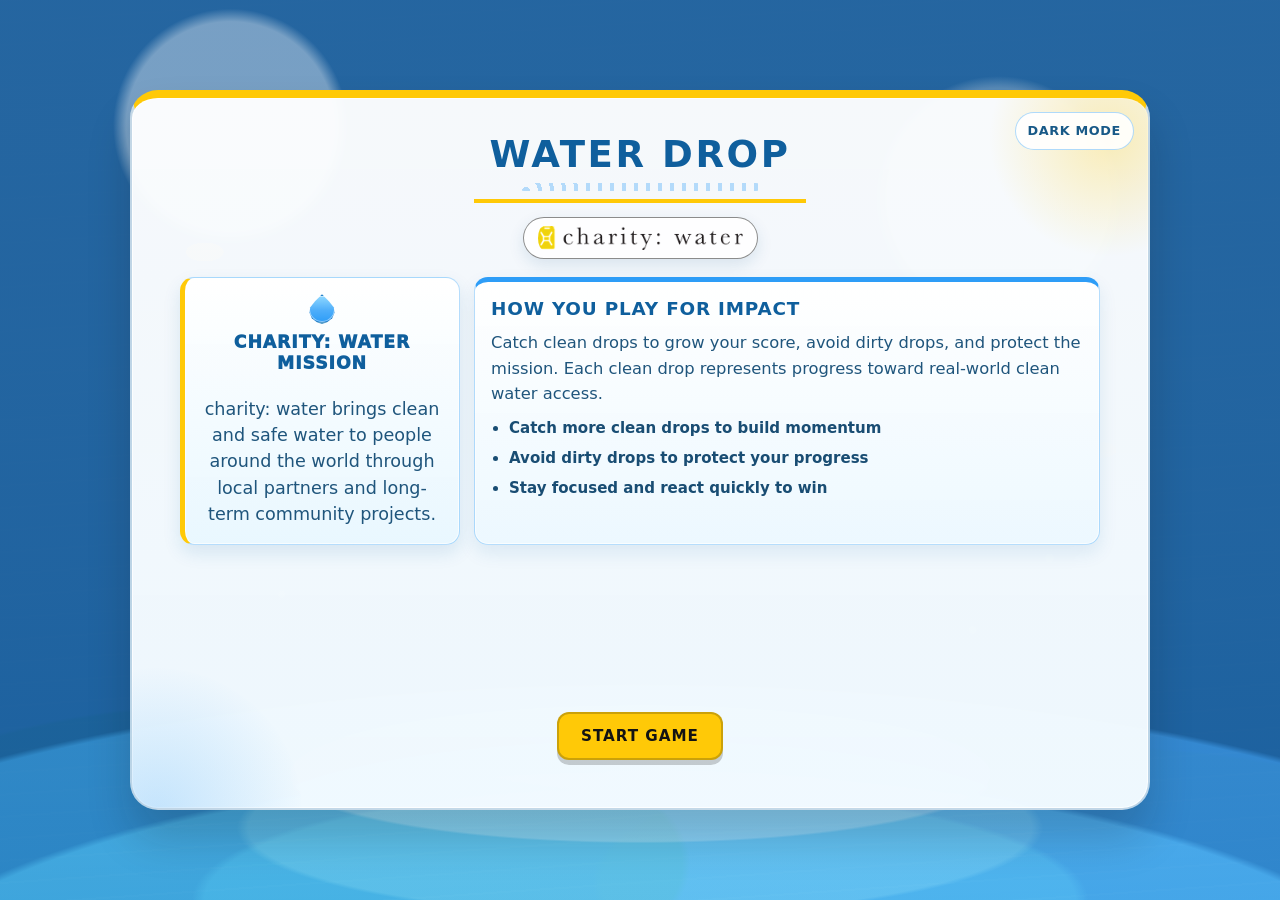
==== index.html @ 3f9afcc0 "Refactor code structure for improved readability and maintainability" ====
<!DOCTYPE html>
<html lang="en">

<head>
  <meta charset="UTF-8">
  <meta name="viewport" content="width=device-width, initial-scale=1.0">
  <title>Water Drop Game</title>
  <link rel="stylesheet" href="https://cdn.jsdelivr.net/npm/bootstrap@5.3.3/dist/css/bootstrap.min.css">
  <link rel="stylesheet" href="styles.css">
</head>

<body>
  <section id="intro-screen" class="intro-screen" aria-labelledby="intro-heading" aria-hidden="false">
    
    <div class="intro-screen__backdrop" aria-hidden="true"></div>

    <div class="intro-screen__panel">
      <button id="theme-toggle-btn" type="button" class="intro-screen__theme-toggle" aria-pressed="false">Dark Mode</button>

      <h1 id="intro-heading" class="intro-screen__title">WATER DROP</h1>
      <img src="img/cw_logo-horizontal.png" alt="charity: water logo" class="intro-screen__logo" />

      <div class="intro-screen__info-grid">
        <section class="intro-screen__mission" aria-label="charity: water mission">
          <h2 class="intro-screen__mission-title">charity: water mission</h2>
          <p class="intro-screen__mission-text">
            charity: water brings clean and safe water to people around the world through local partners and long-term community projects.
          </p>
        </section>

        <section class="intro-screen__gameplay" aria-label="game overview">
          <h2 class="intro-screen__gameplay-title">How You Play for Impact</h2>
          <p class="intro-screen__gameplay-text">
            Catch clean drops to grow your score, avoid dirty drops, and protect the mission. Each clean drop represents progress toward real-world clean water access.
          </p>
          <ul class="intro-screen__gameplay-list" aria-label="game tips">
            <li>Catch more clean drops to build momentum</li>
            <li>Avoid dirty drops to protect your progress</li>
            <li>Stay focused and react quickly to win</li>
          </ul>
        </section>
      </div>

      <div class="intro-screen__actions">
        <button id="start-game-btn" type="button" class="intro-screen__start-btn">Start Game</button>
      </div>
    </div>

  </section>

  <script>
    const introPanel = document.querySelector(".intro-screen__panel");
    const startGameButton = document.getElementById("start-game-btn");
    const themeToggleButton = document.getElementById("theme-toggle-btn");

    function applyTheme(isDarkMode) {
      if (!introPanel || !themeToggleButton) return;

      introPanel.classList.toggle("is-dark", isDarkMode);
      themeToggleButton.textContent = isDarkMode ? "Light Mode" : "Dark Mode";
      themeToggleButton.setAttribute("aria-pressed", String(isDarkMode));
      localStorage.setItem("introTheme", isDarkMode ? "dark" : "light");
    }

    const savedTheme = localStorage.getItem("introTheme");
    applyTheme(savedTheme === "dark");

    if (themeToggleButton) {
      themeToggleButton.addEventListener("click", () => {
        const isDarkMode = !introPanel?.classList.contains("is-dark");
        applyTheme(Boolean(isDarkMode));
      });
    }

    if (startGameButton) {
      startGameButton.addEventListener("click", () => {
        window.location.href = "game.html?autostart=1";
      });
    }
  </script>


</body>

</html>
---- styles.css ----
/* Charity: water Brand Colors & Fonts

Primary Colors:
- Yellow:     #FFC907
- Blue:       #2E9DF7

Secondary Colors:
- Light Blue: #8BD1CB
- Green:      #4FCB53
- Orange:     #FF902A
- Red:        #F5402C
- Dark Green: #159A48
- Pink:       #F16061

Fonts:
- Proxima Nova
- Avenir

*/

* {
    margin: 0;
    padding: 0;
    box-sizing: border-box;
    font-family: inherit;
}

html {
    font-family: "Proxima Nova", Avenir, "Avenir Next", "Segoe UI", sans-serif;
}

:root {
    --cw-yellow: #FFC907;
    --cw-blue: #2E9DF7;
    --cw-light-blue: #8BD1CB;
    --cw-green: #4FCB53;
    --cw-orange: #FF902A;
    --cw-red: #F5402C;
    --cw-ink: #131313;
    --cw-paper: #ffffff;
    --cw-mist: #f2f8fd;
    --game-max-width: 800px;
}

body {
    display: flex;
    justify-content: center;
    align-items: flex-start;
    min-height: 100vh;
    padding: 32px 16px;
    background:
        radial-gradient(circle at 10% 16%, rgba(46, 157, 247, 0.28) 0 18%, transparent 19%),
        radial-gradient(circle at 88% 14%, rgba(255, 201, 7, 0.34) 0 16%, transparent 17%),
        radial-gradient(circle at 76% 84%, rgba(79, 203, 83, 0.16) 0 20%, transparent 21%),
        radial-gradient(circle at 16% 78%, rgba(255, 144, 42, 0.16) 0 14%, transparent 15%),
        linear-gradient(160deg, #e7f5ff 0%, #f2faff 46%, #fff7d1 100%);
    color: var(--cw-ink);
}

.intro-screen {
    position: fixed;
    inset: 0;
    z-index: 40;
    display: grid;
    place-items: center;
    padding: 20px;
    transition: opacity 0.28s ease, visibility 0.28s ease;
}

.intro-screen.hidden {
    opacity: 0;
    visibility: hidden;
    pointer-events: none;
}

.intro-screen__backdrop {
    position: absolute;
    inset: 0;
    overflow: hidden;
    background:
        radial-gradient(circle at 18% 14%, rgba(255, 255, 255, 0.38) 0 8%, transparent 9%),
        radial-gradient(circle at 78% 22%, rgba(255, 255, 255, 0.24) 0 9%, transparent 10%),
        radial-gradient(120% 58% at 50% 116%, rgba(47, 153, 235, 0.7) 0 52%, rgba(31, 120, 199, 0.82) 53% 68%, rgba(17, 86, 150, 0.9) 69% 100%),
        radial-gradient(64% 34% at 20% 96%, rgba(79, 203, 83, 0.34) 0 52%, transparent 53%),
        radial-gradient(70% 30% at 82% 98%, rgba(139, 209, 203, 0.38) 0 50%, transparent 51%),
        radial-gradient(50% 22% at 52% 78%, rgba(255, 255, 255, 0.22) 0 46%, transparent 47%),
        repeating-linear-gradient(
            176deg,
            rgba(255, 255, 255, 0.22) 0 2px,
            rgba(255, 255, 255, 0.03) 2px 14px,
            rgba(255, 255, 255, 0) 14px 22px
        ),
        linear-gradient(180deg, #dcf4ff 0%, #c8ecff 38%, #afe1ff 66%, #8dcefb 86%, #6cbcf0 100%);
    background-blend-mode: screen, screen, normal, normal, normal, screen, soft-light, normal;
}

.intro-screen__backdrop::before,
.intro-screen__backdrop::after {
    content: "";
    position: absolute;
    inset: 0;
    pointer-events: none;
}

.intro-screen__backdrop::before {
    background:
        radial-gradient(24px 12px at 16% 28%, rgba(255, 144, 42, 0.34) 0 78%, transparent 79%),
        radial-gradient(22px 11px at 72% 36%, rgba(255, 144, 42, 0.3) 0 78%, transparent 79%),
        radial-gradient(20px 10px at 86% 50%, rgba(255, 144, 42, 0.26) 0 78%, transparent 79%),
        radial-gradient(28px 14px at 30% 56%, rgba(255, 201, 7, 0.24) 0 78%, transparent 79%),
        radial-gradient(circle at 14% 60%, rgba(255, 255, 255, 0.24) 0 4px, transparent 5px),
        radial-gradient(circle at 22% 66%, rgba(255, 255, 255, 0.2) 0 3px, transparent 4px),
        radial-gradient(circle at 82% 62%, rgba(255, 255, 255, 0.24) 0 4px, transparent 5px),
        radial-gradient(circle at 76% 70%, rgba(255, 255, 255, 0.2) 0 3px, transparent 4px);
    opacity: 0.9;
    animation: introBubbleFloat 14s ease-in-out infinite;
}

.intro-screen__backdrop::after {
    background:
        radial-gradient(80% 22% at 50% 86%, rgba(255, 255, 255, 0.22) 0 34%, transparent 35%),
        radial-gradient(90% 28% at 50% 92%, rgba(139, 209, 203, 0.2) 0 34%, transparent 35%),
        radial-gradient(100% 36% at 50% 100%, rgba(46, 157, 247, 0.24) 0 34%, transparent 35%);
    mix-blend-mode: screen;
    animation: introWaveDrift 12s ease-in-out infinite;
}

.intro-screen__panel {
    position: relative;
    width: min(1020px, 100%);
    min-height: clamp(590px, 80vh, 730px);
    border-radius: 28px;
    border: 2px solid rgba(26, 103, 161, 0.24);
    border-top: 8px solid var(--cw-yellow);
    background:
        linear-gradient(180deg, rgba(255, 255, 255, 0.96) 0%, rgba(242, 250, 255, 0.98) 100%);
    box-shadow:
        0 28px 44px rgba(19, 19, 19, 0.18),
        inset 0 0 0 1px rgba(255, 255, 255, 0.82);
    padding: clamp(28px, 4vw, 48px);
    display: flex;
    flex-direction: column;
    overflow: hidden;
}

.intro-screen__theme-toggle {
    position: absolute;
    top: 14px;
    right: 14px;
    z-index: 2;
    min-height: 38px;
    padding: 7px 12px;
    border-radius: 999px;
    border: 1px solid rgba(46, 157, 247, 0.38);
    background: rgba(255, 255, 255, 0.9);
    color: #185987;
    font-size: 0.8rem;
    font-weight: 800;
    letter-spacing: 0.04rem;
    text-transform: uppercase;
    cursor: pointer;
    transition: background-color 0.2s ease, border-color 0.2s ease, color 0.2s ease;
}

.intro-screen__theme-toggle:hover {
    background: rgba(46, 157, 247, 0.14);
    border-color: rgba(46, 157, 247, 0.55);
}

.intro-screen__theme-toggle:focus-visible {
    outline: 3px solid rgba(46, 157, 247, 0.4);
    outline-offset: 2px;
}

.intro-screen__panel::before,
.intro-screen__panel::after {
    content: "";
    position: absolute;
    pointer-events: none;
    border-radius: 50%;
}

.intro-screen__panel::before {
    width: 240px;
    height: 240px;
    right: -80px;
    top: -80px;
    background: radial-gradient(circle, rgba(255, 201, 7, 0.28) 0%, rgba(255, 201, 7, 0) 70%);
}

.intro-screen__panel::after {
    width: 290px;
    height: 290px;
    left: -120px;
    bottom: -150px;
    background: radial-gradient(circle, rgba(46, 157, 247, 0.22) 0%, rgba(46, 157, 247, 0) 72%);
}

.intro-screen__title {
    position: relative;
    z-index: 1;
    margin: -12px auto 0;
    padding: 2px 16px 8px;
    text-align: center;
    font-size: clamp(1.5rem, 2.9vw, 3.6rem);
    line-height: 1.05;
    font-weight: 900;
    letter-spacing: 0.16rem;
    text-transform: uppercase;
    color: #0f5f9d;
    border-bottom: 4px solid var(--cw-yellow);
    text-shadow: 0 1px 0 rgba(255, 255, 255, 0.55);
}

.intro-screen__title::after {
    content: "";
    display: block;
    width: clamp(120px, 26vw, 240px);
    height: 8px;
    margin: 8px auto 0;
    border-radius: 999px;
    background:
        repeating-radial-gradient(circle at 6px 8px, rgba(46, 157, 247, 0.55) 0 4px, rgba(46, 157, 247, 0) 4px 12px);
    opacity: 0.6;
}

.intro-screen__logo {
    position: relative;
    z-index: 1;
    display: block;
    width: clamp(165px, 22vw, 235px);
    height: auto;
    margin: 14px auto 0;
    padding: 8px 14px;
    border-radius: 999px;
    background: rgba(255, 255, 255, 0.84);
    border: 1px solid rgba(0, 0, 0, 0.45);
    box-shadow:
        inset 0 0 0 1px rgba(255, 255, 255, 0.55),
        0 6px 16px rgba(17, 84, 134, 0.12);
    transition: border-color 0.3s ease, box-shadow 0.3s ease;
}

.intro-screen__logo:hover {
    border-color: rgba(0, 0, 0, 0.8);
    box-shadow:
        inset 0 0 0 1px rgba(255, 255, 255, 0.62),
        0 8px 18px rgba(0, 0, 0, 0.2);
}

.intro-screen__info-grid {
    width: 100%;
    margin-top: 18px;
    display: grid;
    grid-template-columns: minmax(250px, 280px) minmax(0, 1fr);
    gap: 14px;
    align-items: stretch;
    position: relative;
    z-index: 1;
}

.intro-screen__mission {
    position: relative;
    width: 100%;
    min-height: 0;
    margin-top: 0;
    padding: 16px 14px;
    border-radius: 14px;
    border: 1px solid rgba(46, 157, 247, 0.35);
    border-left: 5px solid var(--cw-yellow);
    background:
        linear-gradient(180deg, rgba(255, 255, 255, 0.94) 0%, rgba(232, 247, 255, 0.95) 100%);
    box-shadow:
        inset 0 0 0 1px rgba(255, 255, 255, 0.65),
        0 8px 18px rgba(15, 95, 157, 0.12);
    display: flex;
    flex-direction: column;
    text-align: center;
}

.intro-screen__mission::before {
    content: "";
    align-self: center;
    width: 30px;
    height: 30px;
    margin-bottom: 8px;
    border-radius: 55% 55% 68% 68%;
    clip-path: polygon(50% 0%, 73% 24%, 89% 44%, 92% 61%, 84% 80%, 67% 94%, 50% 100%, 33% 94%, 16% 80%, 8% 61%, 11% 44%, 27% 24%);
    background: linear-gradient(180deg, #8fd8ff 0%, #4eaefa 55%, #2e9df7 100%);
    border: 2px solid rgba(18, 88, 140, 0.45);
    box-shadow: inset 0 0 0 1px rgba(255, 255, 255, 0.45);
}

.intro-screen__mission-title {
    margin: 0;
    text-transform: uppercase;
    letter-spacing: 0.06rem;
    font-size: clamp(0.9rem, 1.35vw, 1.1rem);
    font-weight: 920;
    padding-bottom: 15px;
    color: #0f5f9d;
}

.intro-screen__mission-text {
    margin: 7px 0 0;
    font-size: clamp(0.92rem, 1.5vw, 1.1rem);
    line-height: 1.5;
    color: #1f557c;
}

.intro-screen__gameplay {
    width: 100%;
    padding: 16px;
    border-radius: 14px;
    border: 1px solid rgba(46, 157, 247, 0.35);
    border-top: 5px solid var(--cw-blue);
    background: linear-gradient(180deg, rgba(255, 255, 255, 0.95) 0%, rgba(236, 248, 255, 0.96) 100%);
    box-shadow:
        inset 0 0 0 1px rgba(255, 255, 255, 0.65),
        0 8px 18px rgba(15, 95, 157, 0.1);
}

.intro-screen__gameplay-title {
    margin: 0;
    font-size: clamp(1rem, 1.6vw, 1.15rem);
    text-transform: uppercase;
    letter-spacing: 0.05rem;
    font-weight: 900;
    color: #0f5f9d;
}

.intro-screen__gameplay-text {
    margin: 10px 0 0;
    font-size: clamp(0.92rem, 1.35vw, 1.02rem);
    line-height: 1.55;
    color: #1f557c;
}

.intro-screen__gameplay-list {
    margin: 12px 0 0;
    padding-left: 18px;
    display: grid;
    gap: 8px;
    color: #194d73;
    font-size: 0.94rem;
    line-height: 1.45;
    font-weight: 700;
}


.intro-screen__actions {
    width: 100%;
    margin-top: auto;
    padding-top: 18px;
    display: flex;
    justify-content: center;
    position: relative;
    z-index: 1;
}

.intro-screen__start-btn {
    min-height: 48px;
    padding: 10px 22px;
    border-radius: 12px;
    border: 2px solid rgba(19, 19, 19, 0.22);
    background: var(--cw-yellow);
    color: var(--cw-ink);
    font-size: 0.95rem;
    font-weight: 900;
    letter-spacing: 0.06rem;
    text-transform: uppercase;
    cursor: pointer;
    box-shadow: 0 5px 0 rgba(19, 19, 19, 0.2);
    transition: transform 0.15s ease, box-shadow 0.15s ease, background-color 0.2s ease;
}

.intro-screen__start-btn:hover {
    background: #ffd739;
    transform: translateY(-1px);
    box-shadow: 0 7px 0 rgba(19, 19, 19, 0.22);
}

.intro-screen__start-btn:focus-visible {
    outline: 3px solid rgba(46, 157, 247, 0.4);
    outline-offset: 2px;
}

.intro-screen__panel.is-dark {
    border-color: rgba(139, 209, 203, 0.34);
    border-top-color: var(--cw-yellow);
    background: linear-gradient(180deg, rgba(20, 40, 56, 0.96) 0%, rgba(12, 28, 44, 0.97) 100%);
    box-shadow:
        0 28px 44px rgba(6, 14, 22, 0.45),
        inset 0 0 0 1px rgba(186, 225, 248, 0.12);
}

.intro-screen__panel.is-dark .intro-screen__title {
    color: #9fd7ff;
    text-shadow: none;
}

.intro-screen__panel.is-dark .intro-screen__title::after {
    background:
        repeating-radial-gradient(circle at 6px 8px, rgba(139, 209, 203, 0.55) 0 4px, rgba(139, 209, 203, 0) 4px 12px);
    opacity: 0.5;
}

.intro-screen__panel.is-dark .intro-screen__logo {
    background: rgba(255, 255, 255, 0.96);
    border-color: rgba(0, 0, 0, 0.42);
    filter: none;
    box-shadow:
        inset 0 0 0 1px rgba(255, 255, 255, 0.62),
        0 8px 18px rgba(5, 12, 20, 0.35);
}

.intro-screen__panel.is-dark .intro-screen__mission {
    border-color: rgba(139, 209, 203, 0.45);
    background: linear-gradient(180deg, rgba(14, 36, 52, 0.95) 0%, rgba(10, 28, 43, 0.96) 100%);
    box-shadow:
        inset 0 0 0 1px rgba(167, 218, 247, 0.15),
        0 8px 18px rgba(5, 12, 20, 0.38);
}

.intro-screen__panel.is-dark .intro-screen__mission::before {
    background: linear-gradient(180deg, #9fe8ff 0%, #65c1ff 55%, #4fa5ef 100%);
    border-color: rgba(167, 218, 247, 0.4);
}

.intro-screen__panel.is-dark .intro-screen__mission-title {
    color: #7ec6ff;
}

.intro-screen__panel.is-dark .intro-screen__mission-text {
    color: #d7eeff;
}

.intro-screen__panel.is-dark .intro-screen__gameplay {
    border-color: rgba(139, 209, 203, 0.45);
    background: linear-gradient(180deg, rgba(14, 36, 52, 0.95) 0%, rgba(10, 28, 43, 0.96) 100%);
    box-shadow:
        inset 0 0 0 1px rgba(167, 218, 247, 0.15),
        0 8px 18px rgba(5, 12, 20, 0.38);
}

.intro-screen__panel.is-dark .intro-screen__gameplay-title {
    color: #7ec6ff;
}

.intro-screen__panel.is-dark .intro-screen__gameplay-text,
.intro-screen__panel.is-dark .intro-screen__gameplay-list {
    color: #d7eeff;
}


.intro-screen__panel.is-dark .intro-screen__theme-toggle {
    background: rgba(8, 24, 36, 0.88);
    border-color: rgba(139, 209, 203, 0.48);
    color: #c8ebff;
}

.intro-screen__panel.is-dark .intro-screen__theme-toggle:hover {
    background: rgba(18, 41, 58, 0.94);
    border-color: rgba(139, 209, 203, 0.66);
}

@keyframes introBubbleFloat {
    0%,
    100% {
        transform: translateY(0px);
        opacity: 0.9;
    }
    50% {
        transform: translateY(-8px);
        opacity: 0.76;
    }
}

@keyframes introWaveDrift {
    0%,
    100% {
        transform: translateX(0px) scaleY(1);
    }
    50% {
        transform: translateX(10px) scaleY(1.04);
    }
}

@media (max-width: 900px) {
    .intro-screen__info-grid {
        grid-template-columns: 1fr;
    }
}

.game-wrapper {
    display: flex;
    flex-direction: column;
    align-items: center;
    gap: 12px;
    width: min(920px, 100%);
}

.title-row {
    width: min(var(--game-max-width), 100%);
    display: flex;
    align-items: center;
    justify-content: center;
    gap: 20px;
    flex-wrap: wrap;
}

.cw-brand {
    display: inline-flex;
    flex-direction: column;
    align-items: center;
    justify-content: center;
    gap: 6px;
    padding: 8px 14px 9px;
    border-top: 4px solid var(--cw-yellow);
    border-radius: 12px;
    border-left: 1px solid rgba(19, 19, 19, 0.08);
    border-right: 1px solid rgba(19, 19, 19, 0.08);
    border-bottom: 1px solid rgba(19, 19, 19, 0.08);
    background: linear-gradient(180deg, #ffffff 0%, #f6fbff 100%);
    box-shadow: 0 6px 16px rgba(19, 19, 19, 0.08);
}

.cw-logo {
    height: 28px;
    width: auto;
    object-fit: contain;
}

.cw-brand-line {
    font-size: 11px;
    font-weight: 700;
    letter-spacing: 0.5px;
    text-transform: uppercase;
    color: #356489;
}

.score-panel {
    display: flex;
    justify-content: space-between;
    align-items: center;
    width: min(var(--game-max-width), 100%);
    gap: 12px;
    padding: 12px 14px;
    background-color: var(--cw-paper);
    border: 2px solid rgba(19, 19, 19, 0.08);
    border-top: 6px solid var(--cw-yellow);
    border-radius: 14px;
    box-shadow: 0 8px 20px rgba(19, 19, 19, 0.08);
    flex-wrap: wrap;
}

.timer {
    flex: 0 1 auto;
    font-size: 22px;
    font-weight: bold;
    background-color: rgba(46, 157, 247, 0.08);
    border: 1px solid rgba(46, 157, 247, 0.3);
    border-radius: 10px;
    padding: 8px 12px;
}

#game-container {
    width: 100%;
    height: clamp(360px, 65vh, 600px);
    background:
        radial-gradient(circle at 50% -10%, rgba(255, 255, 255, 0.6) 0 24%, rgba(255, 255, 255, 0) 56%),
        radial-gradient(circle at 14% 18%, rgba(255, 201, 7, 0.12) 0 18%, rgba(255, 201, 7, 0) 52%),
        radial-gradient(circle at 86% 24%, rgba(255, 144, 42, 0.1) 0 16%, rgba(255, 144, 42, 0) 50%),
        radial-gradient(circle at 24% 84%, rgba(139, 209, 203, 0.2) 0 24%, rgba(139, 209, 203, 0) 58%),
        linear-gradient(180deg, #f3fbff 0%, #ddf2ff 36%, #c6e9ff 70%, #b4e0ff 100%);
    border: 3px solid rgba(46, 157, 247, 0.45);
    border-radius: 16px;
    position: relative;
    overflow: hidden;
    touch-action: none;
    box-shadow:
        inset 0 0 0 1px rgba(255, 255, 255, 0.9),
        0 12px 28px rgba(46, 157, 247, 0.18);
}

.start-overlay {
    position: absolute;
    inset: 0;
    z-index: 12;
    display: flex;
    align-items: center;
    justify-content: center;
    padding: clamp(14px, 2.6vw, 26px);
    background: linear-gradient(180deg, rgba(248, 253, 255, 0.88) 0%, rgba(237, 248, 255, 0.96) 100%);
    backdrop-filter: blur(1.5px);
    transition: opacity 0.2s ease, visibility 0.2s ease;
}

.start-overlay.hidden {
    opacity: 0;
    visibility: hidden;
}

.intro-card {
    width: min(620px, 100%);
    border-radius: 16px;
    border: 2px solid rgba(46, 157, 247, 0.22);
    border-top: 6px solid var(--cw-yellow);
    background: rgba(255, 255, 255, 0.9);
    box-shadow: 0 12px 26px rgba(22, 78, 126, 0.16);
}

.intro-title {
    color: #1f6ea9;
}

.intro-legend-item {
    border: 1px solid rgba(46, 157, 247, 0.22);
    background: rgba(46, 157, 247, 0.06);
}

.intro-copy {
    display: grid;
    gap: 2px;
}

.intro-copy strong {
    color: #204f73;
    font-size: 0.9rem;
}

.intro-copy span {
    color: #365f7f;
    font-size: 0.78rem;
}

.legend-drop {
    width: 28px;
    height: 28px;
    border-radius: 50% 50% 60% 60%;
    clip-path: polygon(50% 0%, 73% 24%, 89% 44%, 92% 61%, 84% 80%, 67% 94%, 50% 100%, 33% 94%, 16% 80%, 8% 61%, 11% 44%, 27% 24%);
    flex: 0 0 auto;
    border: 2px solid #1c7fce;
    background: var(--cw-blue);
}

.legend-drop-bad {
    background: var(--cw-red);
    border-color: #c63524;
}

.intro-badge-goal,
.intro-badge-controls {
    min-width: 46px;
    min-height: 30px;
    padding: 0.35rem 0.55rem;
    border: 2px solid rgba(19, 19, 19, 0.18);
    display: inline-flex;
    align-items: center;
    justify-content: center;
    font-weight: 900;
    letter-spacing: 0.4px;
    font-size: 0.78rem;
    color: #103a5a;
    background: var(--cw-yellow);
}

.intro-badge-controls {
    background: rgba(46, 157, 247, 0.18);
    border-color: rgba(46, 157, 247, 0.4);
}

.dirty-drop-notice {
    position: absolute;
    top: 14px;
    left: 50%;
    transform: translateX(-50%);
    width: min(92%, 560px);
    margin: 0;
    z-index: 14;
    border-width: 2px;
    box-shadow: 0 10px 22px rgba(143, 47, 35, 0.24);
    pointer-events: auto;
}

.game-area {
    position: relative;
    width: min(calc(var(--game-max-width) + var(--progress-width) + var(--progress-gap)), 100%);
    --progress-width: 28px;
    --progress-gap: 12px;
    --progress-offset: 18px;
    padding-left: calc(var(--progress-width) + var(--progress-gap));
    margin-left: calc(-1 * (var(--progress-width) + var(--progress-gap)) / 2 - 16px);
}

#game-container::before {
    content: "";
    position: absolute;
    inset: 0;
    pointer-events: none;
    background:
        repeating-linear-gradient(
            180deg,
            rgba(255, 255, 255, 0.22) 0 16px,
            transparent 18px 36px
        );
    opacity: 0.35;
}

.score-progress {
    position: absolute;
    left: calc(var(--progress-gap) - var(--progress-offset));
    top: 0;
    bottom: 0;
    width: var(--progress-width);
    border: 2px solid #1f6ea9;
    border-radius: 999px;
    background:
        repeating-linear-gradient(
            180deg,
            rgba(255, 255, 255, 0.22) 0 12px,
            rgba(255, 255, 255, 0.08) 12px 24px
        ),
        linear-gradient(180deg, rgba(25, 95, 151, 0.34) 0%, rgba(25, 95, 151, 0.12) 100%);
    overflow: hidden;
    z-index: 5;
    pointer-events: none;
    box-shadow:
        inset 0 0 0 1px rgba(255, 255, 255, 0.55),
        inset 0 4px 10px rgba(17, 64, 102, 0.35),
        0 8px 14px rgba(19, 19, 19, 0.14);
}

.score-progress::after {
    content: "Goal";
    position: absolute;
    top: -30px;
    left: 50%;
    transform: translateX(-50%);
    font-size: 10px;
    font-weight: 800;
    letter-spacing: 0.45px;
    text-transform: uppercase;
    color: #184c74;
    background: var(--cw-yellow);
    border: 1px solid rgba(19, 19, 19, 0.24);
    border-radius: 999px;
    padding: 2px 7px;
    box-shadow: 0 2px 6px rgba(19, 19, 19, 0.2);
}

#score-progress-fill {
    position: absolute;
    left: 0;
    bottom: 0;
    width: 100%;
    height: 0%;
    background:
        radial-gradient(circle at 50% 8%, rgba(255, 201, 7, 0.42) 0 16%, rgba(255, 201, 7, 0) 45%),
        repeating-linear-gradient(
            180deg,
            rgba(139, 209, 203, 0.36) 0 8px,
            rgba(139, 209, 203, 0.12) 8px 16px
        ),
        repeating-linear-gradient(
            135deg,
            rgba(255, 255, 255, 0.18) 0 5px,
            rgba(255, 255, 255, 0.04) 5px 10px
        ),
        linear-gradient(180deg, #9edfff 0%, var(--cw-light-blue) 30%, var(--cw-blue) 68%, #1f75b8 100%);
    transition: height 0.2s ease, filter 0.2s ease;
    filter: saturate(120%);
    border-radius: 999px;
    box-shadow: inset 0 -2px 8px rgba(255, 255, 255, 0.22);
}


#start-btn {
    padding: 10px 16px;
    min-height: 44px;
    background-color: var(--cw-yellow);
    color: var(--cw-ink);
    border: 2px solid rgba(19, 19, 19, 0.25);
    border-radius: 10px;
    cursor: pointer;
    font-size: 15px;
    font-weight: 800;
    text-transform: uppercase;
    letter-spacing: 0.5px;
    transition: transform 0.15s ease, box-shadow 0.15s ease, background-color 0.2s ease;
    box-shadow: 0 4px 0 rgba(19, 19, 19, 0.18);
}

#start-btn:hover {
    background-color: #ffd43f;
    transform: translateY(-1px);
    box-shadow: 0 6px 0 rgba(19, 19, 19, 0.18);
}

#start-btn:disabled {
    background-color: #f2cf64;
    opacity: 0.72;
    cursor: not-allowed;
    transform: none;
    box-shadow: 0 4px 0 rgba(19, 19, 19, 0.12);
}

#start-btn:focus-visible,
#reset-btn:focus-visible {
    outline: 3px solid rgba(46, 157, 247, 0.55);
    outline-offset: 2px;
}

#reset-btn {
    padding: 10px 16px;
    min-height: 44px;
    background-color: #ffffff;
    color: var(--cw-red);
    border: 2px solid rgba(245, 64, 44, 0.55);
    border-radius: 10px;
    cursor: pointer;
    font-size: 15px;
    font-weight: 800;
    text-transform: uppercase;
    letter-spacing: 0.5px;
    transition: transform 0.15s ease, box-shadow 0.15s ease, background-color 0.2s ease;
    box-shadow: 0 4px 0 rgba(245, 64, 44, 0.2);
}

#reset-btn:hover {
    background-color: rgba(245, 64, 44, 0.08);
    transform: translateY(-1px);
    box-shadow: 0 6px 0 rgba(245, 64, 44, 0.2);
}

.menu-link-btn {
    padding: 10px 16px;
    min-height: 44px;
    background-color: #ffffff;
    color: #1f6ea9;
    border: 2px solid rgba(46, 157, 247, 0.46);
    border-radius: 10px;
    font-size: 15px;
    font-weight: 800;
    text-transform: uppercase;
    letter-spacing: 0.5px;
    text-decoration: none;
    display: inline-flex;
    align-items: center;
    justify-content: center;
    transition: transform 0.15s ease, box-shadow 0.15s ease, background-color 0.2s ease;
    box-shadow: 0 4px 0 rgba(46, 157, 247, 0.18);
}

.menu-link-btn:hover {
    background-color: rgba(46, 157, 247, 0.08);
    transform: translateY(-1px);
    box-shadow: 0 6px 0 rgba(46, 157, 247, 0.18);
}

.menu-link-btn:focus-visible {
    outline: 3px solid rgba(46, 157, 247, 0.55);
    outline-offset: 2px;
}

@media (max-width: 640px) {
}

.score {
    flex: 0 1 auto;  /* Don't grow, can shrink, auto basis */
    min-height: 44px;
    display: flex;
    align-items: center;
    font-size: 22px;
    font-weight: bold;
    background-color: rgba(255, 201, 7, 0.2);
    border: 1px solid rgba(255, 201, 7, 0.7);
    border-radius: 10px;
    padding: 8px 12px;
}

#score{
  margin-left: 6px;
}

.water-drop {
    position: absolute;
    width: 52px;
    height: 52px;
    background: #2E9DF7;
    border: 3px solid #000000;
    border-radius: 50% 50% 60% 60%;
    clip-path: polygon(50% 0%, 73% 24%, 89% 44%, 92% 61%, 84% 80%, 67% 94%, 50% 100%, 33% 94%, 16% 80%, 8% 61%, 11% 44%, 27% 24%);
    animation: dropFall linear forwards;
    transform-origin: center;
    cursor: default;
    transition: transform 0.12s ease;
    box-shadow:
        inset 0 0 0 1px rgba(255, 255, 255, 0.55),
        0 0 0 3px rgba(255, 255, 255, 0.7),
        0 0 10px rgba(10, 79, 130, 0.32);
}

.water-drop:hover {
    transform: scale(1.05);
}

.dirty-drop,
.bad-drop {
    background: var(--cw-red);
    border-color: #000000;
    box-shadow:
    inset 0 0 0 1px rgba(255, 255, 255, 0.45),
    0 0 0 3px rgba(255, 255, 255, 0.75),
        0 0 0 6px rgba(245, 64, 44, 0.34),
        0 0 12px rgba(111, 20, 14, 0.32);
}

#bucket {
    position: absolute;
    left: 0;
    bottom: 12px;
    width: clamp(92px, 14vw, 126px);
    height: clamp(40px, 7vw, 54px);
    background: linear-gradient(180deg, #ffe078 0%, var(--cw-yellow) 48%, #f4b500 100%);
    border: 3px solid rgba(30, 106, 172, 0.9);
    border-top-width: 8px;
    border-radius: 8px 8px 15px 15px;
    box-shadow: 0 6px 0 rgba(30, 106, 172, 0.24), inset 0 1px 0 rgba(255, 255, 255, 0.75);
    z-index: 9;
    pointer-events: none;
}

#bucket::before {
    content: "";
    position: absolute;
    left: 10%;
    right: 10%;
    top: -16px;
    height: 12px;
    border: 3px solid rgba(30, 106, 172, 0.9);
    border-bottom: none;
    border-radius: 14px 14px 0 0;
}

.game-title {
    color: var(--cw-blue);
    font-size: clamp(32px, 5vw, 54px);
    margin-top: 0;
    margin-bottom: 20px;
    text-align: center;
    font-weight: 900;
    letter-spacing: 0.6px;
    text-transform: uppercase;
    text-shadow: 0 2px 0 rgba(255, 201, 7, 0.35);
}

.game-tagline {
    color: #355b7a;
    font-size: clamp(16px, 2vw, 24px);
    margin-bottom: 2px;
    margin-top: 9px;
    text-align: center;
    font-weight: 600;
}

.brand-note {
    color: #3f5f79;
    font-size: clamp(16px, 2vw, 18px);
    text-align: center;
    margin-bottom: 6px;
    margin-top: 8px;
    padding: 4px 10px;
    border-radius: 999px;
    border: 1px solid rgba(46, 157, 247, 0.25);
    background: rgba(255, 255, 255, 0.55);
}

.action-buttons {
    display: flex;
    align-items: center;
    justify-content: center;
    gap: 10px;
    flex-wrap: wrap;
}

.game-message {
    width: min(var(--game-max-width), 100%);
    min-height: 48px;
    display: flex;
    align-items: center;
    justify-content: center;
    text-align: center;
    padding: 10px 12px;
    border-radius: 12px;
    font-size: clamp(16px, 2.2vw, 18px);
    font-weight: 800;
    letter-spacing: 0.2px;
    color: transparent;
    background: transparent;
    border: 2px solid transparent;
    transition: background-color 0.2s ease, border-color 0.2s ease, color 0.2s ease;
}

.control-hint {
    width: min(var(--game-max-width), 100%);
    text-align: center;
    font-size: 18px;
    color: #305d80;
    padding: 8px 10px;
    border: 1px solid rgba(46, 157, 247, 0.22);
    border-radius: 10px;
    background: rgba(255, 255, 255, 0.55);
}

.game-message.win {
    color: #125f14;
    background: rgba(79, 203, 83, 0.18);
    border-color: rgba(21, 154, 72, 0.5);
}

.game-message.lose {
    color: #8f2f23;
    background: rgba(245, 64, 44, 0.12);
    border-color: rgba(245, 64, 44, 0.45);
}

@keyframes dropFall {
    from {
        transform: translateY(-20px);
    }
    to {
        transform: translateY(var(--drop-fall-distance, 620px));
    }
}

@media (min-width: 992px) and (max-width: 1366px) {
    .intro-card {
        width: min(700px, 100%);
    }

    .intro-card .card-body {
        padding: 1.35rem !important;
    }

    .intro-title {
        font-size: 2rem;
    }

    .intro-card .card-body > p {
        font-size: 1.05rem;
    }

    .intro-legend-item {
        padding: 0.75rem !important;
        gap: 0.7rem !important;
    }

    .legend-drop {
        width: 32px;
        height: 32px;
    }

    .intro-badge-goal,
    .intro-badge-controls {
        min-width: 52px;
        min-height: 34px;
        font-size: 0.86rem;
    }

    .intro-copy strong {
        font-size: 1rem;
    }

    .intro-copy span {
        font-size: 0.9rem;
    }
}

@media (max-width: 850px) {
    .game-wrapper,
    .title-row,
    .score-panel,
    .game-area,
    #game-container {
        width: 100%;
    }

    .score-panel {
        justify-content: center;
        gap: 10px;
    }

    .timer,
    .score {
        font-size: 20px;
    }

    .title-row {
        gap: 10px;
    }

    .cw-logo {
        height: 24px;
    }

    .game-tagline {
        padding: 0 10px;
    }

    #game-container {
        height: clamp(340px, 62vh, 520px);
    }

    .game-area {
        --progress-width: 20px;
        --progress-gap: 8px;
        padding-left: 0;
        margin-left: 0;
    }

    .score-progress {
        left: 0;
    }

    .control-hint {
        font-size: 13px;
    }
}

@media (max-width: 560px) {
    body {
        padding: 18px 10px 22px;
    }

    .game-wrapper {
        gap: 18px;
    }

    .score-panel {
        display: grid;
        grid-template-columns: 1fr;
        justify-items: center;
        gap: 10px;
        padding: 10px;
    }

    .score, .timer {
        width: 100%;
        text-align: center;
        font-size: 19px;
        justify-content: center;
    }

    .action-buttons {
        width: 100%;
        display: grid;
        grid-template-columns: 1fr 1fr;
    }

    .game-title {
        font-size: 38px;
    }

    .game-tagline, .brand-note{
        font-size: 18px;
    }

    .cw-brand {
        padding: 7px 10px;
        gap: 4px;
    }

    .cw-logo {
        height: 20px;
    }

    .cw-brand-line {
        font-size: 10px;
    }

    #start-btn,
    #reset-btn {
        width: 100%;
        padding: 11px 10px;
        font-size: 13px;
    }

    .game-area {
        --progress-width: 100%;
        --progress-gap: 0px;
        position: relative;
        display: flex;
        flex-direction: column;
        align-items: stretch;
        gap: 22px;
        padding-left: 0;
        margin-top: 10px;
        margin-left: 0;
    }

    .score-progress {
        position: relative;
        left: auto;
        top: auto;
        bottom: auto;
        width: 100%;
        height: 16px;
        order: 2;
        background:
            repeating-linear-gradient(
                90deg,
                rgba(255, 255, 255, 0.22) 0 12px,
                rgba(255, 255, 255, 0.08) 12px 24px
            ),
            linear-gradient(90deg, rgba(25, 95, 151, 0.34) 0%, rgba(25, 95, 151, 0.12) 100%);
    }

    .score-progress::after {
        top: -24px;
    }

    #score-progress-fill {
        top: 0;
        bottom: auto;
        left: 0;
        width: 0%;
        height: 100%;
        background:
            radial-gradient(circle at 8% 50%, rgba(255, 201, 7, 0.42) 0 16%, rgba(255, 201, 7, 0) 45%),
            repeating-linear-gradient(
                90deg,
                rgba(139, 209, 203, 0.36) 0 8px,
                rgba(139, 209, 203, 0.12) 8px 16px
            ),
            repeating-linear-gradient(
                135deg,
                rgba(255, 255, 255, 0.18) 0 5px,
                rgba(255, 255, 255, 0.04) 5px 10px
            ),
            linear-gradient(90deg, #9edfff 0%, var(--cw-light-blue) 30%, var(--cw-blue) 68%, #1f75b8 100%);
        transition: width 0.2s ease, filter 0.2s ease;
    }

    .control-hint {
        margin-top: 10px;
        font-size: 18px;
        padding: 7px 8px;
    }

    #game-container {
        height: clamp(340px, 60vh, 480px);
        border-radius: 12px;
    }

    .dirty-drop-notice {
        top: 10px;
        width: min(94%, 520px);
        font-size: 13px;
    }

    .intro-card .card-body {
        max-height: none;
        min-height: 340px;
        overflow-y: visible;
        padding: 12px !important;
    }

    .intro-card .card-body > p {
        margin-bottom: 10px !important;
        font-size: 13px;
    }

    .intro-card .row > .col-12 {
        flex: 0 0 100%;
        max-width: 100%;
    }

    .intro-legend-item {
        min-height: 68px;
        gap: 10px !important;
    }

    .legend-drop {
        width: 32px;
        height: 32px;
    }

    .intro-badge-goal,
    .intro-badge-controls {
        min-width: 52px;
        min-height: 34px;
        font-size: 0.84rem;
    }

    .intro-copy strong {
        font-size: 14px;
    }

    .intro-copy span {
        font-size: 12px;
    }
}
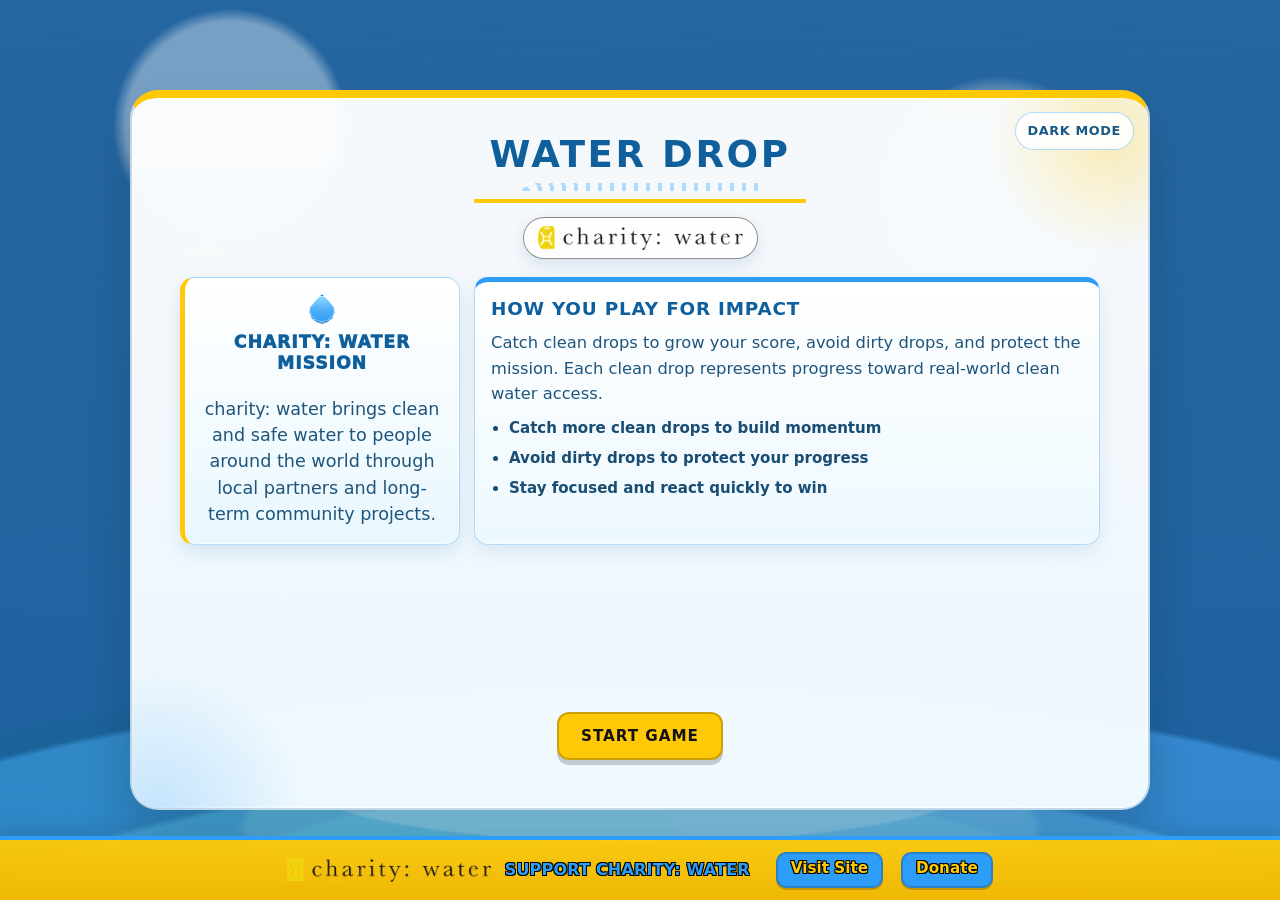
==== commit 1d6e4970: "Refactor code structure for improved readability and maintainability" ====
--- a/index.html
+++ b/index.html
@@ -39,11 +39,43 @@
             <li>Stay focused and react quickly to win</li>
           </ul>
         </section>
+
+        <section class="intro-screen__difficulty" aria-label="choose game difficulty" hidden>
+          <h2 class="intro-screen__difficulty-title">Choose Difficulty</h2>
+          <div class="intro-screen__difficulty-list" role="group" aria-label="difficulty options">
+            <button type="button" class="intro-screen__difficulty-btn" data-difficulty="easy">Easy</button>
+            <button type="button" class="intro-screen__difficulty-btn" data-difficulty="medium">Medium</button>
+            <button type="button" class="intro-screen__difficulty-btn" data-difficulty="hard">Hard</button>
+          </div>
+        </section>
+
+        <section class="intro-screen__terrain" aria-label="choose game terrain" hidden>
+          <h2 class="intro-screen__difficulty-title">Choose Terrain</h2>
+          <div class="intro-screen__terrain-list" role="group" aria-label="terrain options">
+            <button type="button" class="intro-screen__terrain-btn" data-terrain="desert">Desert</button>
+            <button type="button" class="intro-screen__terrain-btn" data-terrain="mountains">Mountains</button>
+            <button type="button" class="intro-screen__terrain-btn" data-terrain="frozen">Frozen</button>
+            <button type="button" class="intro-screen__terrain-btn" data-terrain="grasslands">Grasslands</button>
+          </div>
+        </section>
+        
       </div>
 
       <div class="intro-screen__actions">
         <button id="start-game-btn" type="button" class="intro-screen__start-btn">Start Game</button>
       </div>
+
+      <footer class="cw-link-section cw-link-section--intro" aria-label="charity: water links">
+        <div class="cw-link-brand">
+          <img class="cw-footer-icon" src="img/cw_logo-horizontal.png" alt="charity: water logo">
+          <span class="cw-link-label">Support charity: water</span>
+        </div>
+        <div class="cw-link-actions">
+          <a class="cw-link-btn" href="https://www.charitywater.org/" target="_blank" rel="noopener noreferrer">Visit Site</a>
+          <a class="cw-link-btn" href="https://www.charitywater.org/donate" target="_blank" rel="noopener noreferrer">Donate</a>
+        </div>
+      </footer>
+      
     </div>
 
   </section>
@@ -52,6 +84,14 @@
     const introPanel = document.querySelector(".intro-screen__panel");
     const startGameButton = document.getElementById("start-game-btn");
     const themeToggleButton = document.getElementById("theme-toggle-btn");
+    const infoGrid = document.querySelector(".intro-screen__info-grid");
+    const missionSection = document.querySelector(".intro-screen__mission");
+    const gameplaySection = document.querySelector(".intro-screen__gameplay");
+    const difficultySection = document.querySelector(".intro-screen__difficulty");
+    const terrainSection = document.querySelector(".intro-screen__terrain");
+    const difficultyButtons = document.querySelectorAll(".intro-screen__difficulty-btn");
+    const terrainButtons = document.querySelectorAll(".intro-screen__terrain-btn");
+    let selectedDifficulty = "medium";
 
     function applyTheme(isDarkMode) {
       if (!introPanel || !themeToggleButton) return;
@@ -74,9 +114,38 @@
 
     if (startGameButton) {
       startGameButton.addEventListener("click", () => {
-        window.location.href = "game.html?autostart=1";
+        if (!infoGrid || !missionSection || !gameplaySection || !difficultySection || !terrainSection) {
+          window.location.href = "game.html?autostart=1";
+          return;
+        }
+
+        infoGrid.classList.add("is-choosing-difficulty");
+        missionSection.hidden = true;
+        gameplaySection.hidden = true;
+        difficultySection.hidden = false;
+        terrainSection.hidden = true;
+        startGameButton.hidden = true;
       });
     }
+
+    difficultyButtons.forEach((button) => {
+      button.addEventListener("click", () => {
+        selectedDifficulty = button.dataset.difficulty || "medium";
+        if (difficultySection) {
+          difficultySection.hidden = true;
+        }
+        if (terrainSection) {
+          terrainSection.hidden = false;
+        }
+      });
+    });
+
+    terrainButtons.forEach((button) => {
+      button.addEventListener("click", () => {
+        const terrain = button.dataset.terrain || "desert";
+        window.location.href = `game.html?autostart=1&difficulty=${encodeURIComponent(selectedDifficulty)}&terrain=${encodeURIComponent(terrain)}`;
+      });
+    });
   </script>
 
 
--- a/styles.css
+++ b/styles.css
@@ -19,1285 +19,1660 @@
 */
 
 * {
-    margin: 0;
-    padding: 0;
-    box-sizing: border-box;
-    font-family: inherit;
+  margin: 0;
+  padding: 0;
+  box-sizing: border-box;
+  font-family: inherit;
 }
 
 html {
-    font-family: "Proxima Nova", Avenir, "Avenir Next", "Segoe UI", sans-serif;
+  font-family: "Proxima Nova", Avenir, "Avenir Next", "Segoe UI", sans-serif;
 }
 
 :root {
-    --cw-yellow: #FFC907;
-    --cw-blue: #2E9DF7;
-    --cw-light-blue: #8BD1CB;
-    --cw-green: #4FCB53;
-    --cw-orange: #FF902A;
-    --cw-red: #F5402C;
-    --cw-ink: #131313;
-    --cw-paper: #ffffff;
-    --cw-mist: #f2f8fd;
-    --game-max-width: 800px;
+  --cw-yellow: #FFC907;
+  --cw-blue: #2E9DF7;
+  --cw-light-blue: #8BD1CB;
+  --cw-green: #4FCB53;
+  --cw-orange: #FF902A;
+  --cw-red: #F5402C;
+  --cw-ink: #131313;
+  --cw-paper: #ffffff;
+  --cw-mist: #f2f8fd;
+  --game-max-width: 800px;
 }
 
 body {
-    display: flex;
-    justify-content: center;
-    align-items: flex-start;
-    min-height: 100vh;
-    padding: 32px 16px;
-    background:
-        radial-gradient(circle at 10% 16%, rgba(46, 157, 247, 0.28) 0 18%, transparent 19%),
-        radial-gradient(circle at 88% 14%, rgba(255, 201, 7, 0.34) 0 16%, transparent 17%),
-        radial-gradient(circle at 76% 84%, rgba(79, 203, 83, 0.16) 0 20%, transparent 21%),
-        radial-gradient(circle at 16% 78%, rgba(255, 144, 42, 0.16) 0 14%, transparent 15%),
-        linear-gradient(160deg, #e7f5ff 0%, #f2faff 46%, #fff7d1 100%);
-    color: var(--cw-ink);
+  display: flex;
+  justify-content: center;
+  align-items: flex-start;
+  min-height: 100vh;
+  padding: 32px 16px 94px;
+  background:
+    radial-gradient(circle at 10% 16%, rgba(46, 157, 247, 0.28) 0 18%, transparent 19%),
+    radial-gradient(circle at 88% 14%, rgba(255, 201, 7, 0.34) 0 16%, transparent 17%),
+    radial-gradient(circle at 76% 84%, rgba(79, 203, 83, 0.16) 0 20%, transparent 21%),
+    radial-gradient(circle at 16% 78%, rgba(255, 144, 42, 0.16) 0 14%, transparent 15%),
+    linear-gradient(160deg, #e7f5ff 0%, #f2faff 46%, #fff7d1 100%);
+  color: var(--cw-ink);
 }
 
 .intro-screen {
-    position: fixed;
-    inset: 0;
-    z-index: 40;
-    display: grid;
-    place-items: center;
-    padding: 20px;
-    transition: opacity 0.28s ease, visibility 0.28s ease;
+  position: fixed;
+  inset: 0;
+  z-index: 40;
+  display: grid;
+  place-items: center;
+  padding: 20px;
+  transition: opacity 0.28s ease, visibility 0.28s ease;
 }
 
 .intro-screen.hidden {
-    opacity: 0;
-    visibility: hidden;
-    pointer-events: none;
+  opacity: 0;
+  visibility: hidden;
+  pointer-events: none;
 }
 
 .intro-screen__backdrop {
-    position: absolute;
-    inset: 0;
-    overflow: hidden;
-    background:
-        radial-gradient(circle at 18% 14%, rgba(255, 255, 255, 0.38) 0 8%, transparent 9%),
-        radial-gradient(circle at 78% 22%, rgba(255, 255, 255, 0.24) 0 9%, transparent 10%),
-        radial-gradient(120% 58% at 50% 116%, rgba(47, 153, 235, 0.7) 0 52%, rgba(31, 120, 199, 0.82) 53% 68%, rgba(17, 86, 150, 0.9) 69% 100%),
-        radial-gradient(64% 34% at 20% 96%, rgba(79, 203, 83, 0.34) 0 52%, transparent 53%),
-        radial-gradient(70% 30% at 82% 98%, rgba(139, 209, 203, 0.38) 0 50%, transparent 51%),
-        radial-gradient(50% 22% at 52% 78%, rgba(255, 255, 255, 0.22) 0 46%, transparent 47%),
-        repeating-linear-gradient(
-            176deg,
-            rgba(255, 255, 255, 0.22) 0 2px,
-            rgba(255, 255, 255, 0.03) 2px 14px,
-            rgba(255, 255, 255, 0) 14px 22px
-        ),
-        linear-gradient(180deg, #dcf4ff 0%, #c8ecff 38%, #afe1ff 66%, #8dcefb 86%, #6cbcf0 100%);
-    background-blend-mode: screen, screen, normal, normal, normal, screen, soft-light, normal;
+  position: absolute;
+  inset: 0;
+  overflow: hidden;
+  background:
+    radial-gradient(circle at 18% 14%, rgba(255, 255, 255, 0.38) 0 8%, transparent 9%),
+    radial-gradient(circle at 78% 22%, rgba(255, 255, 255, 0.24) 0 9%, transparent 10%),
+    radial-gradient(120% 58% at 50% 116%, rgba(47, 153, 235, 0.7) 0 52%, rgba(31, 120, 199, 0.82) 53% 68%, rgba(17, 86, 150, 0.9) 69% 100%),
+    radial-gradient(64% 34% at 20% 96%, rgba(79, 203, 83, 0.34) 0 52%, transparent 53%),
+    radial-gradient(70% 30% at 82% 98%, rgba(139, 209, 203, 0.38) 0 50%, transparent 51%),
+    radial-gradient(50% 22% at 52% 78%, rgba(255, 255, 255, 0.22) 0 46%, transparent 47%),
+    repeating-linear-gradient(176deg,
+      rgba(255, 255, 255, 0.22) 0 2px,
+      rgba(255, 255, 255, 0.03) 2px 14px,
+      rgba(255, 255, 255, 0) 14px 22px),
+    linear-gradient(180deg, #dcf4ff 0%, #c8ecff 38%, #afe1ff 66%, #8dcefb 86%, #6cbcf0 100%);
+  background-blend-mode: screen, screen, normal, normal, normal, screen, soft-light, normal;
 }
 
 .intro-screen__backdrop::before,
 .intro-screen__backdrop::after {
-    content: "";
-    position: absolute;
-    inset: 0;
-    pointer-events: none;
+  content: "";
+  position: absolute;
+  inset: 0;
+  pointer-events: none;
 }
 
 .intro-screen__backdrop::before {
-    background:
-        radial-gradient(24px 12px at 16% 28%, rgba(255, 144, 42, 0.34) 0 78%, transparent 79%),
-        radial-gradient(22px 11px at 72% 36%, rgba(255, 144, 42, 0.3) 0 78%, transparent 79%),
-        radial-gradient(20px 10px at 86% 50%, rgba(255, 144, 42, 0.26) 0 78%, transparent 79%),
-        radial-gradient(28px 14px at 30% 56%, rgba(255, 201, 7, 0.24) 0 78%, transparent 79%),
-        radial-gradient(circle at 14% 60%, rgba(255, 255, 255, 0.24) 0 4px, transparent 5px),
-        radial-gradient(circle at 22% 66%, rgba(255, 255, 255, 0.2) 0 3px, transparent 4px),
-        radial-gradient(circle at 82% 62%, rgba(255, 255, 255, 0.24) 0 4px, transparent 5px),
-        radial-gradient(circle at 76% 70%, rgba(255, 255, 255, 0.2) 0 3px, transparent 4px);
+  background:
+    radial-gradient(24px 12px at 16% 28%, rgba(255, 144, 42, 0.34) 0 78%, transparent 79%),
+    radial-gradient(22px 11px at 72% 36%, rgba(255, 144, 42, 0.3) 0 78%, transparent 79%),
+    radial-gradient(20px 10px at 86% 50%, rgba(255, 144, 42, 0.26) 0 78%, transparent 79%),
+    radial-gradient(28px 14px at 30% 56%, rgba(255, 201, 7, 0.24) 0 78%, transparent 79%),
+    radial-gradient(circle at 14% 60%, rgba(255, 255, 255, 0.24) 0 4px, transparent 5px),
+    radial-gradient(circle at 22% 66%, rgba(255, 255, 255, 0.2) 0 3px, transparent 4px),
+    radial-gradient(circle at 82% 62%, rgba(255, 255, 255, 0.24) 0 4px, transparent 5px),
+    radial-gradient(circle at 76% 70%, rgba(255, 255, 255, 0.2) 0 3px, transparent 4px);
+  opacity: 0.9;
+  animation: introBubbleFloat 14s ease-in-out infinite;
+}
+
+.intro-screen__backdrop::after {
+  background:
+    radial-gradient(80% 22% at 50% 86%, rgba(255, 255, 255, 0.22) 0 34%, transparent 35%),
+    radial-gradient(90% 28% at 50% 92%, rgba(139, 209, 203, 0.2) 0 34%, transparent 35%),
+    radial-gradient(100% 36% at 50% 100%, rgba(46, 157, 247, 0.24) 0 34%, transparent 35%);
+  mix-blend-mode: screen;
+  animation: introWaveDrift 12s ease-in-out infinite;
+}
+
+.intro-screen__panel {
+  position: relative;
+  width: min(1020px, 100%);
+  min-height: clamp(590px, 80vh, 730px);
+  border-radius: 28px;
+  border: 2px solid rgba(26, 103, 161, 0.24);
+  border-top: 8px solid var(--cw-yellow);
+  background:
+    linear-gradient(180deg, rgba(255, 255, 255, 0.96) 0%, rgba(242, 250, 255, 0.98) 100%);
+  box-shadow:
+    0 28px 44px rgba(19, 19, 19, 0.18),
+    inset 0 0 0 1px rgba(255, 255, 255, 0.82);
+  padding: clamp(28px, 4vw, 48px);
+  display: flex;
+  flex-direction: column;
+  overflow: hidden;
+}
+
+.intro-screen__theme-toggle {
+  position: absolute;
+  top: 14px;
+  right: 14px;
+  z-index: 2;
+  min-height: 38px;
+  padding: 7px 12px;
+  border-radius: 999px;
+  border: 1px solid rgba(46, 157, 247, 0.38);
+  background: rgba(255, 255, 255, 0.9);
+  color: #185987;
+  font-size: 0.8rem;
+  font-weight: 800;
+  letter-spacing: 0.04rem;
+  text-transform: uppercase;
+  cursor: pointer;
+  transition: background-color 0.2s ease, border-color 0.2s ease, color 0.2s ease;
+}
+
+.intro-screen__theme-toggle:hover {
+  background: rgba(46, 157, 247, 0.14);
+  border-color: rgba(46, 157, 247, 0.55);
+}
+
+.intro-screen__theme-toggle:focus-visible {
+  outline: 3px solid rgba(46, 157, 247, 0.4);
+  outline-offset: 2px;
+}
+
+.intro-screen__panel::before,
+.intro-screen__panel::after {
+  content: "";
+  position: absolute;
+  pointer-events: none;
+  border-radius: 50%;
+}
+
+.intro-screen__panel::before {
+  width: 240px;
+  height: 240px;
+  right: -80px;
+  top: -80px;
+  background: radial-gradient(circle, rgba(255, 201, 7, 0.28) 0%, rgba(255, 201, 7, 0) 70%);
+}
+
+.intro-screen__panel::after {
+  width: 290px;
+  height: 290px;
+  left: -120px;
+  bottom: -150px;
+  background: radial-gradient(circle, rgba(46, 157, 247, 0.22) 0%, rgba(46, 157, 247, 0) 72%);
+}
+
+.intro-screen__title {
+  position: relative;
+  z-index: 1;
+  margin: -12px auto 0;
+  padding: 2px 16px 8px;
+  text-align: center;
+  font-size: clamp(1.5rem, 2.9vw, 3.6rem);
+  line-height: 1.05;
+  font-weight: 900;
+  letter-spacing: 0.16rem;
+  text-transform: uppercase;
+  color: #0f5f9d;
+  border-bottom: 4px solid var(--cw-yellow);
+  text-shadow: 0 1px 0 rgba(255, 255, 255, 0.55);
+}
+
+.intro-screen__title::after {
+  content: "";
+  display: block;
+  width: clamp(120px, 26vw, 240px);
+  height: 8px;
+  margin: 8px auto 0;
+  border-radius: 999px;
+  background:
+    repeating-radial-gradient(circle at 6px 8px, rgba(46, 157, 247, 0.55) 0 4px, rgba(46, 157, 247, 0) 4px 12px);
+  opacity: 0.6;
+}
+
+.intro-screen__logo {
+  position: relative;
+  z-index: 1;
+  display: block;
+  width: clamp(165px, 22vw, 235px);
+  height: auto;
+  margin: 14px auto 0;
+  padding: 8px 14px;
+  border-radius: 999px;
+  background: rgba(255, 255, 255, 0.84);
+  border: 1px solid rgba(0, 0, 0, 0.45);
+  box-shadow:
+    inset 0 0 0 1px rgba(255, 255, 255, 0.55),
+    0 6px 16px rgba(17, 84, 134, 0.12);
+  transition: border-color 0.3s ease, box-shadow 0.3s ease;
+}
+
+.intro-screen__logo:hover {
+  border-color: rgba(0, 0, 0, 0.8);
+  box-shadow:
+    inset 0 0 0 1px rgba(255, 255, 255, 0.62),
+    0 8px 18px rgba(0, 0, 0, 0.2);
+}
+
+.intro-screen__info-grid {
+  width: 100%;
+  margin-top: 18px;
+  display: grid;
+  grid-template-columns: minmax(250px, 280px) minmax(0, 1fr);
+  gap: 14px;
+  align-items: stretch;
+  position: relative;
+  z-index: 1;
+}
+
+.intro-screen__mission {
+  position: relative;
+  width: 100%;
+  min-height: 0;
+  margin-top: 0;
+  padding: 16px 14px;
+  border-radius: 14px;
+  border: 1px solid rgba(46, 157, 247, 0.35);
+  border-left: 5px solid var(--cw-yellow);
+  background:
+    linear-gradient(180deg, rgba(255, 255, 255, 0.94) 0%, rgba(232, 247, 255, 0.95) 100%);
+  box-shadow:
+    inset 0 0 0 1px rgba(255, 255, 255, 0.65),
+    0 8px 18px rgba(15, 95, 157, 0.12);
+  display: flex;
+  flex-direction: column;
+  text-align: center;
+}
+
+.intro-screen__mission::before {
+  content: "";
+  align-self: center;
+  width: 30px;
+  height: 30px;
+  margin-bottom: 8px;
+  border-radius: 55% 55% 68% 68%;
+  clip-path: polygon(50% 0%, 73% 24%, 89% 44%, 92% 61%, 84% 80%, 67% 94%, 50% 100%, 33% 94%, 16% 80%, 8% 61%, 11% 44%, 27% 24%);
+  background: linear-gradient(180deg, #8fd8ff 0%, #4eaefa 55%, #2e9df7 100%);
+  border: 2px solid rgba(18, 88, 140, 0.45);
+  box-shadow: inset 0 0 0 1px rgba(255, 255, 255, 0.45);
+}
+
+.intro-screen__mission-title {
+  margin: 0;
+  text-transform: uppercase;
+  letter-spacing: 0.06rem;
+  font-size: clamp(0.9rem, 1.35vw, 1.1rem);
+  font-weight: 920;
+  padding-bottom: 15px;
+  color: #0f5f9d;
+}
+
+.intro-screen__mission-text {
+  margin: 7px 0 0;
+  font-size: clamp(0.92rem, 1.5vw, 1.1rem);
+  line-height: 1.5;
+  color: #1f557c;
+}
+
+.intro-screen__gameplay {
+  width: 100%;
+  padding: 16px;
+  border-radius: 14px;
+  border: 1px solid rgba(46, 157, 247, 0.35);
+  border-top: 5px solid var(--cw-blue);
+  background: linear-gradient(180deg, rgba(255, 255, 255, 0.95) 0%, rgba(236, 248, 255, 0.96) 100%);
+  box-shadow:
+    inset 0 0 0 1px rgba(255, 255, 255, 0.65),
+    0 8px 18px rgba(15, 95, 157, 0.1);
+}
+
+.intro-screen__gameplay-title {
+  margin: 0;
+  font-size: clamp(1rem, 1.6vw, 1.15rem);
+  text-transform: uppercase;
+  letter-spacing: 0.05rem;
+  font-weight: 900;
+  color: #0f5f9d;
+}
+
+.intro-screen__gameplay-text {
+  margin: 10px 0 0;
+  font-size: clamp(0.92rem, 1.35vw, 1.02rem);
+  line-height: 1.55;
+  color: #1f557c;
+}
+
+.intro-screen__gameplay-list {
+  margin: 12px 0 0;
+  padding-left: 18px;
+  display: grid;
+  gap: 8px;
+  color: #194d73;
+  font-size: 0.94rem;
+  line-height: 1.45;
+  font-weight: 700;
+}
+
+.intro-screen__difficulty {
+  width: 100%;
+  grid-column: 1 / -1;
+  padding: 16px;
+  border-radius: 14px;
+  border: 1px solid rgba(46, 157, 247, 0.35);
+  border-top: 5px solid var(--cw-blue);
+  background: linear-gradient(180deg, rgba(255, 255, 255, 0.95) 0%, rgba(236, 248, 255, 0.96) 100%);
+  box-shadow:
+    inset 0 0 0 1px rgba(255, 255, 255, 0.65),
+    0 8px 18px rgba(15, 95, 157, 0.1);
+}
+
+.intro-screen__terrain {
+  width: 100%;
+  grid-column: 1 / -1;
+  padding: 16px;
+  border-radius: 14px;
+  border: 1px solid rgba(46, 157, 247, 0.35);
+  border-top: 5px solid var(--cw-blue);
+  background: linear-gradient(180deg, rgba(255, 255, 255, 0.95) 0%, rgba(236, 248, 255, 0.96) 100%);
+  box-shadow:
+    inset 0 0 0 1px rgba(255, 255, 255, 0.65),
+    0 8px 18px rgba(15, 95, 157, 0.1);
+}
+
+.intro-screen__difficulty-title {
+  margin: 0;
+  font-size: clamp(1rem, 1.7vw, 1.2rem);
+  text-transform: uppercase;
+  letter-spacing: 0.05rem;
+  font-weight: 900;
+  color: #0f5f9d;
+  text-align: center;
+}
+
+.intro-screen__difficulty-list {
+  margin-top: 14px;
+  display: grid;
+  grid-template-columns: repeat(3, minmax(0, 1fr));
+  gap: 12px;
+  width: 100%;
+}
+
+.intro-screen__terrain-list {
+  margin-top: 14px;
+  display: grid;
+  grid-template-columns: repeat(2, minmax(0, 1fr));
+  gap: 12px;
+  width: 100%;
+}
+
+.intro-screen__difficulty-btn {
+  min-height: clamp(76px, 11.5vh, 96px);
+  width: 100%;
+  border-radius: 12px;
+  border: 2px solid rgba(19, 19, 19, 0.28);
+  background:
+    linear-gradient(180deg, rgba(8, 38, 58, 0.44) 0%, rgba(8, 38, 58, 0.44) 100%),
+    url("img/img-1.jpg") center/cover no-repeat;
+  color: var(--cw-paper);
+  text-transform: uppercase;
+  font-size: clamp(1rem, 2vw, 1.3rem);
+  font-weight: 900;
+  letter-spacing: 0.08rem;
+  cursor: pointer;
+  box-shadow: 0 6px 0 rgba(19, 19, 19, 0.24);
+  transition: transform 0.15s ease, box-shadow 0.15s ease, border-color 0.2s ease;
+}
+
+.intro-screen__terrain-btn {
+  min-height: clamp(74px, 11vh, 92px);
+  width: 100%;
+  border-radius: 12px;
+  border: 2px solid rgba(19, 19, 19, 0.28);
+  color: var(--cw-paper);
+  text-transform: uppercase;
+  font-size: clamp(0.95rem, 1.8vw, 1.2rem);
+  font-weight: 900;
+  letter-spacing: 0.08rem;
+  cursor: pointer;
+  box-shadow: 0 6px 0 rgba(19, 19, 19, 0.24);
+  transition: transform 0.15s ease, box-shadow 0.15s ease, border-color 0.2s ease;
+}
+
+.intro-screen__terrain-btn:hover {
+  transform: translateY(-1px);
+  box-shadow: 0 8px 0 rgba(19, 19, 19, 0.26);
+  border-color: rgba(255, 255, 255, 0.78);
+}
+
+.intro-screen__terrain-btn:focus-visible {
+  outline: 3px solid rgba(46, 157, 247, 0.44);
+  outline-offset: 2px;
+}
+
+.intro-screen__terrain-btn[data-terrain="desert"] {
+  background:
+    linear-gradient(180deg, rgba(115, 79, 15, 0.4) 0%, rgba(115, 79, 15, 0.4) 100%),
+    linear-gradient(160deg, #d8ac5f 0%, #c98a3b 48%, #b36f28 100%);
+}
+
+.intro-screen__terrain-btn[data-terrain="mountains"] {
+  background:
+    linear-gradient(180deg, rgba(22, 34, 48, 0.46) 0%, rgba(22, 34, 48, 0.46) 100%),
+    linear-gradient(160deg, #8d98a6 0%, #5d6875 52%, #3e4751 100%);
+}
+
+.intro-screen__terrain-btn[data-terrain="frozen"] {
+  background:
+    linear-gradient(180deg, rgba(38, 95, 130, 0.38) 0%, rgba(38, 95, 130, 0.38) 100%),
+    linear-gradient(160deg, #d8f0ff 0%, #93cbf1 46%, #60a8de 100%);
+}
+
+.intro-screen__terrain-btn[data-terrain="grasslands"] {
+  background:
+    linear-gradient(180deg, rgba(22, 78, 43, 0.35) 0%, rgba(22, 78, 43, 0.35) 100%),
+    linear-gradient(160deg, #9fda7d 0%, #5aa14a 50%, #3f7d36 100%);
+}
+
+.intro-screen__difficulty-btn:hover {
+  transform: translateY(-1px);
+  box-shadow: 0 8px 0 rgba(19, 19, 19, 0.26);
+  border-color: rgba(255, 255, 255, 0.78);
+}
+
+.intro-screen__difficulty-btn:focus-visible {
+  outline: 3px solid rgba(46, 157, 247, 0.44);
+  outline-offset: 2px;
+}
+
+.intro-screen__difficulty-btn[data-difficulty="easy"] {
+  border-left: 6px solid var(--cw-green);
+}
+
+.intro-screen__difficulty-btn[data-difficulty="medium"] {
+  border-left: 6px solid var(--cw-yellow);
+}
+
+.intro-screen__difficulty-btn[data-difficulty="hard"] {
+  border-left: 6px solid var(--cw-red);
+}
+
+.intro-screen__info-grid.is-choosing-difficulty {
+  grid-template-columns: minmax(0, 1fr);
+}
+
+.intro-screen__actions {
+  width: 100%;
+  margin-top: auto;
+  padding-top: 18px;
+  display: flex;
+  justify-content: center;
+  position: relative;
+  z-index: 1;
+}
+
+.cw-link-section {
+  position: fixed;
+  left: 0;
+  right: 0;
+  bottom: 0;
+  z-index: 72;
+  width: 100%;
+  margin: 0;
+  padding: 12px 16px;
+  border-top: 4px solid var(--cw-blue);
+  border-left: 0;
+  border-right: 0;
+  border-bottom: 0;
+  border-radius: 0;
+  background:
+    linear-gradient(180deg, rgba(255, 201, 7, 0.96) 0%, rgba(242, 184, 0, 0.98) 100%);
+  display: flex;
+  align-items: center;
+  justify-content: center;
+  column-gap: 26px;
+  row-gap: 8px;
+  flex-wrap: wrap;
+  box-shadow: 0 -6px 16px rgba(19, 19, 19, 0.1);
+  transition: background 0.3s ease, border-top-color 0.3s ease, box-shadow 0.3s ease;
+}
+
+.cw-link-section--intro {
+  z-index: 76;
+}
+
+.cw-link-label {
+  font-weight: 800;
+  color: var(--cw-blue);
+  letter-spacing: 0.2px;
+  text-transform: uppercase;
+  font-size: 1rem;
+  line-height: 1;
+  white-space: nowrap;
+  text-shadow:
+    -1px -1px 0 #000,
+    1px -1px 0 #000,
+    -1px 1px 0 #000,
+    1px 1px 0 #000;
+  transition: color 0.25s ease, text-shadow 0.25s ease;
+}
+
+.cw-link-brand {
+  display: inline-flex;
+  align-items: center;
+  gap: 14px;
+}
+
+.cw-footer-icon {
+  height: 24px;
+  width: auto;
+  object-fit: contain;
+  display: block;
+}
+
+.cw-link-actions {
+  display: flex;
+  align-items: center;
+  column-gap: 18px;
+  row-gap: 8px;
+  flex-wrap: wrap;
+}
+
+.cw-link-btn {
+  min-height: 36px;
+  padding: 7px 13px;
+  border-radius: 10px;
+  border: 2px solid rgba(19, 19, 19, 0.2);
+  background: var(--cw-blue);
+  color: var(--cw-yellow);
+  text-decoration: none;
+  font-weight: 800;
+  font-size: 0.95rem;
+  line-height: 1;
+  text-shadow:
+    -1px -1px 0 #000,
+    1px -1px 0 #000,
+    -1px 1px 0 #000,
+    1px 1px 0 #000;
+  box-shadow: 0 2px 0 rgba(0, 0, 0, 0.2);
+  transition:
+    background-color 0.25s ease,
+    border-color 0.25s ease,
+    color 0.25s ease,
+    text-shadow 0.25s ease,
+    box-shadow 0.25s ease,
+    transform 0.25s ease;
+}
+
+.cw-link-btn:hover {
+  background: #2387d5;
+  border-color: rgba(46, 157, 247, 0.62);
+  color: #ffe786;
+  transform: translateY(-1px);
+  box-shadow: 0 4px 0 rgba(0, 0, 0, 0.24);
+}
+
+.cw-link-btn:active {
+  transform: translateY(0);
+  box-shadow: 0 2px 0 rgba(0, 0, 0, 0.2);
+}
+
+.cw-link-btn:focus-visible {
+  outline: 3px solid rgba(46, 157, 247, 0.4);
+  outline-offset: 2px;
+}
+
+.intro-screen__start-btn {
+  min-height: 48px;
+  padding: 10px 22px;
+  border-radius: 12px;
+  border: 2px solid rgba(19, 19, 19, 0.22);
+  background: var(--cw-yellow);
+  color: var(--cw-ink);
+  font-size: 0.95rem;
+  font-weight: 900;
+  letter-spacing: 0.06rem;
+  text-transform: uppercase;
+  cursor: pointer;
+  box-shadow: 0 5px 0 rgba(19, 19, 19, 0.2);
+  transition: transform 0.15s ease, box-shadow 0.15s ease, background-color 0.2s ease;
+}
+
+.intro-screen__start-btn:hover {
+  background: #ffd739;
+  transform: translateY(-1px);
+  box-shadow: 0 7px 0 rgba(19, 19, 19, 0.22);
+}
+
+.intro-screen__start-btn:focus-visible {
+  outline: 3px solid rgba(46, 157, 247, 0.4);
+  outline-offset: 2px;
+}
+
+.intro-screen__panel.is-dark {
+  border-color: rgba(139, 209, 203, 0.34);
+  border-top-color: var(--cw-yellow);
+  background: linear-gradient(180deg, rgba(20, 40, 56, 0.96) 0%, rgba(12, 28, 44, 0.97) 100%);
+  box-shadow:
+    0 28px 44px rgba(6, 14, 22, 0.45),
+    inset 0 0 0 1px rgba(186, 225, 248, 0.12);
+}
+
+.intro-screen__panel.is-dark .intro-screen__title {
+  color: #9fd7ff;
+  text-shadow: none;
+}
+
+.intro-screen__panel.is-dark .intro-screen__title::after {
+  background:
+    repeating-radial-gradient(circle at 6px 8px, rgba(139, 209, 203, 0.55) 0 4px, rgba(139, 209, 203, 0) 4px 12px);
+  opacity: 0.5;
+}
+
+.intro-screen__panel.is-dark .intro-screen__logo {
+  background: rgba(255, 255, 255, 0.96);
+  border-color: rgba(0, 0, 0, 0.42);
+  filter: none;
+  box-shadow:
+    inset 0 0 0 1px rgba(255, 255, 255, 0.62),
+    0 8px 18px rgba(5, 12, 20, 0.35);
+}
+
+.intro-screen__panel.is-dark .intro-screen__mission {
+  border-color: rgba(139, 209, 203, 0.45);
+  background: linear-gradient(180deg, rgba(14, 36, 52, 0.95) 0%, rgba(10, 28, 43, 0.96) 100%);
+  box-shadow:
+    inset 0 0 0 1px rgba(167, 218, 247, 0.15),
+    0 8px 18px rgba(5, 12, 20, 0.38);
+}
+
+.intro-screen__panel.is-dark .intro-screen__mission::before {
+  background: linear-gradient(180deg, #9fe8ff 0%, #65c1ff 55%, #4fa5ef 100%);
+  border-color: rgba(167, 218, 247, 0.4);
+}
+
+.intro-screen__panel.is-dark .intro-screen__mission-title {
+  color: #7ec6ff;
+}
+
+.intro-screen__panel.is-dark .intro-screen__mission-text {
+  color: #d7eeff;
+}
+
+.intro-screen__panel.is-dark .intro-screen__gameplay {
+  border-color: rgba(139, 209, 203, 0.45);
+  background: linear-gradient(180deg, rgba(14, 36, 52, 0.95) 0%, rgba(10, 28, 43, 0.96) 100%);
+  box-shadow:
+    inset 0 0 0 1px rgba(167, 218, 247, 0.15),
+    0 8px 18px rgba(5, 12, 20, 0.38);
+}
+
+.intro-screen__panel.is-dark .intro-screen__gameplay-title {
+  color: #7ec6ff;
+}
+
+.intro-screen__panel.is-dark .intro-screen__gameplay-text,
+.intro-screen__panel.is-dark .intro-screen__gameplay-list {
+  color: #d7eeff;
+}
+
+.intro-screen__panel.is-dark .intro-screen__difficulty {
+  border-color: rgba(139, 209, 203, 0.45);
+  background: linear-gradient(180deg, rgba(14, 36, 52, 0.95) 0%, rgba(10, 28, 43, 0.96) 100%);
+  box-shadow:
+    inset 0 0 0 1px rgba(167, 218, 247, 0.15),
+    0 8px 18px rgba(5, 12, 20, 0.38);
+}
+
+.intro-screen__panel.is-dark .intro-screen__terrain {
+  border-color: rgba(139, 209, 203, 0.45);
+  background: linear-gradient(180deg, rgba(14, 36, 52, 0.95) 0%, rgba(10, 28, 43, 0.96) 100%);
+  box-shadow:
+    inset 0 0 0 1px rgba(167, 218, 247, 0.15),
+    0 8px 18px rgba(5, 12, 20, 0.38);
+}
+
+.intro-screen__panel.is-dark .intro-screen__difficulty-title {
+  color: #7ec6ff;
+}
+
+.intro-screen__panel.is-dark .intro-screen__difficulty-btn {
+  border-color: rgba(167, 218, 247, 0.4);
+}
+
+.intro-screen__panel.is-dark .intro-screen__terrain-btn {
+  border-color: rgba(167, 218, 247, 0.4);
+}
+
+.intro-screen__panel.is-dark .intro-screen__theme-toggle {
+  background: rgba(8, 24, 36, 0.88);
+  border-color: rgba(139, 209, 203, 0.48);
+  color: #c8ebff;
+}
+
+.intro-screen__panel.is-dark .intro-screen__theme-toggle:hover {
+  background: rgba(18, 41, 58, 0.94);
+  border-color: rgba(139, 209, 203, 0.66);
+}
+
+.intro-screen__panel.is-dark .cw-link-section {
+  border-top-color: rgba(139, 209, 203, 0.5);
+  background: linear-gradient(180deg, rgba(9, 24, 36, 0.94) 0%, rgba(13, 30, 44, 0.95) 100%);
+}
+
+.intro-screen__panel.is-dark .cw-link-label {
+  color: #b9e5ff;
+}
+
+.intro-screen__panel.is-dark .cw-footer-icon {
+  height: 28px;
+  background: rgba(255, 255, 255, 0.96);
+  border-radius: 999px;
+  padding: 3px 8px;
+  border: 1px solid rgba(0, 0, 0, 0.38);
+  box-shadow: 0 2px 6px rgba(0, 0, 0, 0.32);
+  filter: saturate(1.06) contrast(1.04);
+}
+
+.intro-screen__panel.is-dark .cw-link-btn {
+  background: rgba(255, 255, 255, 0.1);
+  border-color: rgba(139, 209, 203, 0.4);
+  color: #c6ebff;
+}
+
+.intro-screen__panel.is-dark .cw-link-btn:hover {
+  background: rgba(139, 209, 203, 0.2);
+  border-color: rgba(139, 209, 203, 0.65);
+}
+
+@keyframes introBubbleFloat {
+
+  0%,
+  100% {
+    transform: translateY(0px);
     opacity: 0.9;
-    animation: introBubbleFloat 14s ease-in-out infinite;
-}
-
-.intro-screen__backdrop::after {
-    background:
-        radial-gradient(80% 22% at 50% 86%, rgba(255, 255, 255, 0.22) 0 34%, transparent 35%),
-        radial-gradient(90% 28% at 50% 92%, rgba(139, 209, 203, 0.2) 0 34%, transparent 35%),
-        radial-gradient(100% 36% at 50% 100%, rgba(46, 157, 247, 0.24) 0 34%, transparent 35%);
-    mix-blend-mode: screen;
-    animation: introWaveDrift 12s ease-in-out infinite;
-}
-
-.intro-screen__panel {
+  }
+
+  50% {
+    transform: translateY(-8px);
+    opacity: 0.76;
+  }
+}
+
+@keyframes introWaveDrift {
+
+  0%,
+  100% {
+    transform: translateX(0px) scaleY(1);
+  }
+
+  50% {
+    transform: translateX(10px) scaleY(1.04);
+  }
+}
+
+@media (max-width: 900px) {
+  .intro-screen__info-grid {
+    grid-template-columns: 1fr;
+  }
+}
+
+@media (max-width: 700px) {
+  .intro-screen__difficulty-list {
+    grid-template-columns: 1fr;
+  }
+
+  .intro-screen__terrain-list {
+    grid-template-columns: 1fr;
+  }
+}
+
+.game-wrapper {
+  display: flex;
+  flex-direction: column;
+  align-items: center;
+  gap: 12px;
+  width: min(920px, 100%);
+}
+
+.title-row {
+  width: min(var(--game-max-width), 100%);
+  display: flex;
+  align-items: center;
+  justify-content: center;
+  gap: 20px;
+  flex-wrap: wrap;
+}
+
+.cw-brand {
+  display: inline-flex;
+  flex-direction: column;
+  align-items: center;
+  justify-content: center;
+  gap: 6px;
+  padding: 8px 14px 9px;
+  border-top: 4px solid var(--cw-yellow);
+  border-radius: 12px;
+  border-left: 1px solid rgba(19, 19, 19, 0.08);
+  border-right: 1px solid rgba(19, 19, 19, 0.08);
+  border-bottom: 1px solid rgba(19, 19, 19, 0.08);
+  background: linear-gradient(180deg, #ffffff 0%, #f6fbff 100%);
+  box-shadow: 0 6px 16px rgba(19, 19, 19, 0.08);
+}
+
+.cw-logo {
+  height: 28px;
+  width: auto;
+  object-fit: contain;
+}
+
+.cw-brand-line {
+  font-size: 11px;
+  font-weight: 700;
+  letter-spacing: 0.5px;
+  text-transform: uppercase;
+  color: #356489;
+}
+
+.score-panel {
+  display: flex;
+  justify-content: space-between;
+  align-items: center;
+  width: min(var(--game-max-width), 100%);
+  gap: 12px;
+  padding: 12px 14px;
+  background-color: var(--cw-paper);
+  border: 2px solid rgba(19, 19, 19, 0.08);
+  border-top: 6px solid var(--cw-yellow);
+  border-radius: 14px;
+  box-shadow: 0 8px 20px rgba(19, 19, 19, 0.08);
+  flex-wrap: wrap;
+}
+
+.timer {
+  flex: 0 1 auto;
+  font-size: 22px;
+  font-weight: bold;
+  background-color: rgba(46, 157, 247, 0.08);
+  border: 1px solid rgba(46, 157, 247, 0.3);
+  border-radius: 10px;
+  padding: 8px 12px;
+}
+
+.difficulty-indicator {
+  flex: 0 1 auto;
+  font-size: 17px;
+  font-weight: 800;
+  background-color: rgba(255, 201, 7, 0.16);
+  border: 1px solid rgba(19, 19, 19, 0.2);
+  border-radius: 10px;
+  padding: 9px 12px;
+  color: #184c74;
+}
+
+#difficulty-label {
+  text-transform: uppercase;
+  letter-spacing: 0.4px;
+}
+
+#game-container {
+  width: 100%;
+  height: clamp(360px, 65vh, 600px);
+  background:
+    radial-gradient(circle at 50% -10%, rgba(255, 255, 255, 0.6) 0 24%, rgba(255, 255, 255, 0) 56%),
+    radial-gradient(circle at 14% 18%, rgba(255, 201, 7, 0.12) 0 18%, rgba(255, 201, 7, 0) 52%),
+    radial-gradient(circle at 86% 24%, rgba(255, 144, 42, 0.1) 0 16%, rgba(255, 144, 42, 0) 50%),
+    radial-gradient(circle at 24% 84%, rgba(139, 209, 203, 0.2) 0 24%, rgba(139, 209, 203, 0) 58%),
+    linear-gradient(180deg, #f3fbff 0%, #ddf2ff 36%, #c6e9ff 70%, #b4e0ff 100%);
+  border: 3px solid rgba(46, 157, 247, 0.45);
+  border-radius: 16px;
+  position: relative;
+  overflow: hidden;
+  touch-action: none;
+  box-shadow:
+    inset 0 0 0 1px rgba(255, 255, 255, 0.9),
+    0 12px 28px rgba(46, 157, 247, 0.18);
+}
+
+.start-overlay {
+  position: absolute;
+  inset: 0;
+  z-index: 12;
+  display: flex;
+  align-items: center;
+  justify-content: center;
+  padding: clamp(14px, 2.6vw, 26px);
+  background: linear-gradient(180deg, rgba(248, 253, 255, 0.88) 0%, rgba(237, 248, 255, 0.96) 100%);
+  backdrop-filter: blur(1.5px);
+  transition: opacity 0.2s ease, visibility 0.2s ease;
+}
+
+.start-overlay.hidden {
+  opacity: 0;
+  visibility: hidden;
+}
+
+.intro-card {
+  width: min(620px, 100%);
+  border-radius: 16px;
+  border: 2px solid rgba(46, 157, 247, 0.22);
+  border-top: 6px solid var(--cw-yellow);
+  background: rgba(255, 255, 255, 0.9);
+  box-shadow: 0 12px 26px rgba(22, 78, 126, 0.16);
+}
+
+.intro-title {
+  color: #1f6ea9;
+}
+
+.intro-legend-item {
+  border: 1px solid rgba(46, 157, 247, 0.22);
+  background: rgba(46, 157, 247, 0.06);
+}
+
+.intro-copy {
+  display: grid;
+  gap: 2px;
+}
+
+.intro-copy strong {
+  color: #204f73;
+  font-size: 0.9rem;
+}
+
+.intro-copy span {
+  color: #365f7f;
+  font-size: 0.78rem;
+}
+
+.legend-drop {
+  width: 28px;
+  height: 28px;
+  border-radius: 50% 50% 60% 60%;
+  clip-path: polygon(50% 0%, 73% 24%, 89% 44%, 92% 61%, 84% 80%, 67% 94%, 50% 100%, 33% 94%, 16% 80%, 8% 61%, 11% 44%, 27% 24%);
+  flex: 0 0 auto;
+  border: 2px solid #1c7fce;
+  background: var(--cw-blue);
+}
+
+.legend-drop-bad {
+  background: var(--cw-red);
+  border-color: #c63524;
+}
+
+.legend-can {
+  width: 28px;
+  height: 28px;
+  flex: 0 0 auto;
+  background: url("img/water-can-transparent.png") center/contain no-repeat;
+}
+
+.intro-badge-goal,
+.intro-badge-controls {
+  min-width: 46px;
+  min-height: 30px;
+  padding: 0.35rem 0.55rem;
+  border: 2px solid rgba(19, 19, 19, 0.18);
+  display: inline-flex;
+  align-items: center;
+  justify-content: center;
+  font-weight: 900;
+  letter-spacing: 0.4px;
+  font-size: 0.78rem;
+  color: #103a5a;
+  background: var(--cw-yellow);
+}
+
+.intro-badge-controls {
+  background: rgba(46, 157, 247, 0.18);
+  border-color: rgba(46, 157, 247, 0.4);
+}
+
+.dirty-drop-notice {
+  position: absolute;
+  top: 14px;
+  left: 50%;
+  transform: translateX(-50%);
+  width: min(92%, 560px);
+  margin: 0;
+  z-index: 14;
+  border-width: 2px;
+  box-shadow: 0 10px 22px rgba(143, 47, 35, 0.24);
+  pointer-events: auto;
+}
+
+.game-area {
+  position: relative;
+  width: min(calc(var(--game-max-width) + var(--progress-width) + var(--progress-gap)), 100%);
+  --progress-width: 28px;
+  --progress-gap: 12px;
+  --progress-offset: 18px;
+  padding-left: calc(var(--progress-width) + var(--progress-gap));
+  margin-left: calc(-1 * (var(--progress-width) + var(--progress-gap)) / 2 - 16px);
+}
+
+#game-container::before {
+  content: "";
+  position: absolute;
+  inset: 0;
+  pointer-events: none;
+  background:
+    repeating-linear-gradient(180deg,
+      rgba(255, 255, 255, 0.22) 0 16px,
+      transparent 18px 36px);
+  opacity: 0.35;
+}
+
+.score-progress {
+  position: absolute;
+  left: calc(var(--progress-gap) - var(--progress-offset));
+  top: 0;
+  bottom: 0;
+  width: var(--progress-width);
+  border: 2px solid #1f6ea9;
+  border-radius: 999px;
+  background:
+    repeating-linear-gradient(180deg,
+      rgba(255, 255, 255, 0.22) 0 12px,
+      rgba(255, 255, 255, 0.08) 12px 24px),
+    linear-gradient(180deg, rgba(25, 95, 151, 0.34) 0%, rgba(25, 95, 151, 0.12) 100%);
+  overflow: hidden;
+  z-index: 5;
+  pointer-events: none;
+  box-shadow:
+    inset 0 0 0 1px rgba(255, 255, 255, 0.55),
+    inset 0 4px 10px rgba(17, 64, 102, 0.35),
+    0 8px 14px rgba(19, 19, 19, 0.14);
+}
+
+.score-progress::after {
+  content: "Goal";
+  position: absolute;
+  top: -30px;
+  left: 50%;
+  transform: translateX(-50%);
+  font-size: 10px;
+  font-weight: 800;
+  letter-spacing: 0.45px;
+  text-transform: uppercase;
+  color: #184c74;
+  background: var(--cw-yellow);
+  border: 1px solid rgba(19, 19, 19, 0.24);
+  border-radius: 999px;
+  padding: 2px 7px;
+  box-shadow: 0 2px 6px rgba(19, 19, 19, 0.2);
+}
+
+#score-progress-fill {
+  position: absolute;
+  left: 0;
+  bottom: 0;
+  width: 100%;
+  height: 0%;
+  background:
+    radial-gradient(circle at 50% 8%, rgba(255, 201, 7, 0.42) 0 16%, rgba(255, 201, 7, 0) 45%),
+    repeating-linear-gradient(180deg,
+      rgba(139, 209, 203, 0.36) 0 8px,
+      rgba(139, 209, 203, 0.12) 8px 16px),
+    repeating-linear-gradient(135deg,
+      rgba(255, 255, 255, 0.18) 0 5px,
+      rgba(255, 255, 255, 0.04) 5px 10px),
+    linear-gradient(180deg, #9edfff 0%, var(--cw-light-blue) 30%, var(--cw-blue) 68%, #1f75b8 100%);
+  transition: height 0.2s ease, filter 0.2s ease;
+  filter: saturate(120%);
+  border-radius: 999px;
+  box-shadow: inset 0 -2px 8px rgba(255, 255, 255, 0.22);
+}
+
+
+#start-btn {
+  padding: 10px 16px;
+  min-height: 44px;
+  background-color: var(--cw-yellow);
+  color: var(--cw-ink);
+  border: 2px solid rgba(19, 19, 19, 0.25);
+  border-radius: 10px;
+  cursor: pointer;
+  font-size: 15px;
+  font-weight: 800;
+  text-transform: uppercase;
+  letter-spacing: 0.5px;
+  transition: transform 0.15s ease, box-shadow 0.15s ease, background-color 0.2s ease;
+  box-shadow: 0 4px 0 rgba(19, 19, 19, 0.18);
+}
+
+#start-btn:hover {
+  background-color: #ffd43f;
+  transform: translateY(-1px);
+  box-shadow: 0 6px 0 rgba(19, 19, 19, 0.18);
+}
+
+#start-btn:disabled {
+  background-color: #f2cf64;
+  opacity: 0.72;
+  cursor: not-allowed;
+  transform: none;
+  box-shadow: 0 4px 0 rgba(19, 19, 19, 0.12);
+}
+
+#start-btn:focus-visible,
+#reset-btn:focus-visible {
+  outline: 3px solid rgba(46, 157, 247, 0.55);
+  outline-offset: 2px;
+}
+
+#reset-btn {
+  padding: 10px 16px;
+  min-height: 44px;
+  background-color: #ffffff;
+  color: var(--cw-red);
+  border: 2px solid rgba(245, 64, 44, 0.55);
+  border-radius: 10px;
+  cursor: pointer;
+  font-size: 15px;
+  font-weight: 800;
+  text-transform: uppercase;
+  letter-spacing: 0.5px;
+  transition: transform 0.15s ease, box-shadow 0.15s ease, background-color 0.2s ease;
+  box-shadow: 0 4px 0 rgba(245, 64, 44, 0.2);
+}
+
+#reset-btn:hover {
+  background-color: rgba(245, 64, 44, 0.08);
+  transform: translateY(-1px);
+  box-shadow: 0 6px 0 rgba(245, 64, 44, 0.2);
+}
+
+.menu-link-btn {
+  padding: 10px 16px;
+  min-height: 44px;
+  background-color: #ffffff;
+  color: #1f6ea9;
+  border: 2px solid rgba(46, 157, 247, 0.46);
+  border-radius: 10px;
+  font-size: 15px;
+  font-weight: 800;
+  text-transform: uppercase;
+  letter-spacing: 0.5px;
+  text-decoration: none;
+  display: inline-flex;
+  align-items: center;
+  justify-content: center;
+  transition: transform 0.15s ease, box-shadow 0.15s ease, background-color 0.2s ease;
+  box-shadow: 0 4px 0 rgba(46, 157, 247, 0.18);
+}
+
+.menu-link-btn:hover {
+  background-color: rgba(46, 157, 247, 0.08);
+  transform: translateY(-1px);
+  box-shadow: 0 6px 0 rgba(46, 157, 247, 0.18);
+}
+
+.menu-link-btn:focus-visible {
+  outline: 3px solid rgba(46, 157, 247, 0.55);
+  outline-offset: 2px;
+}
+
+@media (max-width: 640px) {}
+
+.score {
+  flex: 0 1 auto;
+  /* Don't grow, can shrink, auto basis */
+  min-height: 44px;
+  display: flex;
+  align-items: center;
+  font-size: 22px;
+  font-weight: bold;
+  background-color: rgba(255, 201, 7, 0.2);
+  border: 1px solid rgba(255, 201, 7, 0.7);
+  border-radius: 10px;
+  padding: 8px 12px;
+}
+
+#score {
+  margin-left: 6px;
+}
+
+.water-drop {
+  position: absolute;
+  width: 48px;
+  height: 48px;
+  background: #2E9DF7;
+  border: 3px solid #000000;
+  border-radius: 50% 50% 60% 60%;
+  clip-path: polygon(50% 0%, 73% 24%, 89% 44%, 92% 61%, 84% 80%, 67% 94%, 50% 100%, 33% 94%, 16% 80%, 8% 61%, 11% 44%, 27% 24%);
+  animation: dropFall linear forwards;
+  transform-origin: center;
+  cursor: default;
+  transition: transform 0.12s ease;
+  box-shadow:
+    inset 0 0 0 1px rgba(255, 255, 255, 0.55),
+    0 0 0 3px rgba(255, 255, 255, 0.7),
+    0 0 10px rgba(10, 79, 130, 0.32);
+}
+
+.water-drop:hover {
+  transform: scale(1.05);
+}
+
+.dirty-drop,
+.bad-drop {
+  background: var(--cw-red);
+  border-color: #000000;
+  box-shadow:
+    inset 0 0 0 1px rgba(255, 255, 255, 0.45),
+    0 0 0 3px rgba(255, 255, 255, 0.75),
+    0 0 0 6px rgba(245, 64, 44, 0.34),
+    0 0 12px rgba(111, 20, 14, 0.32);
+}
+
+.bonus-can-drop {
+  width: 52px;
+  height: 52px;
+  clip-path: none;
+  border-radius: 10px;
+  border: 2px solid rgba(19, 19, 19, 0.75);
+  background:
+    url("img/water-can-transparent.png") center/contain no-repeat,
+    linear-gradient(180deg, #ffe58d 0%, #ffcf2f 55%, #f2b701 100%);
+  box-shadow:
+    inset 0 0 0 1px rgba(255, 255, 255, 0.5),
+    0 0 0 3px rgba(255, 255, 255, 0.78),
+    0 0 0 7px rgba(255, 201, 7, 0.35),
+    0 0 14px rgba(132, 94, 4, 0.35);
+}
+
+#bucket {
+  position: absolute;
+  left: 0;
+  bottom: 12px;
+  width: clamp(92px, 14vw, 126px);
+  height: clamp(40px, 7vw, 54px);
+  background: linear-gradient(180deg, #ffe078 0%, var(--cw-yellow) 48%, #f4b500 100%);
+  border: 3px solid rgba(30, 106, 172, 0.9);
+  border-top-width: 8px;
+  border-radius: 8px 8px 15px 15px;
+  box-shadow: 0 6px 0 rgba(30, 106, 172, 0.24), inset 0 1px 0 rgba(255, 255, 255, 0.75);
+  z-index: 9;
+  pointer-events: none;
+}
+
+#bucket::before {
+  content: "";
+  position: absolute;
+  left: 10%;
+  right: 10%;
+  top: -16px;
+  height: 12px;
+  border: 3px solid rgba(30, 106, 172, 0.9);
+  border-bottom: none;
+  border-radius: 14px 14px 0 0;
+}
+
+.game-title {
+  color: var(--cw-blue);
+  font-size: clamp(32px, 5vw, 54px);
+  margin-top: 0;
+  margin-bottom: 20px;
+  text-align: center;
+  font-weight: 900;
+  letter-spacing: 0.6px;
+  text-transform: uppercase;
+  text-shadow: 0 2px 0 rgba(255, 201, 7, 0.35);
+}
+
+.game-tagline {
+  color: #355b7a;
+  font-size: clamp(16px, 2vw, 24px);
+  margin-bottom: 2px;
+  margin-top: 9px;
+  text-align: center;
+  font-weight: 600;
+}
+
+.brand-note {
+  color: #3f5f79;
+  font-size: clamp(16px, 2vw, 18px);
+  text-align: center;
+  margin-bottom: 6px;
+  margin-top: 8px;
+  padding: 4px 10px;
+  border-radius: 999px;
+  border: 1px solid rgba(46, 157, 247, 0.25);
+  background: rgba(255, 255, 255, 0.55);
+}
+
+.action-buttons {
+  display: flex;
+  align-items: center;
+  justify-content: center;
+  gap: 10px;
+  flex-wrap: wrap;
+}
+
+.game-message {
+  width: min(var(--game-max-width), 100%);
+  min-height: 48px;
+  display: flex;
+  align-items: center;
+  justify-content: center;
+  text-align: center;
+  padding: 10px 12px;
+  border-radius: 12px;
+  font-size: clamp(16px, 2.2vw, 18px);
+  font-weight: 800;
+  letter-spacing: 0.2px;
+  color: transparent;
+  background: transparent;
+  border: 2px solid transparent;
+  transition: background-color 0.2s ease, border-color 0.2s ease, color 0.2s ease;
+}
+
+.control-hint {
+  width: min(var(--game-max-width), 100%);
+  text-align: center;
+  font-size: 18px;
+  color: #305d80;
+  padding: 8px 10px;
+  border: 1px solid rgba(46, 157, 247, 0.22);
+  border-radius: 10px;
+  background: rgba(255, 255, 255, 0.55);
+}
+
+.game-message.win {
+  color: #125f14;
+  background: rgba(79, 203, 83, 0.18);
+  border-color: rgba(21, 154, 72, 0.5);
+}
+
+.game-message.lose {
+  color: #8f2f23;
+  background: rgba(245, 64, 44, 0.12);
+  border-color: rgba(245, 64, 44, 0.45);
+}
+
+@keyframes dropFall {
+  from {
+    transform: translateY(-20px);
+  }
+
+  to {
+    transform: translateY(var(--drop-fall-distance, 620px));
+  }
+}
+
+@media (min-width: 992px) and (max-width: 1366px) {
+  .intro-card {
+    width: min(700px, 100%);
+  }
+
+  .intro-card .card-body {
+    padding: 1.35rem !important;
+  }
+
+  .intro-title {
+    font-size: 2rem;
+  }
+
+  .intro-card .card-body>p {
+    font-size: 1.05rem;
+  }
+
+  .intro-legend-item {
+    padding: 0.75rem !important;
+    gap: 0.7rem !important;
+  }
+
+  .legend-drop {
+    width: 32px;
+    height: 32px;
+  }
+
+  .intro-badge-goal,
+  .intro-badge-controls {
+    min-width: 52px;
+    min-height: 34px;
+    font-size: 0.86rem;
+  }
+
+  .intro-copy strong {
+    font-size: 1rem;
+  }
+
+  .intro-copy span {
+    font-size: 0.9rem;
+  }
+}
+
+@media (max-width: 850px) {
+
+  .game-wrapper,
+  .title-row,
+  .score-panel,
+  .game-area,
+  #game-container {
+    width: 100%;
+  }
+
+  .score-panel {
+    justify-content: center;
+    gap: 10px;
+  }
+
+  .timer,
+  .score {
+    font-size: 20px;
+  }
+
+  .title-row {
+    gap: 10px;
+  }
+
+  .cw-logo {
+    height: 24px;
+  }
+
+  .game-tagline {
+    padding: 0 10px;
+  }
+
+  #game-container {
+    height: clamp(340px, 62vh, 520px);
+  }
+
+  .game-area {
+    --progress-width: 20px;
+    --progress-gap: 8px;
+    padding-left: 0;
+    margin-left: 0;
+  }
+
+  .score-progress {
+    left: 0;
+  }
+
+  .control-hint {
+    font-size: 13px;
+  }
+}
+
+@media (max-width: 560px) {
+  body {
+    padding: 18px 10px 88px;
+  }
+
+  .game-wrapper {
+    gap: 18px;
+  }
+
+  .score-panel {
+    display: grid;
+    grid-template-columns: 1fr;
+    justify-items: center;
+    gap: 10px;
+    padding: 10px;
+  }
+
+  .score,
+  .timer {
+    width: 100%;
+    text-align: center;
+    font-size: 19px;
+    justify-content: center;
+  }
+
+  .action-buttons {
+    width: 100%;
+    display: grid;
+    grid-template-columns: 1fr 1fr;
+  }
+
+  .game-title {
+    font-size: 38px;
+  }
+
+  .game-tagline,
+  .brand-note {
+    font-size: 18px;
+  }
+
+  .cw-brand {
+    padding: 7px 10px;
+    gap: 4px;
+  }
+
+  .cw-logo {
+    height: 20px;
+  }
+
+  .cw-brand-line {
+    font-size: 10px;
+  }
+
+  #start-btn,
+  #reset-btn {
+    width: 100%;
+    padding: 11px 10px;
+    font-size: 13px;
+  }
+
+  .game-area {
+    --progress-width: 100%;
+    --progress-gap: 0px;
     position: relative;
-    width: min(1020px, 100%);
-    min-height: clamp(590px, 80vh, 730px);
-    border-radius: 28px;
-    border: 2px solid rgba(26, 103, 161, 0.24);
-    border-top: 8px solid var(--cw-yellow);
-    background:
-        linear-gradient(180deg, rgba(255, 255, 255, 0.96) 0%, rgba(242, 250, 255, 0.98) 100%);
-    box-shadow:
-        0 28px 44px rgba(19, 19, 19, 0.18),
-        inset 0 0 0 1px rgba(255, 255, 255, 0.82);
-    padding: clamp(28px, 4vw, 48px);
     display: flex;
     flex-direction: column;
-    overflow: hidden;
-}
-
-.intro-screen__theme-toggle {
-    position: absolute;
-    top: 14px;
-    right: 14px;
-    z-index: 2;
-    min-height: 38px;
-    padding: 7px 12px;
-    border-radius: 999px;
-    border: 1px solid rgba(46, 157, 247, 0.38);
-    background: rgba(255, 255, 255, 0.9);
-    color: #185987;
-    font-size: 0.8rem;
-    font-weight: 800;
-    letter-spacing: 0.04rem;
-    text-transform: uppercase;
-    cursor: pointer;
-    transition: background-color 0.2s ease, border-color 0.2s ease, color 0.2s ease;
-}
-
-.intro-screen__theme-toggle:hover {
-    background: rgba(46, 157, 247, 0.14);
-    border-color: rgba(46, 157, 247, 0.55);
-}
-
-.intro-screen__theme-toggle:focus-visible {
-    outline: 3px solid rgba(46, 157, 247, 0.4);
-    outline-offset: 2px;
-}
-
-.intro-screen__panel::before,
-.intro-screen__panel::after {
-    content: "";
-    position: absolute;
-    pointer-events: none;
-    border-radius: 50%;
-}
-
-.intro-screen__panel::before {
-    width: 240px;
-    height: 240px;
-    right: -80px;
-    top: -80px;
-    background: radial-gradient(circle, rgba(255, 201, 7, 0.28) 0%, rgba(255, 201, 7, 0) 70%);
-}
-
-.intro-screen__panel::after {
-    width: 290px;
-    height: 290px;
-    left: -120px;
-    bottom: -150px;
-    background: radial-gradient(circle, rgba(46, 157, 247, 0.22) 0%, rgba(46, 157, 247, 0) 72%);
-}
-
-.intro-screen__title {
+    align-items: stretch;
+    gap: 22px;
+    padding-left: 0;
+    margin-top: 10px;
+    margin-left: 0;
+  }
+
+  .score-progress {
     position: relative;
-    z-index: 1;
-    margin: -12px auto 0;
-    padding: 2px 16px 8px;
-    text-align: center;
-    font-size: clamp(1.5rem, 2.9vw, 3.6rem);
-    line-height: 1.05;
-    font-weight: 900;
-    letter-spacing: 0.16rem;
-    text-transform: uppercase;
-    color: #0f5f9d;
-    border-bottom: 4px solid var(--cw-yellow);
-    text-shadow: 0 1px 0 rgba(255, 255, 255, 0.55);
-}
-
-.intro-screen__title::after {
-    content: "";
-    display: block;
-    width: clamp(120px, 26vw, 240px);
-    height: 8px;
-    margin: 8px auto 0;
-    border-radius: 999px;
+    left: auto;
+    top: auto;
+    bottom: auto;
+    width: 100%;
+    height: 16px;
+    order: 2;
     background:
-        repeating-radial-gradient(circle at 6px 8px, rgba(46, 157, 247, 0.55) 0 4px, rgba(46, 157, 247, 0) 4px 12px);
-    opacity: 0.6;
-}
-
-.intro-screen__logo {
-    position: relative;
-    z-index: 1;
-    display: block;
-    width: clamp(165px, 22vw, 235px);
-    height: auto;
-    margin: 14px auto 0;
-    padding: 8px 14px;
-    border-radius: 999px;
-    background: rgba(255, 255, 255, 0.84);
-    border: 1px solid rgba(0, 0, 0, 0.45);
-    box-shadow:
-        inset 0 0 0 1px rgba(255, 255, 255, 0.55),
-        0 6px 16px rgba(17, 84, 134, 0.12);
-    transition: border-color 0.3s ease, box-shadow 0.3s ease;
-}
-
-.intro-screen__logo:hover {
-    border-color: rgba(0, 0, 0, 0.8);
-    box-shadow:
-        inset 0 0 0 1px rgba(255, 255, 255, 0.62),
-        0 8px 18px rgba(0, 0, 0, 0.2);
-}
-
-.intro-screen__info-grid {
-    width: 100%;
-    margin-top: 18px;
-    display: grid;
-    grid-template-columns: minmax(250px, 280px) minmax(0, 1fr);
-    gap: 14px;
-    align-items: stretch;
-    position: relative;
-    z-index: 1;
-}
-
-.intro-screen__mission {
-    position: relative;
-    width: 100%;
-    min-height: 0;
-    margin-top: 0;
-    padding: 16px 14px;
-    border-radius: 14px;
-    border: 1px solid rgba(46, 157, 247, 0.35);
-    border-left: 5px solid var(--cw-yellow);
+      repeating-linear-gradient(90deg,
+        rgba(255, 255, 255, 0.22) 0 12px,
+        rgba(255, 255, 255, 0.08) 12px 24px),
+      linear-gradient(90deg, rgba(25, 95, 151, 0.34) 0%, rgba(25, 95, 151, 0.12) 100%);
+  }
+
+  .score-progress::after {
+    top: -24px;
+  }
+
+  #score-progress-fill {
+    top: 0;
+    bottom: auto;
+    left: 0;
+    width: 0%;
+    height: 100%;
     background:
-        linear-gradient(180deg, rgba(255, 255, 255, 0.94) 0%, rgba(232, 247, 255, 0.95) 100%);
-    box-shadow:
-        inset 0 0 0 1px rgba(255, 255, 255, 0.65),
-        0 8px 18px rgba(15, 95, 157, 0.12);
-    display: flex;
-    flex-direction: column;
-    text-align: center;
-}
-
-.intro-screen__mission::before {
-    content: "";
-    align-self: center;
-    width: 30px;
-    height: 30px;
-    margin-bottom: 8px;
-    border-radius: 55% 55% 68% 68%;
-    clip-path: polygon(50% 0%, 73% 24%, 89% 44%, 92% 61%, 84% 80%, 67% 94%, 50% 100%, 33% 94%, 16% 80%, 8% 61%, 11% 44%, 27% 24%);
-    background: linear-gradient(180deg, #8fd8ff 0%, #4eaefa 55%, #2e9df7 100%);
-    border: 2px solid rgba(18, 88, 140, 0.45);
-    box-shadow: inset 0 0 0 1px rgba(255, 255, 255, 0.45);
-}
-
-.intro-screen__mission-title {
-    margin: 0;
-    text-transform: uppercase;
-    letter-spacing: 0.06rem;
-    font-size: clamp(0.9rem, 1.35vw, 1.1rem);
-    font-weight: 920;
-    padding-bottom: 15px;
-    color: #0f5f9d;
-}
-
-.intro-screen__mission-text {
-    margin: 7px 0 0;
-    font-size: clamp(0.92rem, 1.5vw, 1.1rem);
-    line-height: 1.5;
-    color: #1f557c;
-}
-
-.intro-screen__gameplay {
-    width: 100%;
-    padding: 16px;
-    border-radius: 14px;
-    border: 1px solid rgba(46, 157, 247, 0.35);
-    border-top: 5px solid var(--cw-blue);
-    background: linear-gradient(180deg, rgba(255, 255, 255, 0.95) 0%, rgba(236, 248, 255, 0.96) 100%);
-    box-shadow:
-        inset 0 0 0 1px rgba(255, 255, 255, 0.65),
-        0 8px 18px rgba(15, 95, 157, 0.1);
-}
-
-.intro-screen__gameplay-title {
-    margin: 0;
-    font-size: clamp(1rem, 1.6vw, 1.15rem);
-    text-transform: uppercase;
-    letter-spacing: 0.05rem;
-    font-weight: 900;
-    color: #0f5f9d;
-}
-
-.intro-screen__gameplay-text {
-    margin: 10px 0 0;
-    font-size: clamp(0.92rem, 1.35vw, 1.02rem);
-    line-height: 1.55;
-    color: #1f557c;
-}
-
-.intro-screen__gameplay-list {
-    margin: 12px 0 0;
-    padding-left: 18px;
-    display: grid;
-    gap: 8px;
-    color: #194d73;
-    font-size: 0.94rem;
-    line-height: 1.45;
-    font-weight: 700;
-}
-
-
-.intro-screen__actions {
-    width: 100%;
-    margin-top: auto;
-    padding-top: 18px;
-    display: flex;
-    justify-content: center;
-    position: relative;
-    z-index: 1;
-}
-
-.intro-screen__start-btn {
-    min-height: 48px;
-    padding: 10px 22px;
+      radial-gradient(circle at 8% 50%, rgba(255, 201, 7, 0.42) 0 16%, rgba(255, 201, 7, 0) 45%),
+      repeating-linear-gradient(90deg,
+        rgba(139, 209, 203, 0.36) 0 8px,
+        rgba(139, 209, 203, 0.12) 8px 16px),
+      repeating-linear-gradient(135deg,
+        rgba(255, 255, 255, 0.18) 0 5px,
+        rgba(255, 255, 255, 0.04) 5px 10px),
+      linear-gradient(90deg, #9edfff 0%, var(--cw-light-blue) 30%, var(--cw-blue) 68%, #1f75b8 100%);
+    transition: width 0.2s ease, filter 0.2s ease;
+  }
+
+  .control-hint {
+    margin-top: 10px;
+    font-size: 18px;
+    padding: 7px 8px;
+  }
+
+  #game-container {
+    height: clamp(340px, 60vh, 480px);
     border-radius: 12px;
-    border: 2px solid rgba(19, 19, 19, 0.22);
-    background: var(--cw-yellow);
-    color: var(--cw-ink);
-    font-size: 0.95rem;
-    font-weight: 900;
-    letter-spacing: 0.06rem;
-    text-transform: uppercase;
-    cursor: pointer;
-    box-shadow: 0 5px 0 rgba(19, 19, 19, 0.2);
-    transition: transform 0.15s ease, box-shadow 0.15s ease, background-color 0.2s ease;
-}
-
-.intro-screen__start-btn:hover {
-    background: #ffd739;
-    transform: translateY(-1px);
-    box-shadow: 0 7px 0 rgba(19, 19, 19, 0.22);
-}
-
-.intro-screen__start-btn:focus-visible {
-    outline: 3px solid rgba(46, 157, 247, 0.4);
-    outline-offset: 2px;
-}
-
-.intro-screen__panel.is-dark {
-    border-color: rgba(139, 209, 203, 0.34);
-    border-top-color: var(--cw-yellow);
-    background: linear-gradient(180deg, rgba(20, 40, 56, 0.96) 0%, rgba(12, 28, 44, 0.97) 100%);
-    box-shadow:
-        0 28px 44px rgba(6, 14, 22, 0.45),
-        inset 0 0 0 1px rgba(186, 225, 248, 0.12);
-}
-
-.intro-screen__panel.is-dark .intro-screen__title {
-    color: #9fd7ff;
-    text-shadow: none;
-}
-
-.intro-screen__panel.is-dark .intro-screen__title::after {
-    background:
-        repeating-radial-gradient(circle at 6px 8px, rgba(139, 209, 203, 0.55) 0 4px, rgba(139, 209, 203, 0) 4px 12px);
-    opacity: 0.5;
-}
-
-.intro-screen__panel.is-dark .intro-screen__logo {
-    background: rgba(255, 255, 255, 0.96);
-    border-color: rgba(0, 0, 0, 0.42);
-    filter: none;
-    box-shadow:
-        inset 0 0 0 1px rgba(255, 255, 255, 0.62),
-        0 8px 18px rgba(5, 12, 20, 0.35);
-}
-
-.intro-screen__panel.is-dark .intro-screen__mission {
-    border-color: rgba(139, 209, 203, 0.45);
-    background: linear-gradient(180deg, rgba(14, 36, 52, 0.95) 0%, rgba(10, 28, 43, 0.96) 100%);
-    box-shadow:
-        inset 0 0 0 1px rgba(167, 218, 247, 0.15),
-        0 8px 18px rgba(5, 12, 20, 0.38);
-}
-
-.intro-screen__panel.is-dark .intro-screen__mission::before {
-    background: linear-gradient(180deg, #9fe8ff 0%, #65c1ff 55%, #4fa5ef 100%);
-    border-color: rgba(167, 218, 247, 0.4);
-}
-
-.intro-screen__panel.is-dark .intro-screen__mission-title {
-    color: #7ec6ff;
-}
-
-.intro-screen__panel.is-dark .intro-screen__mission-text {
-    color: #d7eeff;
-}
-
-.intro-screen__panel.is-dark .intro-screen__gameplay {
-    border-color: rgba(139, 209, 203, 0.45);
-    background: linear-gradient(180deg, rgba(14, 36, 52, 0.95) 0%, rgba(10, 28, 43, 0.96) 100%);
-    box-shadow:
-        inset 0 0 0 1px rgba(167, 218, 247, 0.15),
-        0 8px 18px rgba(5, 12, 20, 0.38);
-}
-
-.intro-screen__panel.is-dark .intro-screen__gameplay-title {
-    color: #7ec6ff;
-}
-
-.intro-screen__panel.is-dark .intro-screen__gameplay-text,
-.intro-screen__panel.is-dark .intro-screen__gameplay-list {
-    color: #d7eeff;
-}
-
-
-.intro-screen__panel.is-dark .intro-screen__theme-toggle {
-    background: rgba(8, 24, 36, 0.88);
-    border-color: rgba(139, 209, 203, 0.48);
-    color: #c8ebff;
-}
-
-.intro-screen__panel.is-dark .intro-screen__theme-toggle:hover {
-    background: rgba(18, 41, 58, 0.94);
-    border-color: rgba(139, 209, 203, 0.66);
-}
-
-@keyframes introBubbleFloat {
-    0%,
-    100% {
-        transform: translateY(0px);
-        opacity: 0.9;
-    }
-    50% {
-        transform: translateY(-8px);
-        opacity: 0.76;
-    }
-}
-
-@keyframes introWaveDrift {
-    0%,
-    100% {
-        transform: translateX(0px) scaleY(1);
-    }
-    50% {
-        transform: translateX(10px) scaleY(1.04);
-    }
-}
-
-@media (max-width: 900px) {
-    .intro-screen__info-grid {
-        grid-template-columns: 1fr;
-    }
-}
-
-.game-wrapper {
-    display: flex;
-    flex-direction: column;
-    align-items: center;
-    gap: 12px;
-    width: min(920px, 100%);
-}
-
-.title-row {
-    width: min(var(--game-max-width), 100%);
-    display: flex;
-    align-items: center;
-    justify-content: center;
-    gap: 20px;
-    flex-wrap: wrap;
-}
-
-.cw-brand {
-    display: inline-flex;
-    flex-direction: column;
-    align-items: center;
-    justify-content: center;
-    gap: 6px;
-    padding: 8px 14px 9px;
-    border-top: 4px solid var(--cw-yellow);
-    border-radius: 12px;
-    border-left: 1px solid rgba(19, 19, 19, 0.08);
-    border-right: 1px solid rgba(19, 19, 19, 0.08);
-    border-bottom: 1px solid rgba(19, 19, 19, 0.08);
-    background: linear-gradient(180deg, #ffffff 0%, #f6fbff 100%);
-    box-shadow: 0 6px 16px rgba(19, 19, 19, 0.08);
-}
-
-.cw-logo {
-    height: 28px;
-    width: auto;
-    object-fit: contain;
-}
-
-.cw-brand-line {
-    font-size: 11px;
-    font-weight: 700;
-    letter-spacing: 0.5px;
-    text-transform: uppercase;
-    color: #356489;
-}
-
-.score-panel {
-    display: flex;
-    justify-content: space-between;
-    align-items: center;
-    width: min(var(--game-max-width), 100%);
-    gap: 12px;
-    padding: 12px 14px;
-    background-color: var(--cw-paper);
-    border: 2px solid rgba(19, 19, 19, 0.08);
-    border-top: 6px solid var(--cw-yellow);
-    border-radius: 14px;
-    box-shadow: 0 8px 20px rgba(19, 19, 19, 0.08);
-    flex-wrap: wrap;
-}
-
-.timer {
-    flex: 0 1 auto;
-    font-size: 22px;
-    font-weight: bold;
-    background-color: rgba(46, 157, 247, 0.08);
-    border: 1px solid rgba(46, 157, 247, 0.3);
-    border-radius: 10px;
+  }
+
+  .dirty-drop-notice {
+    top: 10px;
+    width: min(94%, 520px);
+    font-size: 13px;
+  }
+
+  .intro-card .card-body {
+    max-height: none;
+    min-height: 340px;
+    overflow-y: visible;
+    padding: 12px !important;
+  }
+
+  .intro-card .card-body>p {
+    margin-bottom: 10px !important;
+    font-size: 13px;
+  }
+
+  .intro-card .row>.col-12 {
+    flex: 0 0 100%;
+    max-width: 100%;
+  }
+
+  .intro-legend-item {
+    min-height: 68px;
+    gap: 10px !important;
+  }
+
+  .legend-drop {
+    width: 32px;
+    height: 32px;
+  }
+
+  .intro-badge-goal,
+  .intro-badge-controls {
+    min-width: 52px;
+    min-height: 34px;
+    font-size: 0.84rem;
+  }
+
+  .intro-copy strong {
+    font-size: 14px;
+  }
+
+  .intro-copy span {
+    font-size: 12px;
+  }
+
+  .cw-link-section {
+    padding: 9px 10px;
+    column-gap: 14px;
+    row-gap: 8px;
+  }
+
+  .cw-link-label {
+    font-size: 0.78rem;
+  }
+
+  .cw-link-btn {
+    min-height: 34px;
+    font-size: 0.84rem;
     padding: 8px 12px;
-}
-
-#game-container {
-    width: 100%;
-    height: clamp(360px, 65vh, 600px);
-    background:
-        radial-gradient(circle at 50% -10%, rgba(255, 255, 255, 0.6) 0 24%, rgba(255, 255, 255, 0) 56%),
-        radial-gradient(circle at 14% 18%, rgba(255, 201, 7, 0.12) 0 18%, rgba(255, 201, 7, 0) 52%),
-        radial-gradient(circle at 86% 24%, rgba(255, 144, 42, 0.1) 0 16%, rgba(255, 144, 42, 0) 50%),
-        radial-gradient(circle at 24% 84%, rgba(139, 209, 203, 0.2) 0 24%, rgba(139, 209, 203, 0) 58%),
-        linear-gradient(180deg, #f3fbff 0%, #ddf2ff 36%, #c6e9ff 70%, #b4e0ff 100%);
-    border: 3px solid rgba(46, 157, 247, 0.45);
-    border-radius: 16px;
-    position: relative;
-    overflow: hidden;
-    touch-action: none;
-    box-shadow:
-        inset 0 0 0 1px rgba(255, 255, 255, 0.9),
-        0 12px 28px rgba(46, 157, 247, 0.18);
-}
-
-.start-overlay {
-    position: absolute;
-    inset: 0;
-    z-index: 12;
-    display: flex;
-    align-items: center;
-    justify-content: center;
-    padding: clamp(14px, 2.6vw, 26px);
-    background: linear-gradient(180deg, rgba(248, 253, 255, 0.88) 0%, rgba(237, 248, 255, 0.96) 100%);
-    backdrop-filter: blur(1.5px);
-    transition: opacity 0.2s ease, visibility 0.2s ease;
-}
-
-.start-overlay.hidden {
-    opacity: 0;
-    visibility: hidden;
-}
-
-.intro-card {
-    width: min(620px, 100%);
-    border-radius: 16px;
-    border: 2px solid rgba(46, 157, 247, 0.22);
-    border-top: 6px solid var(--cw-yellow);
-    background: rgba(255, 255, 255, 0.9);
-    box-shadow: 0 12px 26px rgba(22, 78, 126, 0.16);
-}
-
-.intro-title {
-    color: #1f6ea9;
-}
-
-.intro-legend-item {
-    border: 1px solid rgba(46, 157, 247, 0.22);
-    background: rgba(46, 157, 247, 0.06);
-}
-
-.intro-copy {
-    display: grid;
-    gap: 2px;
-}
-
-.intro-copy strong {
-    color: #204f73;
-    font-size: 0.9rem;
-}
-
-.intro-copy span {
-    color: #365f7f;
-    font-size: 0.78rem;
-}
-
-.legend-drop {
-    width: 28px;
-    height: 28px;
-    border-radius: 50% 50% 60% 60%;
-    clip-path: polygon(50% 0%, 73% 24%, 89% 44%, 92% 61%, 84% 80%, 67% 94%, 50% 100%, 33% 94%, 16% 80%, 8% 61%, 11% 44%, 27% 24%);
-    flex: 0 0 auto;
-    border: 2px solid #1c7fce;
-    background: var(--cw-blue);
-}
-
-.legend-drop-bad {
-    background: var(--cw-red);
-    border-color: #c63524;
-}
-
-.intro-badge-goal,
-.intro-badge-controls {
-    min-width: 46px;
-    min-height: 30px;
-    padding: 0.35rem 0.55rem;
-    border: 2px solid rgba(19, 19, 19, 0.18);
-    display: inline-flex;
-    align-items: center;
-    justify-content: center;
-    font-weight: 900;
-    letter-spacing: 0.4px;
-    font-size: 0.78rem;
-    color: #103a5a;
-    background: var(--cw-yellow);
-}
-
-.intro-badge-controls {
-    background: rgba(46, 157, 247, 0.18);
-    border-color: rgba(46, 157, 247, 0.4);
-}
-
-.dirty-drop-notice {
-    position: absolute;
-    top: 14px;
-    left: 50%;
-    transform: translateX(-50%);
-    width: min(92%, 560px);
-    margin: 0;
-    z-index: 14;
-    border-width: 2px;
-    box-shadow: 0 10px 22px rgba(143, 47, 35, 0.24);
-    pointer-events: auto;
-}
-
-.game-area {
-    position: relative;
-    width: min(calc(var(--game-max-width) + var(--progress-width) + var(--progress-gap)), 100%);
-    --progress-width: 28px;
-    --progress-gap: 12px;
-    --progress-offset: 18px;
-    padding-left: calc(var(--progress-width) + var(--progress-gap));
-    margin-left: calc(-1 * (var(--progress-width) + var(--progress-gap)) / 2 - 16px);
-}
-
-#game-container::before {
-    content: "";
-    position: absolute;
-    inset: 0;
-    pointer-events: none;
-    background:
-        repeating-linear-gradient(
-            180deg,
-            rgba(255, 255, 255, 0.22) 0 16px,
-            transparent 18px 36px
-        );
-    opacity: 0.35;
-}
-
-.score-progress {
-    position: absolute;
-    left: calc(var(--progress-gap) - var(--progress-offset));
-    top: 0;
-    bottom: 0;
-    width: var(--progress-width);
-    border: 2px solid #1f6ea9;
-    border-radius: 999px;
-    background:
-        repeating-linear-gradient(
-            180deg,
-            rgba(255, 255, 255, 0.22) 0 12px,
-            rgba(255, 255, 255, 0.08) 12px 24px
-        ),
-        linear-gradient(180deg, rgba(25, 95, 151, 0.34) 0%, rgba(25, 95, 151, 0.12) 100%);
-    overflow: hidden;
-    z-index: 5;
-    pointer-events: none;
-    box-shadow:
-        inset 0 0 0 1px rgba(255, 255, 255, 0.55),
-        inset 0 4px 10px rgba(17, 64, 102, 0.35),
-        0 8px 14px rgba(19, 19, 19, 0.14);
-}
-
-.score-progress::after {
-    content: "Goal";
-    position: absolute;
-    top: -30px;
-    left: 50%;
-    transform: translateX(-50%);
-    font-size: 10px;
-    font-weight: 800;
-    letter-spacing: 0.45px;
-    text-transform: uppercase;
-    color: #184c74;
-    background: var(--cw-yellow);
-    border: 1px solid rgba(19, 19, 19, 0.24);
-    border-radius: 999px;
-    padding: 2px 7px;
-    box-shadow: 0 2px 6px rgba(19, 19, 19, 0.2);
-}
-
-#score-progress-fill {
-    position: absolute;
-    left: 0;
-    bottom: 0;
-    width: 100%;
-    height: 0%;
-    background:
-        radial-gradient(circle at 50% 8%, rgba(255, 201, 7, 0.42) 0 16%, rgba(255, 201, 7, 0) 45%),
-        repeating-linear-gradient(
-            180deg,
-            rgba(139, 209, 203, 0.36) 0 8px,
-            rgba(139, 209, 203, 0.12) 8px 16px
-        ),
-        repeating-linear-gradient(
-            135deg,
-            rgba(255, 255, 255, 0.18) 0 5px,
-            rgba(255, 255, 255, 0.04) 5px 10px
-        ),
-        linear-gradient(180deg, #9edfff 0%, var(--cw-light-blue) 30%, var(--cw-blue) 68%, #1f75b8 100%);
-    transition: height 0.2s ease, filter 0.2s ease;
-    filter: saturate(120%);
-    border-radius: 999px;
-    box-shadow: inset 0 -2px 8px rgba(255, 255, 255, 0.22);
-}
-
-
-#start-btn {
-    padding: 10px 16px;
-    min-height: 44px;
-    background-color: var(--cw-yellow);
-    color: var(--cw-ink);
-    border: 2px solid rgba(19, 19, 19, 0.25);
-    border-radius: 10px;
-    cursor: pointer;
-    font-size: 15px;
-    font-weight: 800;
-    text-transform: uppercase;
-    letter-spacing: 0.5px;
-    transition: transform 0.15s ease, box-shadow 0.15s ease, background-color 0.2s ease;
-    box-shadow: 0 4px 0 rgba(19, 19, 19, 0.18);
-}
-
-#start-btn:hover {
-    background-color: #ffd43f;
-    transform: translateY(-1px);
-    box-shadow: 0 6px 0 rgba(19, 19, 19, 0.18);
-}
-
-#start-btn:disabled {
-    background-color: #f2cf64;
-    opacity: 0.72;
-    cursor: not-allowed;
-    transform: none;
-    box-shadow: 0 4px 0 rgba(19, 19, 19, 0.12);
-}
-
-#start-btn:focus-visible,
-#reset-btn:focus-visible {
-    outline: 3px solid rgba(46, 157, 247, 0.55);
-    outline-offset: 2px;
-}
-
-#reset-btn {
-    padding: 10px 16px;
-    min-height: 44px;
-    background-color: #ffffff;
-    color: var(--cw-red);
-    border: 2px solid rgba(245, 64, 44, 0.55);
-    border-radius: 10px;
-    cursor: pointer;
-    font-size: 15px;
-    font-weight: 800;
-    text-transform: uppercase;
-    letter-spacing: 0.5px;
-    transition: transform 0.15s ease, box-shadow 0.15s ease, background-color 0.2s ease;
-    box-shadow: 0 4px 0 rgba(245, 64, 44, 0.2);
-}
-
-#reset-btn:hover {
-    background-color: rgba(245, 64, 44, 0.08);
-    transform: translateY(-1px);
-    box-shadow: 0 6px 0 rgba(245, 64, 44, 0.2);
-}
-
-.menu-link-btn {
-    padding: 10px 16px;
-    min-height: 44px;
-    background-color: #ffffff;
-    color: #1f6ea9;
-    border: 2px solid rgba(46, 157, 247, 0.46);
-    border-radius: 10px;
-    font-size: 15px;
-    font-weight: 800;
-    text-transform: uppercase;
-    letter-spacing: 0.5px;
-    text-decoration: none;
-    display: inline-flex;
-    align-items: center;
-    justify-content: center;
-    transition: transform 0.15s ease, box-shadow 0.15s ease, background-color 0.2s ease;
-    box-shadow: 0 4px 0 rgba(46, 157, 247, 0.18);
-}
-
-.menu-link-btn:hover {
-    background-color: rgba(46, 157, 247, 0.08);
-    transform: translateY(-1px);
-    box-shadow: 0 6px 0 rgba(46, 157, 247, 0.18);
-}
-
-.menu-link-btn:focus-visible {
-    outline: 3px solid rgba(46, 157, 247, 0.55);
-    outline-offset: 2px;
-}
-
-@media (max-width: 640px) {
-}
-
-.score {
-    flex: 0 1 auto;  /* Don't grow, can shrink, auto basis */
-    min-height: 44px;
-    display: flex;
-    align-items: center;
-    font-size: 22px;
-    font-weight: bold;
-    background-color: rgba(255, 201, 7, 0.2);
-    border: 1px solid rgba(255, 201, 7, 0.7);
-    border-radius: 10px;
-    padding: 8px 12px;
-}
-
-#score{
-  margin-left: 6px;
-}
-
-.water-drop {
-    position: absolute;
-    width: 52px;
-    height: 52px;
-    background: #2E9DF7;
-    border: 3px solid #000000;
-    border-radius: 50% 50% 60% 60%;
-    clip-path: polygon(50% 0%, 73% 24%, 89% 44%, 92% 61%, 84% 80%, 67% 94%, 50% 100%, 33% 94%, 16% 80%, 8% 61%, 11% 44%, 27% 24%);
-    animation: dropFall linear forwards;
-    transform-origin: center;
-    cursor: default;
-    transition: transform 0.12s ease;
-    box-shadow:
-        inset 0 0 0 1px rgba(255, 255, 255, 0.55),
-        0 0 0 3px rgba(255, 255, 255, 0.7),
-        0 0 10px rgba(10, 79, 130, 0.32);
-}
-
-.water-drop:hover {
-    transform: scale(1.05);
-}
-
-.dirty-drop,
-.bad-drop {
-    background: var(--cw-red);
-    border-color: #000000;
-    box-shadow:
-    inset 0 0 0 1px rgba(255, 255, 255, 0.45),
-    0 0 0 3px rgba(255, 255, 255, 0.75),
-        0 0 0 6px rgba(245, 64, 44, 0.34),
-        0 0 12px rgba(111, 20, 14, 0.32);
-}
-
-#bucket {
-    position: absolute;
-    left: 0;
-    bottom: 12px;
-    width: clamp(92px, 14vw, 126px);
-    height: clamp(40px, 7vw, 54px);
-    background: linear-gradient(180deg, #ffe078 0%, var(--cw-yellow) 48%, #f4b500 100%);
-    border: 3px solid rgba(30, 106, 172, 0.9);
-    border-top-width: 8px;
-    border-radius: 8px 8px 15px 15px;
-    box-shadow: 0 6px 0 rgba(30, 106, 172, 0.24), inset 0 1px 0 rgba(255, 255, 255, 0.75);
-    z-index: 9;
-    pointer-events: none;
-}
-
-#bucket::before {
-    content: "";
-    position: absolute;
-    left: 10%;
-    right: 10%;
-    top: -16px;
-    height: 12px;
-    border: 3px solid rgba(30, 106, 172, 0.9);
-    border-bottom: none;
-    border-radius: 14px 14px 0 0;
-}
-
-.game-title {
-    color: var(--cw-blue);
-    font-size: clamp(32px, 5vw, 54px);
-    margin-top: 0;
-    margin-bottom: 20px;
-    text-align: center;
-    font-weight: 900;
-    letter-spacing: 0.6px;
-    text-transform: uppercase;
-    text-shadow: 0 2px 0 rgba(255, 201, 7, 0.35);
-}
-
-.game-tagline {
-    color: #355b7a;
-    font-size: clamp(16px, 2vw, 24px);
-    margin-bottom: 2px;
-    margin-top: 9px;
-    text-align: center;
-    font-weight: 600;
-}
-
-.brand-note {
-    color: #3f5f79;
-    font-size: clamp(16px, 2vw, 18px);
-    text-align: center;
-    margin-bottom: 6px;
-    margin-top: 8px;
-    padding: 4px 10px;
-    border-radius: 999px;
-    border: 1px solid rgba(46, 157, 247, 0.25);
-    background: rgba(255, 255, 255, 0.55);
-}
-
-.action-buttons {
-    display: flex;
-    align-items: center;
-    justify-content: center;
-    gap: 10px;
-    flex-wrap: wrap;
-}
-
-.game-message {
-    width: min(var(--game-max-width), 100%);
-    min-height: 48px;
-    display: flex;
-    align-items: center;
-    justify-content: center;
-    text-align: center;
-    padding: 10px 12px;
-    border-radius: 12px;
-    font-size: clamp(16px, 2.2vw, 18px);
-    font-weight: 800;
-    letter-spacing: 0.2px;
-    color: transparent;
-    background: transparent;
-    border: 2px solid transparent;
-    transition: background-color 0.2s ease, border-color 0.2s ease, color 0.2s ease;
-}
-
-.control-hint {
-    width: min(var(--game-max-width), 100%);
-    text-align: center;
-    font-size: 18px;
-    color: #305d80;
-    padding: 8px 10px;
-    border: 1px solid rgba(46, 157, 247, 0.22);
-    border-radius: 10px;
-    background: rgba(255, 255, 255, 0.55);
-}
-
-.game-message.win {
-    color: #125f14;
-    background: rgba(79, 203, 83, 0.18);
-    border-color: rgba(21, 154, 72, 0.5);
-}
-
-.game-message.lose {
-    color: #8f2f23;
-    background: rgba(245, 64, 44, 0.12);
-    border-color: rgba(245, 64, 44, 0.45);
-}
-
-@keyframes dropFall {
-    from {
-        transform: translateY(-20px);
-    }
-    to {
-        transform: translateY(var(--drop-fall-distance, 620px));
-    }
-}
-
-@media (min-width: 992px) and (max-width: 1366px) {
-    .intro-card {
-        width: min(700px, 100%);
-    }
-
-    .intro-card .card-body {
-        padding: 1.35rem !important;
-    }
-
-    .intro-title {
-        font-size: 2rem;
-    }
-
-    .intro-card .card-body > p {
-        font-size: 1.05rem;
-    }
-
-    .intro-legend-item {
-        padding: 0.75rem !important;
-        gap: 0.7rem !important;
-    }
-
-    .legend-drop {
-        width: 32px;
-        height: 32px;
-    }
-
-    .intro-badge-goal,
-    .intro-badge-controls {
-        min-width: 52px;
-        min-height: 34px;
-        font-size: 0.86rem;
-    }
-
-    .intro-copy strong {
-        font-size: 1rem;
-    }
-
-    .intro-copy span {
-        font-size: 0.9rem;
-    }
-}
-
-@media (max-width: 850px) {
-    .game-wrapper,
-    .title-row,
-    .score-panel,
-    .game-area,
-    #game-container {
-        width: 100%;
-    }
-
-    .score-panel {
-        justify-content: center;
-        gap: 10px;
-    }
-
-    .timer,
-    .score {
-        font-size: 20px;
-    }
-
-    .title-row {
-        gap: 10px;
-    }
-
-    .cw-logo {
-        height: 24px;
-    }
-
-    .game-tagline {
-        padding: 0 10px;
-    }
-
-    #game-container {
-        height: clamp(340px, 62vh, 520px);
-    }
-
-    .game-area {
-        --progress-width: 20px;
-        --progress-gap: 8px;
-        padding-left: 0;
-        margin-left: 0;
-    }
-
-    .score-progress {
-        left: 0;
-    }
-
-    .control-hint {
-        font-size: 13px;
-    }
-}
-
-@media (max-width: 560px) {
-    body {
-        padding: 18px 10px 22px;
-    }
-
-    .game-wrapper {
-        gap: 18px;
-    }
-
-    .score-panel {
-        display: grid;
-        grid-template-columns: 1fr;
-        justify-items: center;
-        gap: 10px;
-        padding: 10px;
-    }
-
-    .score, .timer {
-        width: 100%;
-        text-align: center;
-        font-size: 19px;
-        justify-content: center;
-    }
-
-    .action-buttons {
-        width: 100%;
-        display: grid;
-        grid-template-columns: 1fr 1fr;
-    }
-
-    .game-title {
-        font-size: 38px;
-    }
-
-    .game-tagline, .brand-note{
-        font-size: 18px;
-    }
-
-    .cw-brand {
-        padding: 7px 10px;
-        gap: 4px;
-    }
-
-    .cw-logo {
-        height: 20px;
-    }
-
-    .cw-brand-line {
-        font-size: 10px;
-    }
-
-    #start-btn,
-    #reset-btn {
-        width: 100%;
-        padding: 11px 10px;
-        font-size: 13px;
-    }
-
-    .game-area {
-        --progress-width: 100%;
-        --progress-gap: 0px;
-        position: relative;
-        display: flex;
-        flex-direction: column;
-        align-items: stretch;
-        gap: 22px;
-        padding-left: 0;
-        margin-top: 10px;
-        margin-left: 0;
-    }
-
-    .score-progress {
-        position: relative;
-        left: auto;
-        top: auto;
-        bottom: auto;
-        width: 100%;
-        height: 16px;
-        order: 2;
-        background:
-            repeating-linear-gradient(
-                90deg,
-                rgba(255, 255, 255, 0.22) 0 12px,
-                rgba(255, 255, 255, 0.08) 12px 24px
-            ),
-            linear-gradient(90deg, rgba(25, 95, 151, 0.34) 0%, rgba(25, 95, 151, 0.12) 100%);
-    }
-
-    .score-progress::after {
-        top: -24px;
-    }
-
-    #score-progress-fill {
-        top: 0;
-        bottom: auto;
-        left: 0;
-        width: 0%;
-        height: 100%;
-        background:
-            radial-gradient(circle at 8% 50%, rgba(255, 201, 7, 0.42) 0 16%, rgba(255, 201, 7, 0) 45%),
-            repeating-linear-gradient(
-                90deg,
-                rgba(139, 209, 203, 0.36) 0 8px,
-                rgba(139, 209, 203, 0.12) 8px 16px
-            ),
-            repeating-linear-gradient(
-                135deg,
-                rgba(255, 255, 255, 0.18) 0 5px,
-                rgba(255, 255, 255, 0.04) 5px 10px
-            ),
-            linear-gradient(90deg, #9edfff 0%, var(--cw-light-blue) 30%, var(--cw-blue) 68%, #1f75b8 100%);
-        transition: width 0.2s ease, filter 0.2s ease;
-    }
-
-    .control-hint {
-        margin-top: 10px;
-        font-size: 18px;
-        padding: 7px 8px;
-    }
-
-    #game-container {
-        height: clamp(340px, 60vh, 480px);
-        border-radius: 12px;
-    }
-
-    .dirty-drop-notice {
-        top: 10px;
-        width: min(94%, 520px);
-        font-size: 13px;
-    }
-
-    .intro-card .card-body {
-        max-height: none;
-        min-height: 340px;
-        overflow-y: visible;
-        padding: 12px !important;
-    }
-
-    .intro-card .card-body > p {
-        margin-bottom: 10px !important;
-        font-size: 13px;
-    }
-
-    .intro-card .row > .col-12 {
-        flex: 0 0 100%;
-        max-width: 100%;
-    }
-
-    .intro-legend-item {
-        min-height: 68px;
-        gap: 10px !important;
-    }
-
-    .legend-drop {
-        width: 32px;
-        height: 32px;
-    }
-
-    .intro-badge-goal,
-    .intro-badge-controls {
-        min-width: 52px;
-        min-height: 34px;
-        font-size: 0.84rem;
-    }
-
-    .intro-copy strong {
-        font-size: 14px;
-    }
-
-    .intro-copy span {
-        font-size: 12px;
-    }
-}
+  }
+
+  .cw-footer-icon {
+    height: 21px;
+  }
+}
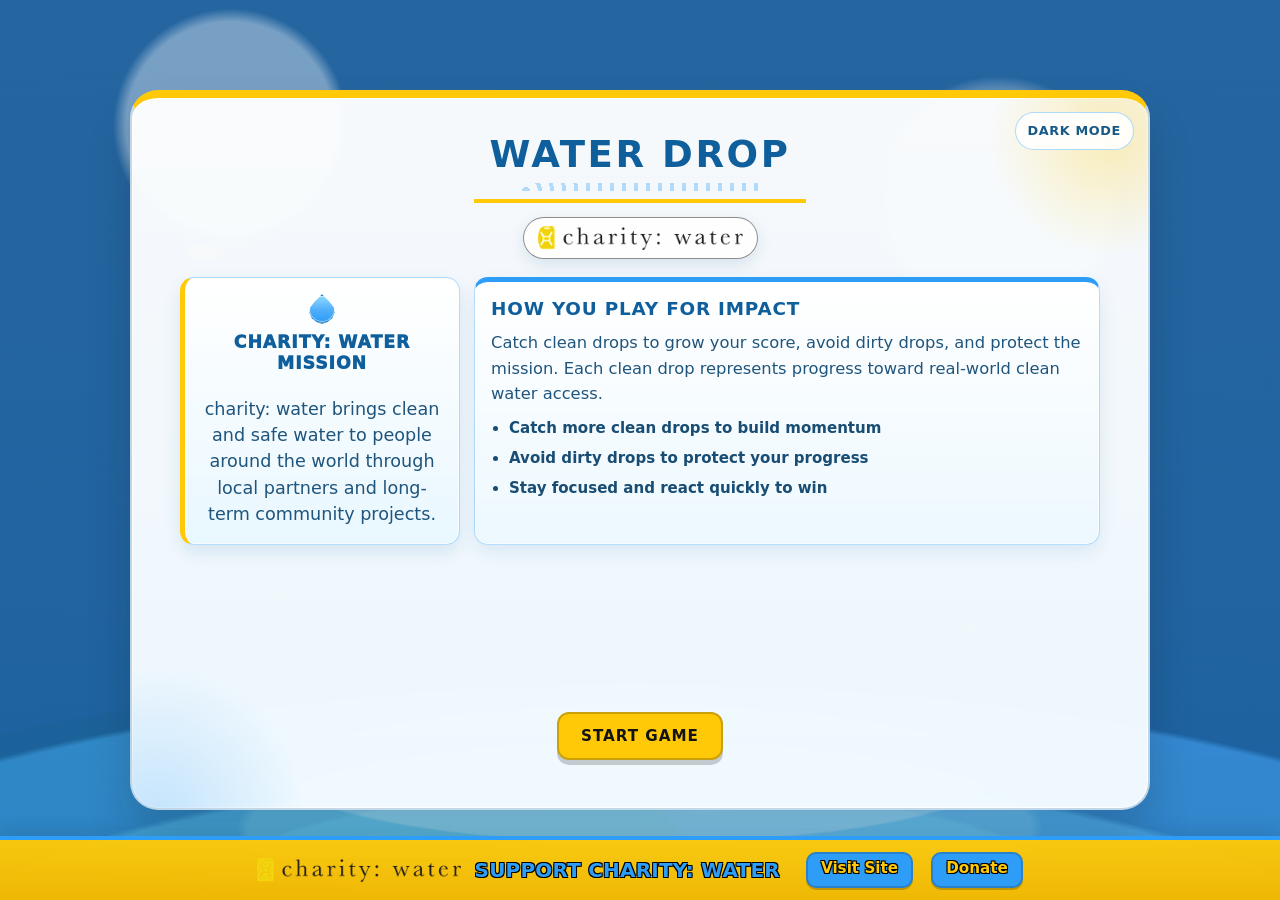
==== commit a3906b86: "Enhance image preloading for faster loading times and adjust CSS for improved layout responsiveness" ====
--- a/index.html
+++ b/index.html
@@ -7,6 +7,10 @@
   <title>Water Drop Game</title>
   <link rel="stylesheet" href="https://cdn.jsdelivr.net/npm/bootstrap@5.3.3/dist/css/bootstrap.min.css">
   <link rel="stylesheet" href="styles.css">
+  <!-- Preload images for faster loading -->
+  <link rel="preload" as="image" href="img/img-1.jpg">
+  <link rel="preload" as="image" href="img/cw_logo-horizontal.png">
+  <link rel="preload" as="image" href="img/water-can-transparent.png">
 </head>
 
 <body>
@@ -93,6 +97,29 @@
     const terrainButtons = document.querySelectorAll(".intro-screen__terrain-btn");
     let selectedDifficulty = "medium";
 
+    // Audio helper function for click sounds on intro page
+    function playClickSound() {
+      try {
+        const audioContext = new (window.AudioContext || window.webkitAudioContext)();
+        const now = audioContext.currentTime;
+        const osc = audioContext.createOscillator();
+        const gain = audioContext.createGain();
+        
+        osc.type = 'sine';
+        osc.frequency.setValueAtTime(600, now);
+        gain.gain.setValueAtTime(0.15, now);
+        gain.gain.exponentialRampToValueAtTime(0.01, now + 0.08);
+        
+        osc.connect(gain);
+        gain.connect(audioContext.destination);
+        
+        osc.start(now);
+        osc.stop(now + 0.08);
+      } catch (e) {
+        console.log('Audio playback error:', e);
+      }
+    }
+
     function applyTheme(isDarkMode) {
       if (!introPanel || !themeToggleButton) return;
 
@@ -107,6 +134,7 @@
 
     if (themeToggleButton) {
       themeToggleButton.addEventListener("click", () => {
+        playClickSound();
         const isDarkMode = !introPanel?.classList.contains("is-dark");
         applyTheme(Boolean(isDarkMode));
       });
@@ -114,6 +142,7 @@
 
     if (startGameButton) {
       startGameButton.addEventListener("click", () => {
+        playClickSound();
         if (!infoGrid || !missionSection || !gameplaySection || !difficultySection || !terrainSection) {
           window.location.href = "game.html?autostart=1";
           return;
@@ -130,6 +159,7 @@
 
     difficultyButtons.forEach((button) => {
       button.addEventListener("click", () => {
+        playClickSound();
         selectedDifficulty = button.dataset.difficulty || "medium";
         if (difficultySection) {
           difficultySection.hidden = true;
@@ -142,6 +172,7 @@
 
     terrainButtons.forEach((button) => {
       button.addEventListener("click", () => {
+        playClickSound();
         const terrain = button.dataset.terrain || "desert";
         window.location.href = `game.html?autostart=1&difficulty=${encodeURIComponent(selectedDifficulty)}&terrain=${encodeURIComponent(terrain)}`;
       });
--- a/styles.css
+++ b/styles.css
@@ -39,7 +39,7 @@
   --cw-ink: #131313;
   --cw-paper: #ffffff;
   --cw-mist: #f2f8fd;
-  --game-max-width: 800px;
+  --game-max-width: 100%;
 }
 
 body {
@@ -47,7 +47,7 @@
   justify-content: center;
   align-items: flex-start;
   min-height: 100vh;
-  padding: 32px 16px 94px;
+  padding: 10px;
   background:
     radial-gradient(circle at 10% 16%, rgba(46, 157, 247, 0.28) 0 18%, transparent 19%),
     radial-gradient(circle at 88% 14%, rgba(255, 201, 7, 0.34) 0 16%, transparent 17%),
@@ -157,12 +157,19 @@
   letter-spacing: 0.04rem;
   text-transform: uppercase;
   cursor: pointer;
-  transition: background-color 0.2s ease, border-color 0.2s ease, color 0.2s ease;
+  transition:
+    transform 0.22s cubic-bezier(0.22, 1, 0.36, 1),
+    background-color 0.2s ease,
+    border-color 0.2s ease,
+    color 0.2s ease,
+    box-shadow 0.22s cubic-bezier(0.22, 1, 0.36, 1);
 }
 
 .intro-screen__theme-toggle:hover {
+  transform: translateY(-2px);
   background: rgba(46, 157, 247, 0.14);
   border-color: rgba(46, 157, 247, 0.55);
+  box-shadow: 0 4px 10px rgba(19, 19, 19, 0.12);
 }
 
 .intro-screen__theme-toggle:focus-visible {
@@ -361,7 +368,7 @@
 .intro-screen__terrain {
   width: 100%;
   grid-column: 1 / -1;
-  padding: 16px;
+  padding: 28px 16px;
   border-radius: 14px;
   border: 1px solid rgba(46, 157, 247, 0.35);
   border-top: 5px solid var(--cw-blue);
@@ -431,7 +438,7 @@
 }
 
 .intro-screen__terrain-btn:hover {
-  transform: translateY(-1px);
+  transform: translateY(-2px);
   box-shadow: 0 8px 0 rgba(19, 19, 19, 0.26);
   border-color: rgba(255, 255, 255, 0.78);
 }
@@ -466,7 +473,7 @@
 }
 
 .intro-screen__difficulty-btn:hover {
-  transform: translateY(-1px);
+  transform: translateY(-2px);
   box-shadow: 0 8px 0 rgba(19, 19, 19, 0.26);
   border-color: rgba(255, 255, 255, 0.78);
 }
@@ -537,7 +544,7 @@
   color: var(--cw-blue);
   letter-spacing: 0.2px;
   text-transform: uppercase;
-  font-size: 1rem;
+  font-size: 1.25rem;
   line-height: 1;
   white-space: nowrap;
   text-shadow:
@@ -599,7 +606,7 @@
   background: #2387d5;
   border-color: rgba(46, 157, 247, 0.62);
   color: #ffe786;
-  transform: translateY(-1px);
+  transform: translateY(-2px);
   box-shadow: 0 4px 0 rgba(0, 0, 0, 0.24);
 }
 
@@ -631,7 +638,7 @@
 
 .intro-screen__start-btn:hover {
   background: #ffd739;
-  transform: translateY(-1px);
+  transform: translateY(-2px);
   box-shadow: 0 7px 0 rgba(19, 19, 19, 0.22);
 }
 
@@ -742,8 +749,10 @@
 }
 
 .intro-screen__panel.is-dark .intro-screen__theme-toggle:hover {
+  transform: translateY(-2px);
   background: rgba(18, 41, 58, 0.94);
   border-color: rgba(139, 209, 203, 0.66);
+  box-shadow: 0 4px 10px rgba(0, 0, 0, 0.3);
 }
 
 .intro-screen__panel.is-dark .cw-link-section {
@@ -809,21 +818,139 @@
 }
 
 @media (max-width: 700px) {
+  .intro-screen {
+    padding: 10px 10px 88px;
+  }
+
+  .intro-screen__panel {
+    width: 100%;
+    min-height: auto;
+    max-height: calc(100vh - 20px);
+    border-radius: 18px;
+    padding: 18px 14px 106px;
+    overflow-y: auto;
+  }
+
+  .intro-screen__theme-toggle {
+    top: 10px;
+    right: 10px;
+    min-height: 34px;
+    padding: 6px 10px;
+    font-size: 0.72rem;
+    letter-spacing: 0.02rem;
+  }
+
+  .intro-screen__title {
+    margin-top: 2px;
+    padding: 0 10px 8px;
+    font-size: clamp(1.3rem, 7.2vw, 2.1rem);
+    letter-spacing: 0.08rem;
+  }
+
+  .intro-screen__logo {
+    width: clamp(138px, 46vw, 184px);
+    margin-top: 10px;
+    padding: 7px 12px;
+  }
+
+  .intro-screen__info-grid {
+    margin-top: 12px;
+    gap: 10px;
+  }
+
+  .intro-screen__mission,
+  .intro-screen__gameplay,
+  .intro-screen__difficulty,
+  .intro-screen__terrain {
+    padding: 12px;
+    border-radius: 12px;
+  }
+
+  .intro-screen__mission-title,
+  .intro-screen__gameplay-title,
+  .intro-screen__difficulty-title {
+    font-size: 0.95rem;
+  }
+
+  .intro-screen__mission-text,
+  .intro-screen__gameplay-text,
+  .intro-screen__gameplay-list {
+    font-size: 0.86rem;
+    line-height: 1.4;
+  }
+
+  .intro-screen__difficulty-btn,
+  .intro-screen__terrain-btn {
+    min-height: 64px;
+    font-size: 0.9rem;
+    letter-spacing: 0.05rem;
+  }
+
   .intro-screen__difficulty-list {
     grid-template-columns: 1fr;
   }
 
   .intro-screen__terrain-list {
     grid-template-columns: 1fr;
+  }
+
+  .intro-screen__actions {
+    padding-top: 14px;
+  }
+
+  .intro-screen__start-btn {
+    width: 100%;
+    min-height: 42px;
+    font-size: 0.86rem;
+    padding: 9px 14px;
+  }
+
+  .cw-link-section,
+  .cw-link-section--intro {
+    padding: 8px 10px;
+    column-gap: 10px;
+    row-gap: 6px;
+  }
+
+  .cw-link-brand {
+    gap: 8px;
+  }
+
+  .cw-link-label {
+    font-size: 0.82rem;
+    white-space: normal;
+    text-align: center;
+  }
+
+  .cw-link-actions {
+    column-gap: 8px;
+    justify-content: center;
+  }
+
+  .cw-link-btn {
+    min-height: 32px;
+    padding: 6px 10px;
+    font-size: 0.8rem;
+  }
+
+  .intro-screen__panel.is-dark .cw-link-label {
+    color: #caedff;
+  }
+
+  .intro-screen__panel.is-dark .cw-link-btn {
+    border-color: rgba(139, 209, 203, 0.55);
   }
 }
 
 .game-wrapper {
   display: flex;
   flex-direction: column;
-  align-items: center;
-  gap: 12px;
-  width: min(920px, 100%);
+  align-items: stretch;
+  gap: 14px;
+  width: 100%;
+  max-width: 1200px;
+  min-height: calc(100vh - 20px);
+  padding: clamp(10px, 1.4vw, 18px);
 }
 
 .title-row {
@@ -869,12 +996,13 @@
   display: flex;
   justify-content: space-between;
   align-items: center;
-  width: min(var(--game-max-width), 100%);
-  gap: 12px;
-  padding: 12px 14px;
+  width: min(1050px, 100%);
+  gap: 10px;
+  padding: 10px 12px;
+  align-self: center;
   background-color: var(--cw-paper);
   border: 2px solid rgba(19, 19, 19, 0.08);
-  border-top: 6px solid var(--cw-yellow);
+  border-top: 4px solid var(--cw-yellow);
   border-radius: 14px;
   box-shadow: 0 8px 20px rgba(19, 19, 19, 0.08);
   flex-wrap: wrap;
@@ -882,22 +1010,22 @@
 
 .timer {
   flex: 0 1 auto;
-  font-size: 22px;
+  font-size: clamp(16px, 1.2vw, 20px);
   font-weight: bold;
   background-color: rgba(46, 157, 247, 0.08);
   border: 1px solid rgba(46, 157, 247, 0.3);
   border-radius: 10px;
-  padding: 8px 12px;
+  padding: 6px 10px;
 }
 
 .difficulty-indicator {
   flex: 0 1 auto;
-  font-size: 17px;
+  font-size: clamp(13px, 1vw, 16px);
   font-weight: 800;
   background-color: rgba(255, 201, 7, 0.16);
   border: 1px solid rgba(19, 19, 19, 0.2);
   border-radius: 10px;
-  padding: 9px 12px;
+  padding: 7px 10px;
   color: #184c74;
 }
 
@@ -908,7 +1036,7 @@
 
 #game-container {
   width: 100%;
-  height: clamp(360px, 65vh, 600px);
+  height: clamp(380px, 60vh, 550px);
   background:
     radial-gradient(circle at 50% -10%, rgba(255, 255, 255, 0.6) 0 24%, rgba(255, 255, 255, 0) 56%),
     radial-gradient(circle at 14% 18%, rgba(255, 201, 7, 0.12) 0 18%, rgba(255, 201, 7, 0) 52%),
@@ -959,6 +1087,13 @@
 .intro-legend-item {
   border: 1px solid rgba(46, 157, 247, 0.22);
   background: rgba(46, 157, 247, 0.06);
+  min-height: 100%;
+}
+
+/* Extend last card to full width on medium screens and up */
+.card-body .row .col-md-6:last-child {
+  flex: 0 0 100%;
+  max-width: 100%;
 }
 
 .intro-copy {
@@ -1035,11 +1170,10 @@
 .game-area {
   position: relative;
   width: min(calc(var(--game-max-width) + var(--progress-width) + var(--progress-gap)), 100%);
-  --progress-width: 28px;
-  --progress-gap: 12px;
-  --progress-offset: 18px;
+  --progress-width: 40px;
+  --progress-gap: 14px;
   padding-left: calc(var(--progress-width) + var(--progress-gap));
-  margin-left: calc(-1 * (var(--progress-width) + var(--progress-gap)) / 2 - 16px);
+  margin-left: 0;
 }
 
 #game-container::before {
@@ -1047,16 +1181,12 @@
   position: absolute;
   inset: 0;
   pointer-events: none;
-  background:
-    repeating-linear-gradient(180deg,
-      rgba(255, 255, 255, 0.22) 0 16px,
-      transparent 18px 36px);
-  opacity: 0.35;
+  display: none;
 }
 
 .score-progress {
   position: absolute;
-  left: calc(var(--progress-gap) - var(--progress-offset));
+  left: 0;
   top: 0;
   bottom: 0;
   width: var(--progress-width);
@@ -1134,7 +1264,7 @@
 
 #start-btn:hover {
   background-color: #ffd43f;
-  transform: translateY(-1px);
+  transform: translateY(-2px);
   box-shadow: 0 6px 0 rgba(19, 19, 19, 0.18);
 }
 
@@ -1170,7 +1300,7 @@
 
 #reset-btn:hover {
   background-color: rgba(245, 64, 44, 0.08);
-  transform: translateY(-1px);
+  transform: translateY(-2px);
   box-shadow: 0 6px 0 rgba(245, 64, 44, 0.2);
 }
 
@@ -1195,7 +1325,7 @@
 
 .menu-link-btn:hover {
   background-color: rgba(46, 157, 247, 0.08);
-  transform: translateY(-1px);
+  transform: translateY(-2px);
   box-shadow: 0 6px 0 rgba(46, 157, 247, 0.18);
 }
 
@@ -1209,15 +1339,15 @@
 .score {
   flex: 0 1 auto;
   /* Don't grow, can shrink, auto basis */
-  min-height: 44px;
+  min-height: 38px;
   display: flex;
   align-items: center;
-  font-size: 22px;
+  font-size: clamp(16px, 1.2vw, 20px);
   font-weight: bold;
   background-color: rgba(255, 201, 7, 0.2);
   border: 1px solid rgba(255, 201, 7, 0.7);
   border-radius: 10px;
-  padding: 8px 12px;
+  padding: 6px 10px;
 }
 
 #score {
@@ -1314,20 +1444,21 @@
 
 .game-tagline {
   color: #355b7a;
-  font-size: clamp(16px, 2vw, 24px);
+  font-size: clamp(17px, 1.75vw, 24px);
   margin-bottom: 2px;
-  margin-top: 9px;
+  margin-top: 4px;
   text-align: center;
-  font-weight: 600;
+  font-weight: 700;
+  padding: 0 10px;
 }
 
 .brand-note {
   color: #3f5f79;
-  font-size: clamp(16px, 2vw, 18px);
+  font-size: clamp(15px, 1.25vw, 18px);
   text-align: center;
   margin-bottom: 6px;
-  margin-top: 8px;
-  padding: 4px 10px;
+  margin-top: 4px;
+  padding: 8px 12px;
   border-radius: 999px;
   border: 1px solid rgba(46, 157, 247, 0.25);
   background: rgba(255, 255, 255, 0.55);
@@ -1359,12 +1490,35 @@
   transition: background-color 0.2s ease, border-color 0.2s ease, color 0.2s ease;
 }
 
+.game-message.milestone-message {
+  position: fixed;
+  top: 50%;
+  left: 50%;
+  transform: translate(-50%, -50%) scale(0.9);
+  z-index: 99;
+  opacity: 0;
+  pointer-events: none;
+  transition: all 0.4s cubic-bezier(0.22, 1, 0.36, 1);
+  width: 90%;
+  max-width: 500px;
+  background: linear-gradient(135deg, var(--cw-yellow) 0%, #ffc40e 100%);
+  color: #0f5f9d;
+  border-color: rgba(19, 19, 19, 0.2);
+  box-shadow: 0 12px 32px rgba(19, 19, 19, 0.25);
+  padding: 16px 20px;
+}
+
+.game-message.milestone-message.show {
+  opacity: 1;
+  transform: translate(-50%, -50%) scale(1);
+}
+
 .control-hint {
   width: min(var(--game-max-width), 100%);
   text-align: center;
-  font-size: 18px;
+  font-size: clamp(15px, 1.2vw, 18px);
   color: #305d80;
-  padding: 8px 10px;
+  padding: 10px 12px;
   border: 1px solid rgba(46, 157, 247, 0.22);
   border-radius: 10px;
   background: rgba(255, 255, 255, 0.55);
@@ -1380,6 +1534,157 @@
   color: #8f2f23;
   background: rgba(245, 64, 44, 0.12);
   border-color: rgba(245, 64, 44, 0.45);
+}
+
+/* End Game Modal Styles */
+.end-game-modal {
+  position: fixed;
+  inset: 0;
+  z-index: 50;
+  display: flex;
+  align-items: center;
+  justify-content: center;
+  padding: 20px;
+  transition: opacity 0.3s ease, visibility 0.3s ease;
+}
+
+.end-game-modal.hidden {
+  opacity: 0;
+  visibility: hidden;
+  pointer-events: none;
+}
+
+.end-game-modal-overlay {
+  position: absolute;
+  inset: 0;
+  background: rgba(19, 19, 19, 0.6);
+  backdrop-filter: blur(2px);
+}
+
+.end-game-modal-content {
+  position: relative;
+  z-index: 51;
+  width: min(500px, 90vw);
+  background: white;
+  border-radius: 20px;
+  border: 3px solid var(--cw-yellow);
+  box-shadow:
+    0 20px 60px rgba(19, 19, 19, 0.3),
+    inset 0 0 0 1px rgba(255, 255, 255, 0.8);
+  overflow: hidden;
+  animation: modalSlideIn 0.4s cubic-bezier(0.34, 1.56, 0.64, 1);
+}
+
+@keyframes modalSlideIn {
+  from {
+    opacity: 0;
+    transform: scale(0.9) translateY(-30px);
+  }
+  to {
+    opacity: 1;
+    transform: scale(1) translateY(0);
+  }
+}
+
+.end-game-modal-header {
+  background: linear-gradient(135deg, var(--cw-yellow) 0%, #ffc40e 100%);
+  padding: 24px;
+  text-align: center;
+  border-bottom: 2px solid rgba(19, 19, 19, 0.1);
+}
+
+.end-game-modal-title {
+  margin: 0;
+  font-size: 2rem;
+  font-weight: 900;
+  color: #0f5f9d;
+  text-transform: uppercase;
+  letter-spacing: 0.1rem;
+  text-shadow: 0 2px 0 rgba(255, 255, 255, 0.5);
+}
+
+.end-game-modal-body {
+  padding: 32px 24px;
+  text-align: center;
+}
+
+.end-game-message {
+  margin: 0 0 16px;
+  font-size: 1.1rem;
+  line-height: 1.6;
+  color: #1f557c;
+  font-weight: 600;
+}
+
+.final-score-display {
+  margin: 0;
+  font-size: 2.2rem;
+  font-weight: 900;
+  color: var(--cw-blue);
+  text-shadow: 0 2px 4px rgba(46, 157, 247, 0.2);
+}
+
+.end-game-modal-footer {
+  display: flex;
+  gap: 12px;
+  padding: 20px 24px;
+  background: rgba(242, 250, 255, 0.5);
+  border-top: 2px solid rgba(46, 157, 247, 0.2);
+  flex-wrap: wrap;
+  justify-content: center;
+}
+
+.end-game-btn {
+  padding: 12px 28px;
+  min-height: 44px;
+  border-radius: 10px;
+  font-size: 15px;
+  font-weight: 800;
+  text-transform: uppercase;
+  letter-spacing: 0.5px;
+  border: 2px solid transparent;
+  cursor: pointer;
+  transition: transform 0.15s ease, box-shadow 0.15s ease, background-color 0.2s ease;
+  text-decoration: none;
+  display: inline-flex;
+  align-items: center;
+  justify-content: center;
+}
+
+.end-game-btn.btn-primary {
+  background-color: var(--cw-yellow);
+  color: #0f5f9d;
+  border-color: rgba(19, 19, 19, 0.25);
+  box-shadow: 0 4px 0 rgba(19, 19, 19, 0.18);
+}
+
+.end-game-btn.btn-primary:hover {
+  background-color: #ffd43f;
+  transform: translateY(-2px);
+  box-shadow: 0 6px 0 rgba(19, 19, 19, 0.18);
+}
+
+.end-game-btn.btn-primary:active {
+  transform: translateY(2px);
+  box-shadow: 0 2px 0 rgba(19, 19, 19, 0.18);
+}
+
+.end-game-btn.btn-secondary {
+  background-color: var(--cw-blue);
+  color: white;
+  border-color: rgba(19, 19, 19, 0.2);
+  box-shadow: 0 4px 0 rgba(19, 19, 19, 0.18);
+}
+
+.end-game-btn.btn-secondary:hover {
+  background-color: #1f7fd8;
+  transform: translateY(-2px);
+  box-shadow: 0 6px 0 rgba(19, 19, 19, 0.18);
+}
+
+.end-game-btn.btn-secondary:active {
+  transform: translateY(2px);
+  box-shadow: 0 2px 0 rgba(19, 19, 19, 0.18);
 }
 
 @keyframes dropFall {
@@ -1439,7 +1744,6 @@
 
   .game-wrapper,
   .title-row,
-  .score-panel,
   .game-area,
   #game-container {
     width: 100%;
@@ -1448,6 +1752,8 @@
   .score-panel {
     justify-content: center;
     gap: 10px;
+    padding: 12px;
+    width: min(980px, 100%);
   }
 
   .timer,
@@ -1468,14 +1774,25 @@
   }
 
   #game-container {
-    height: clamp(340px, 62vh, 520px);
+    height: clamp(360px, 58vh, 480px);
+  }
+
+  .water-drop {
+    width: 42px;
+    height: 42px;
+    border-width: 2.5px;
+  }
+
+  .bonus-can-drop {
+    width: 46px;
+    height: 46px;
+    border-width: 2px;
+    border-radius: 9px;
   }
 
   .game-area {
-    --progress-width: 20px;
-    --progress-gap: 8px;
-    padding-left: 0;
-    margin-left: 0;
+    --progress-width: 32px;
+    --progress-gap: 10px;
   }
 
   .score-progress {
@@ -1487,9 +1804,78 @@
   }
 }
 
-@media (max-width: 560px) {
+@media (max-width: 400px) {
   body {
-    padding: 18px 10px 88px;
+    padding: 8px;
+  }
+
+  .intro-screen {
+    padding: 6px 6px 84px;
+  }
+
+  .intro-screen__panel {
+    border-radius: 14px;
+    border-top-width: 6px;
+    padding: 12px 10px 98px;
+    max-height: calc(100vh - 12px);
+  }
+
+  .intro-screen__theme-toggle {
+    top: 8px;
+    right: 8px;
+    min-height: 30px;
+    padding: 4px 8px;
+    font-size: 0.66rem;
+  }
+
+  .intro-screen__title {
+    font-size: clamp(1.15rem, 7vw, 1.65rem);
+    letter-spacing: 0.05rem;
+  }
+
+  .intro-screen__logo {
+    width: clamp(124px, 48vw, 156px);
+  }
+
+  .intro-screen__mission,
+  .intro-screen__gameplay,
+  .intro-screen__difficulty,
+  .intro-screen__terrain {
+    padding: 10px;
+  }
+
+  .intro-screen__mission-title,
+  .intro-screen__gameplay-title,
+  .intro-screen__difficulty-title {
+    font-size: 0.9rem;
+  }
+
+  .intro-screen__mission-text,
+  .intro-screen__gameplay-text,
+  .intro-screen__gameplay-list {
+    font-size: 0.8rem;
+  }
+
+  .intro-screen__difficulty-btn,
+  .intro-screen__terrain-btn {
+    min-height: 58px;
+    font-size: 0.82rem;
+  }
+
+  .cw-link-section,
+  .cw-link-section--intro {
+    padding: 7px 8px;
+    border-top-width: 3px;
+  }
+
+  .cw-link-label {
+    font-size: 0.74rem;
+  }
+
+  .cw-link-btn {
+    min-height: 30px;
+    font-size: 0.76rem;
+    padding: 6px 9px;
   }
 
   .game-wrapper {
@@ -1501,7 +1887,7 @@
     grid-template-columns: 1fr;
     justify-items: center;
     gap: 10px;
-    padding: 10px;
+    padding: 10px 10px 12px;
   }
 
   .score,
@@ -1547,65 +1933,73 @@
     font-size: 13px;
   }
 
+  .water-drop {
+    width: 36px;
+    height: 36px;
+    border-width: 2px;
+  }
+
+  .bonus-can-drop {
+    width: 40px;
+    height: 40px;
+    border-width: 1.5px;
+    border-radius: 8px;
+  }
+
   .game-area {
-    --progress-width: 100%;
-    --progress-gap: 0px;
-    position: relative;
-    display: flex;
-    flex-direction: column;
-    align-items: stretch;
-    gap: 22px;
-    padding-left: 0;
-    margin-top: 10px;
-    margin-left: 0;
+    --progress-width: 28px;
+    --progress-gap: 8px;
+    padding-left: calc(var(--progress-width) + var(--progress-gap));
+    margin-top: 6px;
+  }
+
+  #game-container {
+    height: clamp(320px, 55vh, 420px);
+    border-radius: 12px;
   }
 
   .score-progress {
-    position: relative;
-    left: auto;
-    top: auto;
-    bottom: auto;
-    width: 100%;
-    height: 16px;
-    order: 2;
+    position: absolute;
+    left: 0;
+    top: 0;
+    bottom: 0;
+    width: var(--progress-width);
+    height: auto;
     background:
-      repeating-linear-gradient(90deg,
+      repeating-linear-gradient(180deg,
         rgba(255, 255, 255, 0.22) 0 12px,
         rgba(255, 255, 255, 0.08) 12px 24px),
-      linear-gradient(90deg, rgba(25, 95, 151, 0.34) 0%, rgba(25, 95, 151, 0.12) 100%);
+      linear-gradient(180deg, rgba(25, 95, 151, 0.34) 0%, rgba(25, 95, 151, 0.12) 100%);
   }
 
   .score-progress::after {
-    top: -24px;
+    top: -28px;
+    font-size: 9px;
+    padding: 2px 6px;
   }
 
   #score-progress-fill {
-    top: 0;
-    bottom: auto;
+    top: auto;
+    bottom: 0;
     left: 0;
-    width: 0%;
-    height: 100%;
+    width: 100%;
+    height: 0%;
     background:
-      radial-gradient(circle at 8% 50%, rgba(255, 201, 7, 0.42) 0 16%, rgba(255, 201, 7, 0) 45%),
-      repeating-linear-gradient(90deg,
+      radial-gradient(circle at 50% 8%, rgba(255, 201, 7, 0.42) 0 16%, rgba(255, 201, 7, 0) 45%),
+      repeating-linear-gradient(180deg,
         rgba(139, 209, 203, 0.36) 0 8px,
         rgba(139, 209, 203, 0.12) 8px 16px),
       repeating-linear-gradient(135deg,
         rgba(255, 255, 255, 0.18) 0 5px,
         rgba(255, 255, 255, 0.04) 5px 10px),
-      linear-gradient(90deg, #9edfff 0%, var(--cw-light-blue) 30%, var(--cw-blue) 68%, #1f75b8 100%);
-    transition: width 0.2s ease, filter 0.2s ease;
+      linear-gradient(180deg, #9edfff 0%, var(--cw-light-blue) 30%, var(--cw-blue) 68%, #1f75b8 100%);
+    transition: height 0.2s ease, filter 0.2s ease;
   }
 
   .control-hint {
     margin-top: 10px;
     font-size: 18px;
     padding: 7px 8px;
-  }
-
-  #game-container {
-    height: clamp(340px, 60vh, 480px);
-    border-radius: 12px;
   }
 
   .dirty-drop-notice {
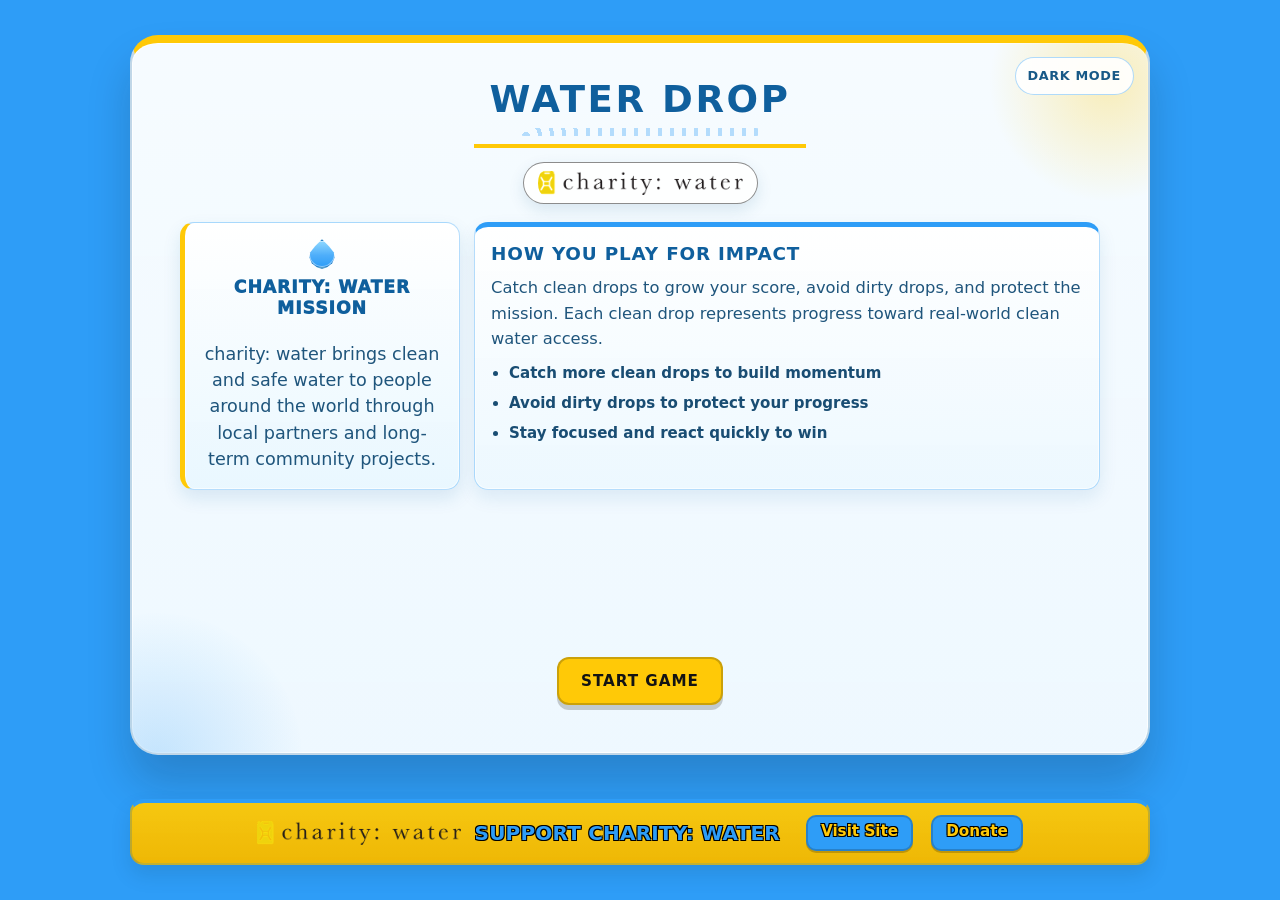
==== commit 6ba3e4fa: "Refactor gameplay and intro sections for improved layout and button styles" ====
--- a/index.html
+++ b/index.html
@@ -47,19 +47,19 @@
         <section class="intro-screen__difficulty" aria-label="choose game difficulty" hidden>
           <h2 class="intro-screen__difficulty-title">Choose Difficulty</h2>
           <div class="intro-screen__difficulty-list" role="group" aria-label="difficulty options">
-            <button type="button" class="intro-screen__difficulty-btn" data-difficulty="easy">Easy</button>
-            <button type="button" class="intro-screen__difficulty-btn" data-difficulty="medium">Medium</button>
-            <button type="button" class="intro-screen__difficulty-btn" data-difficulty="hard">Hard</button>
+            <button type="button" class="intro-screen__difficulty-btn btn btn-success" data-difficulty="easy">Easy</button>
+            <button type="button" class="intro-screen__difficulty-btn btn btn-warning" data-difficulty="medium">Medium</button>
+            <button type="button" class="intro-screen__difficulty-btn btn btn-danger" data-difficulty="hard">Hard</button>
           </div>
         </section>
 
         <section class="intro-screen__terrain" aria-label="choose game terrain" hidden>
           <h2 class="intro-screen__difficulty-title">Choose Terrain</h2>
           <div class="intro-screen__terrain-list" role="group" aria-label="terrain options">
-            <button type="button" class="intro-screen__terrain-btn" data-terrain="desert">Desert</button>
-            <button type="button" class="intro-screen__terrain-btn" data-terrain="mountains">Mountains</button>
-            <button type="button" class="intro-screen__terrain-btn" data-terrain="frozen">Frozen</button>
-            <button type="button" class="intro-screen__terrain-btn" data-terrain="grasslands">Grasslands</button>
+            <button type="button" class="intro-screen__terrain-btn btn btn-warning" data-terrain="desert">Desert</button>
+            <button type="button" class="intro-screen__terrain-btn btn btn-secondary" data-terrain="mountains">Mountains</button>
+            <button type="button" class="intro-screen__terrain-btn btn btn-info" data-terrain="frozen">Frozen</button>
+            <button type="button" class="intro-screen__terrain-btn btn btn-success" data-terrain="grasslands">Grasslands</button>
           </div>
         </section>
         
@@ -69,18 +69,18 @@
         <button id="start-game-btn" type="button" class="intro-screen__start-btn">Start Game</button>
       </div>
 
-      <footer class="cw-link-section cw-link-section--intro" aria-label="charity: water links">
-        <div class="cw-link-brand">
-          <img class="cw-footer-icon" src="img/cw_logo-horizontal.png" alt="charity: water logo">
-          <span class="cw-link-label">Support charity: water</span>
-        </div>
-        <div class="cw-link-actions">
-          <a class="cw-link-btn" href="https://www.charitywater.org/" target="_blank" rel="noopener noreferrer">Visit Site</a>
-          <a class="cw-link-btn" href="https://www.charitywater.org/donate" target="_blank" rel="noopener noreferrer">Donate</a>
-        </div>
-      </footer>
-      
     </div>
+
+    <section class="cw-link-section cw-link-section--intro" aria-label="charity: water links">
+      <div class="cw-link-brand">
+        <img class="cw-footer-icon" src="img/cw_logo-horizontal.png" alt="charity: water logo">
+        <span class="cw-link-label">Support charity: water</span>
+      </div>
+      <div class="cw-link-actions">
+        <a class="cw-link-btn" href="https://www.charitywater.org/" target="_blank" rel="noopener noreferrer">Visit Site</a>
+        <a class="cw-link-btn" href="https://www.charitywater.org/donate" target="_blank" rel="noopener noreferrer">Donate</a>
+      </div>
+    </section>
 
   </section>
 
--- a/styles.css
+++ b/styles.css
@@ -77,50 +77,20 @@
   position: absolute;
   inset: 0;
   overflow: hidden;
-  background:
-    radial-gradient(circle at 18% 14%, rgba(255, 255, 255, 0.38) 0 8%, transparent 9%),
-    radial-gradient(circle at 78% 22%, rgba(255, 255, 255, 0.24) 0 9%, transparent 10%),
-    radial-gradient(120% 58% at 50% 116%, rgba(47, 153, 235, 0.7) 0 52%, rgba(31, 120, 199, 0.82) 53% 68%, rgba(17, 86, 150, 0.9) 69% 100%),
-    radial-gradient(64% 34% at 20% 96%, rgba(79, 203, 83, 0.34) 0 52%, transparent 53%),
-    radial-gradient(70% 30% at 82% 98%, rgba(139, 209, 203, 0.38) 0 50%, transparent 51%),
-    radial-gradient(50% 22% at 52% 78%, rgba(255, 255, 255, 0.22) 0 46%, transparent 47%),
-    repeating-linear-gradient(176deg,
-      rgba(255, 255, 255, 0.22) 0 2px,
-      rgba(255, 255, 255, 0.03) 2px 14px,
-      rgba(255, 255, 255, 0) 14px 22px),
-    linear-gradient(180deg, #dcf4ff 0%, #c8ecff 38%, #afe1ff 66%, #8dcefb 86%, #6cbcf0 100%);
-  background-blend-mode: screen, screen, normal, normal, normal, screen, soft-light, normal;
+  background: #2e9df7;
 }
 
 .intro-screen__backdrop::before,
 .intro-screen__backdrop::after {
-  content: "";
-  position: absolute;
-  inset: 0;
-  pointer-events: none;
+  content: none;
 }
 
 .intro-screen__backdrop::before {
-  background:
-    radial-gradient(24px 12px at 16% 28%, rgba(255, 144, 42, 0.34) 0 78%, transparent 79%),
-    radial-gradient(22px 11px at 72% 36%, rgba(255, 144, 42, 0.3) 0 78%, transparent 79%),
-    radial-gradient(20px 10px at 86% 50%, rgba(255, 144, 42, 0.26) 0 78%, transparent 79%),
-    radial-gradient(28px 14px at 30% 56%, rgba(255, 201, 7, 0.24) 0 78%, transparent 79%),
-    radial-gradient(circle at 14% 60%, rgba(255, 255, 255, 0.24) 0 4px, transparent 5px),
-    radial-gradient(circle at 22% 66%, rgba(255, 255, 255, 0.2) 0 3px, transparent 4px),
-    radial-gradient(circle at 82% 62%, rgba(255, 255, 255, 0.24) 0 4px, transparent 5px),
-    radial-gradient(circle at 76% 70%, rgba(255, 255, 255, 0.2) 0 3px, transparent 4px);
-  opacity: 0.9;
-  animation: introBubbleFloat 14s ease-in-out infinite;
+  content: none;
 }
 
 .intro-screen__backdrop::after {
-  background:
-    radial-gradient(80% 22% at 50% 86%, rgba(255, 255, 255, 0.22) 0 34%, transparent 35%),
-    radial-gradient(90% 28% at 50% 92%, rgba(139, 209, 203, 0.2) 0 34%, transparent 35%),
-    radial-gradient(100% 36% at 50% 100%, rgba(46, 157, 247, 0.24) 0 34%, transparent 35%);
-  mix-blend-mode: screen;
-  animation: introWaveDrift 12s ease-in-out infinite;
+  content: none;
 }
 
 .intro-screen__panel {
@@ -356,6 +326,7 @@
   width: 100%;
   grid-column: 1 / -1;
   padding: 16px;
+  min-height: 300px;
   border-radius: 14px;
   border: 1px solid rgba(46, 157, 247, 0.35);
   border-top: 5px solid var(--cw-blue);
@@ -382,6 +353,7 @@
   margin: 0;
   font-size: clamp(1rem, 1.7vw, 1.2rem);
   text-transform: uppercase;
+  margin-bottom: 25px;
   letter-spacing: 0.05rem;
   font-weight: 900;
   color: #0f5f9d;
@@ -405,42 +377,62 @@
 }
 
 .intro-screen__difficulty-btn {
-  min-height: clamp(76px, 11.5vh, 96px);
+  min-height: clamp(210px, 12vh, 230px);
   width: 100%;
   border-radius: 12px;
-  border: 2px solid rgba(19, 19, 19, 0.28);
-  background:
-    linear-gradient(180deg, rgba(8, 38, 58, 0.44) 0%, rgba(8, 38, 58, 0.44) 100%),
-    url("img/img-1.jpg") center/cover no-repeat;
+  border: 1px solid rgba(19, 19, 19, 0.22);
   color: var(--cw-paper);
   text-transform: uppercase;
-  font-size: clamp(1rem, 2vw, 1.3rem);
+  font-size: clamp(0.95rem, 1.7vw, 1.12rem);
   font-weight: 900;
   letter-spacing: 0.08rem;
+  text-shadow: 0 1px 2px rgba(0, 0, 0, 0.45);
   cursor: pointer;
-  box-shadow: 0 6px 0 rgba(19, 19, 19, 0.24);
-  transition: transform 0.15s ease, box-shadow 0.15s ease, border-color 0.2s ease;
+  will-change: transform;
+  box-shadow: 0 8px 16px rgba(19, 19, 19, 0.2);
+  transition: transform 0.22s ease, box-shadow 0.22s ease, filter 0.22s ease, border-color 0.2s ease;
 }
 
 .intro-screen__terrain-btn {
-  min-height: clamp(74px, 11vh, 92px);
+  min-height: clamp(94px, 12vh, 118px);
   width: 100%;
   border-radius: 12px;
-  border: 2px solid rgba(19, 19, 19, 0.28);
+  border: 1px solid rgba(19, 19, 19, 0.22);
   color: var(--cw-paper);
   text-transform: uppercase;
-  font-size: clamp(0.95rem, 1.8vw, 1.2rem);
+  font-size: clamp(0.92rem, 1.6vw, 1.1rem);
   font-weight: 900;
   letter-spacing: 0.08rem;
+  text-shadow: 0 1px 2px rgba(0, 0, 0, 0.45);
   cursor: pointer;
-  box-shadow: 0 6px 0 rgba(19, 19, 19, 0.24);
-  transition: transform 0.15s ease, box-shadow 0.15s ease, border-color 0.2s ease;
+  overflow: hidden;
+  will-change: transform;
+  box-shadow: 0 8px 16px rgba(19, 19, 19, 0.2);
+  transition: transform 0.22s ease, box-shadow 0.22s ease, filter 0.22s ease, border-color 0.2s ease;
+}
+
+.intro-screen__difficulty-btn.btn:hover,
+.intro-screen__terrain-btn.btn:hover {
+  transform: translateY(-6px) !important;
+  color: #000000 !important;
+  text-shadow: none;
+}
+
+.intro-screen__difficulty-btn.btn:active,
+.intro-screen__terrain-btn.btn:active {
+  transform: translateY(-2px) !important;
 }
 
 .intro-screen__terrain-btn:hover {
+  transform: translateY(-6px);
+  box-shadow: 0 14px 24px rgba(19, 19, 19, 0.25);
+  filter: saturate(1.08);
+  border-color: rgba(255, 255, 255, 0.78);
+}
+
+.intro-screen__terrain-btn:active {
   transform: translateY(-2px);
-  box-shadow: 0 8px 0 rgba(19, 19, 19, 0.26);
-  border-color: rgba(255, 255, 255, 0.78);
+  box-shadow: 0 8px 14px rgba(19, 19, 19, 0.2);
 }
 
 .intro-screen__terrain-btn:focus-visible {
@@ -450,32 +442,46 @@
 
 .intro-screen__terrain-btn[data-terrain="desert"] {
   background:
-    linear-gradient(180deg, rgba(115, 79, 15, 0.4) 0%, rgba(115, 79, 15, 0.4) 100%),
-    linear-gradient(160deg, #d8ac5f 0%, #c98a3b 48%, #b36f28 100%);
+    linear-gradient(180deg, rgba(76, 45, 8, 0.42) 0%, rgba(76, 45, 8, 0.42) 100%),
+    linear-gradient(135deg, #be8440 0%, #9f6026 54%, #7a4218 100%);
+  --bs-btn-color: #ffffff;
+  --bs-btn-border-color: rgba(101, 58, 16, 0.55);
 }
 
 .intro-screen__terrain-btn[data-terrain="mountains"] {
   background:
-    linear-gradient(180deg, rgba(22, 34, 48, 0.46) 0%, rgba(22, 34, 48, 0.46) 100%),
-    linear-gradient(160deg, #8d98a6 0%, #5d6875 52%, #3e4751 100%);
+    linear-gradient(180deg, rgba(8, 14, 22, 0.42) 0%, rgba(8, 14, 22, 0.42) 100%),
+    linear-gradient(135deg, #788797 0%, #4d5c6d 54%, #2d3948 100%);
+  --bs-btn-color: #ffffff;
+  --bs-btn-border-color: rgba(31, 42, 54, 0.58);
 }
 
 .intro-screen__terrain-btn[data-terrain="frozen"] {
   background:
-    linear-gradient(180deg, rgba(38, 95, 130, 0.38) 0%, rgba(38, 95, 130, 0.38) 100%),
-    linear-gradient(160deg, #d8f0ff 0%, #93cbf1 46%, #60a8de 100%);
+    linear-gradient(180deg, rgba(9, 57, 82, 0.4) 0%, rgba(9, 57, 82, 0.4) 100%),
+    linear-gradient(135deg, #78b2cf 0%, #4d8eb3 52%, #2b6588 100%);
+  --bs-btn-color: #ffffff;
+  --bs-btn-border-color: rgba(27, 93, 133, 0.5);
 }
 
 .intro-screen__terrain-btn[data-terrain="grasslands"] {
   background:
-    linear-gradient(180deg, rgba(22, 78, 43, 0.35) 0%, rgba(22, 78, 43, 0.35) 100%),
-    linear-gradient(160deg, #9fda7d 0%, #5aa14a 50%, #3f7d36 100%);
+    linear-gradient(180deg, rgba(15, 59, 24, 0.38) 0%, rgba(15, 59, 24, 0.38) 100%),
+    linear-gradient(135deg, #6cab4f 0%, #4c8f3b 52%, #2f6729 100%);
+  --bs-btn-color: #ffffff;
+  --bs-btn-border-color: rgba(23, 78, 31, 0.56);
 }
 
 .intro-screen__difficulty-btn:hover {
+  transform: translateY(-6px);
+  box-shadow: 0 14px 24px rgba(19, 19, 19, 0.25);
+  filter: saturate(1.08);
+  border-color: rgba(255, 255, 255, 0.78);
+}
+
+.intro-screen__difficulty-btn:active {
   transform: translateY(-2px);
-  box-shadow: 0 8px 0 rgba(19, 19, 19, 0.26);
-  border-color: rgba(255, 255, 255, 0.78);
+  box-shadow: 0 8px 14px rgba(19, 19, 19, 0.2);
 }
 
 .intro-screen__difficulty-btn:focus-visible {
@@ -484,15 +490,22 @@
 }
 
 .intro-screen__difficulty-btn[data-difficulty="easy"] {
-  border-left: 6px solid var(--cw-green);
+  background: linear-gradient(135deg, #5ba24f 0%, #3f873b 52%, #275e2c 100%);
+  --bs-btn-color: #ffffff;
+  --bs-btn-border-color: rgba(23, 82, 32, 0.58);
 }
 
 .intro-screen__difficulty-btn[data-difficulty="medium"] {
-  border-left: 6px solid var(--cw-yellow);
+  background: linear-gradient(135deg, #c08a1f 0%, #9a6b16 52%, #704a0f 100%);
+  --bs-btn-color: #ffffff;
+  --bs-btn-border-color: rgba(98, 66, 12, 0.58);
+  text-shadow: 0 1px 2px rgba(0, 0, 0, 0.45);
 }
 
 .intro-screen__difficulty-btn[data-difficulty="hard"] {
-  border-left: 6px solid var(--cw-red);
+  background: linear-gradient(135deg, #c65046 0%, #9f3830 52%, #732520 100%);
+  --bs-btn-color: #ffffff;
+  --bs-btn-border-color: rgba(103, 29, 22, 0.6);
 }
 
 .intro-screen__info-grid.is-choosing-difficulty {
@@ -536,7 +549,32 @@
 }
 
 .cw-link-section--intro {
-  z-index: 76;
+  position: relative;
+  left: auto;
+  right: auto;
+  bottom: auto;
+  z-index: 41;
+  width: min(1020px, 100%);
+  margin-top: 14px;
+  border: 2px solid rgba(26, 103, 161, 0.24);
+  border-top: 4px solid var(--cw-blue);
+  border-radius: 14px;
+  box-shadow: 0 10px 20px rgba(12, 54, 86, 0.14);
+}
+
+.cw-link-section--gameplay {
+  position: relative;
+  left: auto;
+  right: auto;
+  bottom: auto;
+  align-self: center;
+  z-index: 2;
+  width: min(var(--game-max-width), 100%);
+  margin-top: 12px;
+  border: 2px solid rgba(26, 103, 161, 0.24);
+  border-top: 4px solid var(--cw-blue);
+  border-radius: 14px;
+  box-shadow: 0 10px 20px rgba(12, 54, 86, 0.14);
 }
 
 .cw-link-label {
@@ -755,16 +793,20 @@
   box-shadow: 0 4px 10px rgba(0, 0, 0, 0.3);
 }
 
-.intro-screen__panel.is-dark .cw-link-section {
+.intro-screen__panel.is-dark+.cw-link-section--intro,
+.intro-screen__panel.is-dark~.cw-link-section--intro {
   border-top-color: rgba(139, 209, 203, 0.5);
+  border-color: rgba(139, 209, 203, 0.42);
   background: linear-gradient(180deg, rgba(9, 24, 36, 0.94) 0%, rgba(13, 30, 44, 0.95) 100%);
 }
 
-.intro-screen__panel.is-dark .cw-link-label {
+.intro-screen__panel.is-dark+.cw-link-section--intro .cw-link-label,
+.intro-screen__panel.is-dark~.cw-link-section--intro .cw-link-label {
   color: #b9e5ff;
 }
 
-.intro-screen__panel.is-dark .cw-footer-icon {
+.intro-screen__panel.is-dark+.cw-link-section--intro .cw-footer-icon,
+.intro-screen__panel.is-dark~.cw-link-section--intro .cw-footer-icon {
   height: 28px;
   background: rgba(255, 255, 255, 0.96);
   border-radius: 999px;
@@ -774,13 +816,15 @@
   filter: saturate(1.06) contrast(1.04);
 }
 
-.intro-screen__panel.is-dark .cw-link-btn {
+.intro-screen__panel.is-dark+.cw-link-section--intro .cw-link-btn,
+.intro-screen__panel.is-dark~.cw-link-section--intro .cw-link-btn {
   background: rgba(255, 255, 255, 0.1);
   border-color: rgba(139, 209, 203, 0.4);
   color: #c6ebff;
 }
 
-.intro-screen__panel.is-dark .cw-link-btn:hover {
+.intro-screen__panel.is-dark+.cw-link-section--intro .cw-link-btn:hover,
+.intro-screen__panel.is-dark~.cw-link-section--intro .cw-link-btn:hover {
   background: rgba(139, 209, 203, 0.2);
   border-color: rgba(139, 209, 203, 0.65);
 }
@@ -906,7 +950,8 @@
   }
 
   .cw-link-section,
-  .cw-link-section--intro {
+  .cw-link-section--intro,
+  .cw-link-section--gameplay {
     padding: 8px 10px;
     column-gap: 10px;
     row-gap: 6px;
@@ -933,11 +978,13 @@
     font-size: 0.8rem;
   }
 
-  .intro-screen__panel.is-dark .cw-link-label {
+  .intro-screen__panel.is-dark+.cw-link-section--intro .cw-link-label,
+  .intro-screen__panel.is-dark~.cw-link-section--intro .cw-link-label {
     color: #caedff;
   }
 
-  .intro-screen__panel.is-dark .cw-link-btn {
+  .intro-screen__panel.is-dark+.cw-link-section--intro .cw-link-btn,
+  .intro-screen__panel.is-dark~.cw-link-section--intro .cw-link-btn {
     border-color: rgba(139, 209, 203, 0.55);
   }
 }
@@ -1844,6 +1891,10 @@
     padding: 10px;
   }
 
+  .intro-screen__difficulty {
+    min-height: 170px;
+  }
+
   .intro-screen__mission-title,
   .intro-screen__gameplay-title,
   .intro-screen__difficulty-title {
@@ -1863,7 +1914,8 @@
   }
 
   .cw-link-section,
-  .cw-link-section--intro {
+  .cw-link-section--intro,
+  .cw-link-section--gameplay {
     padding: 7px 8px;
     border-top-width: 3px;
   }
@@ -2050,7 +2102,8 @@
     font-size: 12px;
   }
 
-  .cw-link-section {
+  .cw-link-section,
+  .cw-link-section--gameplay {
     padding: 9px 10px;
     column-gap: 14px;
     row-gap: 8px;
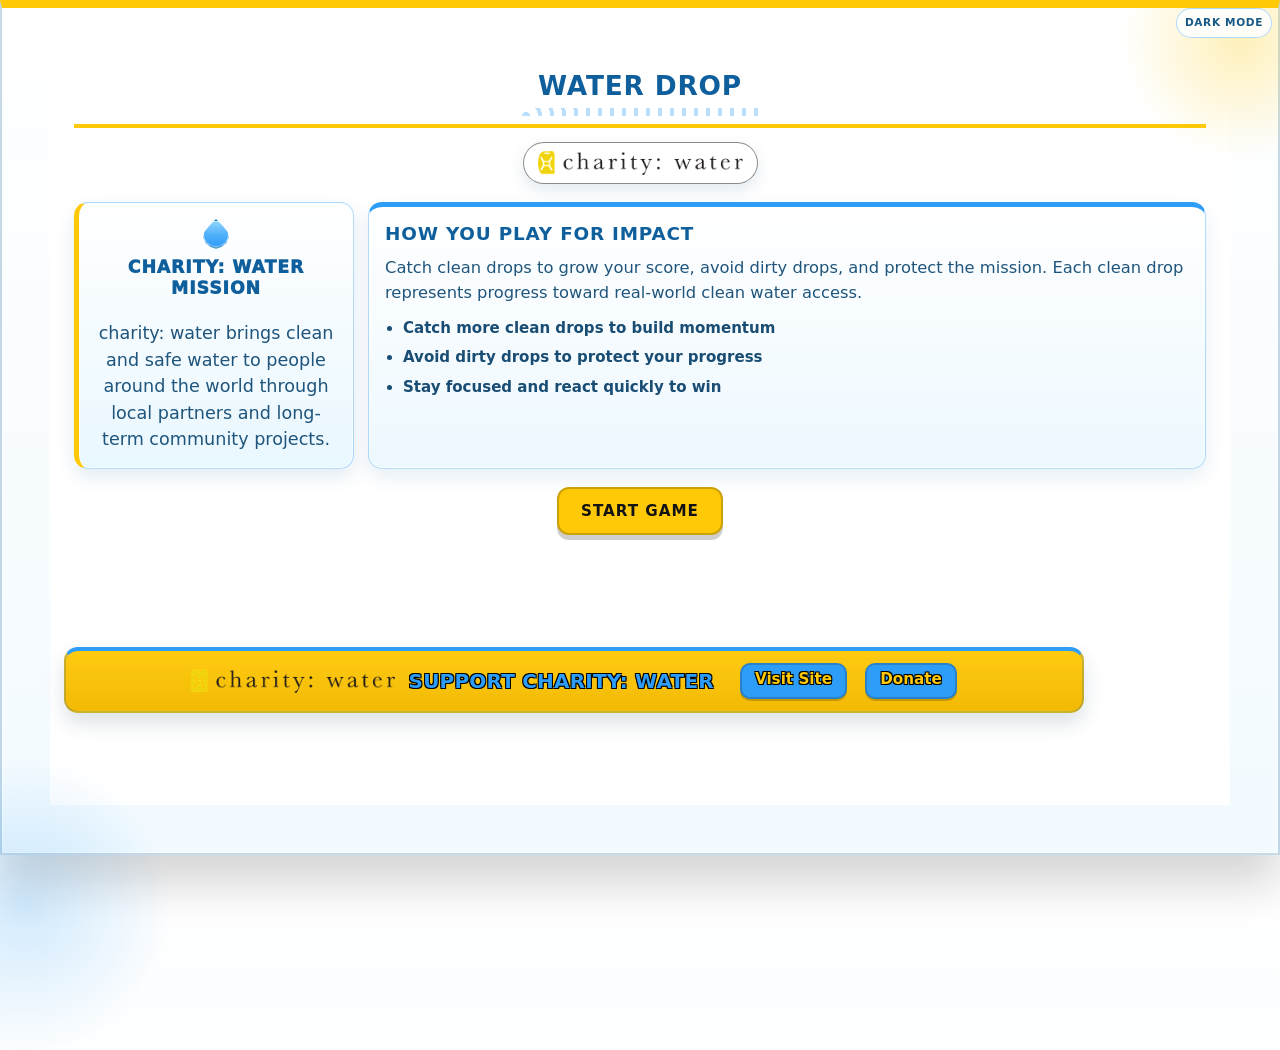
==== commit c80ecb2a: "feat: Update terrain mechanics and visuals" ====
--- a/index.html
+++ b/index.html
@@ -59,7 +59,7 @@
             <button type="button" class="intro-screen__terrain-btn btn btn-warning" data-terrain="desert">Desert</button>
             <button type="button" class="intro-screen__terrain-btn btn btn-secondary" data-terrain="mountains">Mountains</button>
             <button type="button" class="intro-screen__terrain-btn btn btn-info" data-terrain="frozen">Frozen</button>
-            <button type="button" class="intro-screen__terrain-btn btn btn-success" data-terrain="grasslands">Grasslands</button>
+            <button type="button" class="intro-screen__terrain-btn btn btn-success" data-terrain="rainforest">Rainforest</button>
           </div>
         </section>
         
--- a/styles.css
+++ b/styles.css
@@ -40,64 +40,33 @@
   --cw-paper: #ffffff;
   --cw-mist: #f2f8fd;
   --game-max-width: 100%;
-}
-
-body {
-  display: flex;
-  justify-content: center;
-  align-items: flex-start;
-  min-height: 100vh;
-  padding: 10px;
-  background:
-    radial-gradient(circle at 10% 16%, rgba(46, 157, 247, 0.28) 0 18%, transparent 19%),
-    radial-gradient(circle at 88% 14%, rgba(255, 201, 7, 0.34) 0 16%, transparent 17%),
-    radial-gradient(circle at 76% 84%, rgba(79, 203, 83, 0.16) 0 20%, transparent 21%),
-    radial-gradient(circle at 16% 78%, rgba(255, 144, 42, 0.16) 0 14%, transparent 15%),
-    linear-gradient(160deg, #e7f5ff 0%, #f2faff 46%, #fff7d1 100%);
-  color: var(--cw-ink);
-}
-
-.intro-screen {
-  position: fixed;
-  inset: 0;
-  z-index: 40;
-  display: grid;
-  place-items: center;
-  padding: 20px;
-  transition: opacity 0.28s ease, visibility 0.28s ease;
-}
-
-.intro-screen.hidden {
-  opacity: 0;
-  visibility: hidden;
-  pointer-events: none;
-}
-
-.intro-screen__backdrop {
-  position: absolute;
-  inset: 0;
-  overflow: hidden;
-  background: #2e9df7;
-}
-
-.intro-screen__backdrop::before,
-.intro-screen__backdrop::after {
-  content: none;
-}
-
-.intro-screen__backdrop::before {
-  content: none;
-}
-
-.intro-screen__backdrop::after {
-  content: none;
-}
-
-.intro-screen__panel {
-  position: relative;
-  width: min(1020px, 100%);
-  min-height: clamp(590px, 80vh, 730px);
-  border-radius: 28px;
+    body {
+      padding: 8px;
+    }
+
+    .intro-screen {
+      padding: 6px 6px 84px;
+    }
+
+    .intro-screen__panel {
+      border-radius: 14px;
+      border-top-width: 6px;
+      padding: 12px 10px 98px;
+      max-height: calc(100vh - 12px);
+    }
+
+    .intro-screen__theme-toggle {
+      top: 8px;
+      right: 8px;
+      min-height: 30px;
+      padding: 4px 8px;
+      font-size: 0.66rem;
+    }
+
+    .intro-screen__title {
+      font-size: clamp(1.15rem, 7vw, 1.65rem);
+      letter-spacing: 0.05rem;
+    }
   border: 2px solid rgba(26, 103, 161, 0.24);
   border-top: 8px solid var(--cw-yellow);
   background:
@@ -464,12 +433,12 @@
   --bs-btn-border-color: rgba(27, 93, 133, 0.5);
 }
 
-.intro-screen__terrain-btn[data-terrain="grasslands"] {
+.intro-screen__terrain-btn[data-terrain="rainforest"] {
   background:
-    linear-gradient(180deg, rgba(15, 59, 24, 0.38) 0%, rgba(15, 59, 24, 0.38) 100%),
-    linear-gradient(135deg, #6cab4f 0%, #4c8f3b 52%, #2f6729 100%);
+    linear-gradient(180deg, rgba(0, 0, 0, 0.3) 0%, rgba(0, 0, 0, 0.3) 100%),
+    linear-gradient(135deg, #1b5e20 0%, #0d3817 52%, #081810 100%);
   --bs-btn-color: #ffffff;
-  --bs-btn-border-color: rgba(23, 78, 31, 0.56);
+  --bs-btn-border-color: rgba(10, 30, 15, 0.8);
 }
 
 .intro-screen__difficulty-btn:hover {
@@ -1083,7 +1052,7 @@
 
 #game-container {
   width: 100%;
-  height: clamp(380px, 60vh, 550px);
+  height: clamp(420px, 68vh, 620px);
   background:
     radial-gradient(circle at 50% -10%, rgba(255, 255, 255, 0.6) 0 24%, rgba(255, 255, 255, 0) 56%),
     radial-gradient(circle at 14% 18%, rgba(255, 201, 7, 0.12) 0 18%, rgba(255, 201, 7, 0) 52%),
@@ -1129,6 +1098,261 @@
 
 .intro-title {
   color: #1f6ea9;
+}
+
+.intro-step-actions {
+  margin-top: 12px;
+  display: flex;
+  align-items: center;
+  justify-content: space-between;
+  gap: 10px;
+}
+
+.briefing-ready-note {
+  color: #1f557c;
+  font-size: 0.9rem;
+  font-weight: 700;
+}
+
+.terrain-drop-guide {
+  margin: 0 0 12px;
+  padding: 12px;
+  border-radius: 12px;
+  border: 1px solid rgba(46, 157, 247, 0.24);
+  background: linear-gradient(180deg, rgba(242, 248, 253, 0.95) 0%, rgba(232, 242, 250, 0.9) 100%);
+}
+
+.terrain-drop-guide-title {
+  margin: 0 0 8px;
+  font-size: 1.08rem;
+  font-weight: 800;
+  letter-spacing: 0.2px;
+  color: #1f557c;
+}
+
+.terrain-drop-guide-grid {
+  display: grid;
+  grid-template-columns: 1fr 1fr;
+  gap: 8px;
+}
+
+.terrain-drop-guide-item {
+  display: grid;
+  gap: 2px;
+  padding: 8px 10px;
+  border-radius: 10px;
+  border: 1px solid rgba(46, 157, 247, 0.2);
+  background: rgba(255, 255, 255, 0.8);
+}
+
+.terrain-drop-guide-item strong {
+  font-size: 0.98rem;
+  font-weight: 800;
+  letter-spacing: 0.18px;
+}
+
+.terrain-drop-guide-item span {
+  font-size: 0.92rem;
+  line-height: 1.45;
+  color: #355b7a;
+}
+
+.terrain-guide-line {
+  display: grid;
+  grid-template-columns: auto auto 1fr;
+  align-items: center;
+  gap: 7px;
+  margin-top: 2px;
+}
+
+.terrain-guide-label {
+  font-size: 0.88rem;
+  font-weight: 800;
+  color: #204b6a;
+  min-width: 40px;
+}
+
+.terrain-guide-icons {
+  display: flex;
+  align-items: center;
+  gap: 5px;
+}
+
+.terrain-guide-copy {
+  font-size: 0.9rem;
+  line-height: 1.42;
+  color: #355b7a;
+}
+
+.terrain-drop-symbol-row {
+  display: flex;
+  gap: 7px;
+  margin: 2px 0 1px;
+}
+
+.terrain-drop-symbol {
+  width: 16px;
+  height: 16px;
+  border-radius: 6px;
+  border: 1.5px solid rgba(26, 67, 104, 0.55);
+  background: #2E9DF7;
+  box-shadow: inset 0 0 0 1px rgba(255, 255, 255, 0.48);
+}
+
+.terrain-drop-symbol--good,
+.terrain-drop-symbol--dirty {
+  border-radius: 50% 50% 60% 60%;
+  clip-path: polygon(50% 0%, 73% 24%, 89% 44%, 92% 61%, 84% 80%, 67% 94%, 50% 100%, 33% 94%, 16% 80%, 8% 61%, 11% 44%, 27% 24%);
+}
+
+.terrain-drop-symbol--good {
+  background: #2E9DF7;
+}
+
+.terrain-drop-symbol--dirty {
+  background: #F5402C;
+  border-color: #6d1c16;
+}
+
+.terrain-drop-symbol--oil {
+  background: linear-gradient(180deg, #5d7184 0%, #31414f 100%);
+  border-color: #1f2b35;
+}
+
+.terrain-drop-symbol--bone {
+  background: linear-gradient(180deg, #f6eac9 0%, #dfc187 100%);
+  border-color: #8f774f;
+}
+
+.terrain-drop-symbol--plastic {
+  background: linear-gradient(180deg, #d8ecf8 0%, #9ac9e2 100%);
+  border-color: #2f688e;
+}
+
+.terrain-drop-symbol--ice {
+  background: linear-gradient(135deg, #e8f4ff 0%, #80deea 55%, #26c6da 100%);
+  border-color: #198aa0;
+}
+
+.terrain-drop-symbol--diesel {
+  background: linear-gradient(180deg, #2a2a2a 0%, #1a1a1a 60%, #0f0f0f 100%);
+  border-color: #070707;
+}
+
+.terrain-drop-symbol--rainforest-fast {
+  background: linear-gradient(180deg, #9fd9ff 0%, #4fb5ff 52%, #2E9DF7 100%);
+  border-color: #1d6fae;
+}
+
+.terrain-drop-symbol--waste {
+  background: linear-gradient(180deg, #86d9ef 0%, #53bea8 52%, #2f8f7a 100%);
+  border-color: #2f766a;
+}
+
+.terrain-drop-symbol--carcass {
+  background: linear-gradient(180deg, #8fdff0 0%, #5cbfba 54%, #3a938a 100%);
+  border-color: #2b756f;
+}
+
+.terrain-drop-guide-item--desert strong {
+  color: #9a5a1f;
+}
+
+.terrain-drop-guide-item--mountains strong {
+  color: #4a5f70;
+}
+
+.terrain-drop-guide-item--frozen strong {
+  color: #0f6f85;
+}
+
+.terrain-drop-guide-item--rainforest strong {
+  color: #225f2d;
+}
+
+.intro-terrain-note {
+  display: grid;
+  gap: 8px;
+  padding: 14px 16px;
+  border-radius: 12px;
+  border: 2px solid rgba(255, 144, 42, 0.45);
+  border-left: 6px solid var(--cw-orange);
+  background: linear-gradient(180deg, rgba(255, 248, 233, 0.98) 0%, rgba(255, 241, 208, 0.95) 100%);
+}
+
+.intro-terrain-note strong {
+  color: #8c4b11;
+  font-size: 1.15rem;
+  text-transform: uppercase;
+  letter-spacing: 0.5px;
+  font-weight: 700;
+}
+
+.intro-terrain-note span {
+  color: #6a4620;
+  font-size: 1.02rem;
+  line-height: 1.5;
+}
+
+/* Terrain-specific end-game acknowledgement styling */
+.intro-terrain-note[data-terrain="mountains"] {
+  border-color: rgba(90, 109, 132, 0.5);
+  border-left-color: #5a6d84;
+  background: linear-gradient(180deg, rgba(230, 240, 248, 0.96) 0%, rgba(216, 232, 244, 0.94) 100%);
+}
+
+.intro-terrain-note[data-terrain="mountains"] strong {
+  color: #3a4d5c;
+  font-size: 1.35rem;
+}
+
+.intro-terrain-note[data-terrain="mountains"] span {
+  color: #4a5f70;
+  font-size: 1.1rem;
+  line-height: 1.6;
+}
+
+.intro-terrain-note[data-terrain="frozen"] {
+  border-color: rgba(0, 172, 193, 0.4);
+  border-left-color: #0097a7;
+  background: linear-gradient(180deg, rgba(224, 242, 254, 0.97) 0%, rgba(179, 229, 252, 0.95) 100%);
+}
+
+.intro-terrain-note[data-terrain="frozen"] strong {
+  color: #00695c;
+  font-size: 1.35rem;
+}
+
+.intro-terrain-note[data-terrain="frozen"] span {
+  color: #004d73;
+  font-size: 1.1rem;
+  line-height: 1.6;
+}
+
+.intro-terrain-note[data-terrain="rainforest"] {
+  border-color: rgba(46, 125, 50, 0.45);
+  border-left-color: #2e7d32;
+  background: linear-gradient(180deg, rgba(234, 246, 236, 0.96) 0%, rgba(212, 236, 214, 0.95) 100%);
+}
+
+.intro-terrain-note[data-terrain="rainforest"] strong {
+  color: #1f5d29;
+  font-size: 1.35rem;
+}
+
+.intro-terrain-note[data-terrain="rainforest"] span {
+  color: #2c5c36;
+  font-size: 1.1rem;
+  line-height: 1.6;
+}
+
+.intro-terrain-note[data-terrain="desert"] strong {
+  font-size: 1.35rem;
+}
+
+.intro-terrain-note[data-terrain="desert"] span {
+  font-size: 1.1rem;
+  line-height: 1.6;
 }
 
 .intro-legend-item {
@@ -1383,40 +1607,65 @@
 
 @media (max-width: 640px) {}
 
-.score {
-  flex: 0 1 auto;
-  /* Don't grow, can shrink, auto basis */
-  min-height: 38px;
-  display: flex;
-  align-items: center;
-  font-size: clamp(16px, 1.2vw, 20px);
-  font-weight: bold;
-  background-color: rgba(255, 201, 7, 0.2);
-  border: 1px solid rgba(255, 201, 7, 0.7);
-  border-radius: 10px;
-  padding: 6px 10px;
-}
-
-#score {
-  margin-left: 6px;
-}
-
-.water-drop {
-  position: absolute;
-  width: 48px;
-  height: 48px;
-  background: #2E9DF7;
-  border: 3px solid #000000;
-  border-radius: 50% 50% 60% 60%;
-  clip-path: polygon(50% 0%, 73% 24%, 89% 44%, 92% 61%, 84% 80%, 67% 94%, 50% 100%, 33% 94%, 16% 80%, 8% 61%, 11% 44%, 27% 24%);
-  animation: dropFall linear forwards;
-  transform-origin: center;
-  cursor: default;
-  transition: transform 0.12s ease;
-  box-shadow:
-    inset 0 0 0 1px rgba(255, 255, 255, 0.55),
-    0 0 0 3px rgba(255, 255, 255, 0.7),
-    0 0 10px rgba(10, 79, 130, 0.32);
+body {
+  padding: 8px;
+}
+
+.intro-screen {
+  padding: 6px 6px 84px;
+}
+
+.intro-screen__panel {
+  border-radius: 14px;
+  border-top-width: 6px;
+  padding: 12px 10px 98px;
+  max-height: calc(100vh - 12px);
+}
+
+.intro-screen__theme-toggle {
+  top: 8px;
+  right: 8px;
+  min-height: 30px;
+  padding: 4px 8px;
+  font-size: 0.66rem;
+}
+
+.intro-screen__title {
+  font-size: clamp(1.15rem, 7vw, 1.65rem);
+  letter-spacing: 0.05rem;
+}
+
+/* Reduce drop and symbol sizes for mobile */
+.water-drop,
+.frozen-ice-bit {
+  width: 32px !important;
+  height: 32px !important;
+  border-width: 2px !important;
+}
+
+.bonus-can-drop,
+.oil-can-drop,
+.animal-bone-drop,
+.plastic-trash-drop,
+.diesel-drop {
+  width: 34px !important;
+  height: 34px !important;
+  border-width: 1.5px !important;
+  border-radius: 7px !important;
+}
+
+.terrain-drop-symbol {
+  width: 13px !important;
+  height: 13px !important;
+}
+
+.terrain-guide-label,
+.terrain-guide-copy {
+  font-size: 0.8rem !important;
+}
+
+.terrain-drop-guide-item strong {
+  font-size: 0.85rem !important;
 }
 
 .water-drop:hover {
@@ -1432,6 +1681,44 @@
     0 0 0 3px rgba(255, 255, 255, 0.75),
     0 0 0 6px rgba(245, 64, 44, 0.34),
     0 0 12px rgba(111, 20, 14, 0.32);
+}
+
+.oil-can-drop {
+  width: 50px;
+  height: 50px;
+  clip-path: none;
+  border-radius: 10px;
+  border: 2px solid #0f151a;
+  background:
+    url("data:image/svg+xml,%3Csvg xmlns='http://www.w3.org/2000/svg' viewBox='0 0 64 64'%3E%3Crect x='10' y='14' width='44' height='42' rx='8' ry='8' fill='%23364652'/%3E%3Crect x='17' y='22' width='30' height='22' rx='4' ry='4' fill='%23232c36'/%3E%3Crect x='42' y='9' width='11' height='10' rx='3' ry='3' fill='%23364652'/%3E%3Crect x='44' y='6' width='6' height='4' rx='2' ry='2' fill='%23232c36'/%3E%3Cpath d='M30 28c4 0 7 2.4 7 6 0 4-3.3 6.8-8 9-4-2-7-5-7-8.3 0-4 3.5-6.7 8-6.7z' fill='%23f5402c'/%3E%3C/svg%3E") center/86% no-repeat,
+    linear-gradient(180deg, #5d7184 0%, #31414f 100%);
+}
+
+.animal-bone-drop {
+  width: 52px;
+  height: 52px;
+  clip-path: none;
+  border-radius: 12px;
+  border: 2px solid rgba(122, 84, 43, 0.75);
+  background:
+    url("data:image/svg+xml,%3Csvg xmlns='http://www.w3.org/2000/svg' viewBox='0 0 64 64'%3E%3Ccircle cx='15' cy='20' r='7' fill='%23f7f0dc'/%3E%3Ccircle cx='15' cy='44' r='7' fill='%23f7f0dc'/%3E%3Ccircle cx='49' cy='20' r='7' fill='%23f7f0dc'/%3E%3Ccircle cx='49' cy='44' r='7' fill='%23f7f0dc'/%3E%3Crect x='15' y='16' width='34' height='32' rx='8' fill='%23f7f0dc'/%3E%3Crect x='13' y='14' width='38' height='36' rx='10' fill='none' stroke='%23ba9f74' stroke-width='3'/%3E%3C/svg%3E") center/88% no-repeat,
+    linear-gradient(180deg, #f6eac9 0%, #dfc187 100%);
+}
+
+.plastic-trash-drop {
+  width: 50px;
+  height: 50px;
+  clip-path: none;
+  border-radius: 11px;
+  border: 2px solid rgba(27, 68, 98, 0.82);
+  background:
+    url("data:image/svg+xml,%3Csvg xmlns='http://www.w3.org/2000/svg' viewBox='0 0 64 64'%3E%3Crect x='24' y='6' width='16' height='8' rx='2' fill='%235e6a73'/%3E%3Crect x='20' y='12' width='24' height='46' rx='9' fill='%2383d5ff' fill-opacity='0.9'/%3E%3Crect x='23' y='20' width='18' height='4' rx='2' fill='%234ca8de'/%3E%3Crect x='23' y='30' width='18' height='4' rx='2' fill='%234ca8de'/%3E%3Crect x='23' y='40' width='18' height='4' rx='2' fill='%234ca8de'/%3E%3Cpath d='M20 31l8 5 4-3 12 7' stroke='%23f5402c' stroke-width='3' stroke-linecap='round' stroke-linejoin='round' fill='none'/%3E%3C/svg%3E") center/86% no-repeat,
+    linear-gradient(180deg, #d8ecf8 0%, #9ac9e2 100%);
+  box-shadow:
+    inset 0 0 0 1px rgba(255, 255, 255, 0.54),
+    0 0 0 3px rgba(255, 255, 255, 0.76),
+    0 0 0 6px rgba(63, 141, 194, 0.22),
+    0 0 12px rgba(24, 69, 102, 0.28);
 }
 
 .bonus-can-drop {
@@ -1448,6 +1735,88 @@
     0 0 0 3px rgba(255, 255, 255, 0.78),
     0 0 0 7px rgba(255, 201, 7, 0.35),
     0 0 14px rgba(132, 94, 4, 0.35);
+}
+
+.frozen-ice-bit {
+  width: 48px;
+  height: 48px;
+  background: linear-gradient(135deg, #e8f4ff 0%, #b3e5fc 25%, #80deea 50%, #4dd0e1 75%, #26c6da 100%);
+  border: 3px solid rgba(0, 172, 193, 0.8);
+  border-radius: 8px;
+  clip-path: polygon(20% 0%, 80% 0%, 100% 20%, 100% 80%, 80% 100%, 20% 100%, 0% 80%, 0% 20%);
+  box-shadow:
+    inset 0 0 8px rgba(255, 255, 255, 0.8),
+    0 0 0 3px rgba(0, 150, 170, 0.35),
+    0 0 16px rgba(0, 188, 212, 0.45),
+    0 0 24px rgba(0, 172, 193, 0.25);
+}
+
+.frozen-ice-bit:hover {
+  transform: scale(1.1);
+  box-shadow:
+    inset 0 0 12px rgba(255, 255, 255, 0.9),
+    0 0 0 3px rgba(0, 150, 170, 0.5),
+    0 0 20px rgba(0, 188, 212, 0.6),
+    0 0 28px rgba(0, 172, 193, 0.35);
+}
+
+.rainforest-fast-drop {
+  background: linear-gradient(180deg, #9fd9ff 0%, #4fb5ff 52%, #2E9DF7 100%);
+  border-color: #1d6fae;
+  box-shadow:
+    inset 0 0 0 1px rgba(255, 255, 255, 0.6),
+    0 0 0 3px rgba(255, 255, 255, 0.7),
+    0 0 0 6px rgba(46, 157, 247, 0.34),
+    0 0 14px rgba(19, 88, 145, 0.42);
+}
+
+.rainforest-waste-drop {
+  background:
+    url("data:image/svg+xml,%3Csvg xmlns='http://www.w3.org/2000/svg' viewBox='0 0 64 64'%3E%3Ccircle cx='24' cy='23' r='3.2' fill='%2379552a'/%3E%3Ccircle cx='37' cy='30' r='2.8' fill='%23664424'/%3E%3Ccircle cx='29' cy='39' r='3' fill='%23846534'/%3E%3C/svg%3E") center/82% no-repeat,
+    linear-gradient(180deg, #86d9ef 0%, #53bea8 52%, #2f8f7a 100%);
+  border-color: #2f766a;
+  box-shadow:
+    inset 0 0 0 1px rgba(255, 255, 255, 0.52),
+    0 0 0 3px rgba(255, 255, 255, 0.72),
+    0 0 0 6px rgba(73, 170, 150, 0.3),
+    0 0 12px rgba(69, 53, 35, 0.38);
+}
+
+.rainforest-carcass-drop {
+  background:
+    url("data:image/svg+xml,%3Csvg xmlns='http://www.w3.org/2000/svg' viewBox='0 0 64 64'%3E%3Cellipse cx='24' cy='25' rx='3.4' ry='2.2' fill='%2327382b'/%3E%3Cellipse cx='38' cy='35' rx='3.2' ry='2.1' fill='%231f2c23'/%3E%3Cpath d='M22 23l-3-2M22 27l-3 2M40 33l3-2M40 37l3 2' stroke='%23333d35' stroke-width='1.5' stroke-linecap='round'/%3E%3C/svg%3E") center/84% no-repeat,
+    linear-gradient(180deg, #8fdff0 0%, #5cbfba 54%, #3a938a 100%);
+  border-color: #2b756f;
+  box-shadow:
+    inset 0 0 0 1px rgba(255, 255, 255, 0.5),
+    0 0 0 3px rgba(255, 255, 255, 0.72),
+    0 0 0 6px rgba(63, 150, 143, 0.28),
+    0 0 12px rgba(34, 55, 49, 0.42);
+}
+
+.diesel-drop {
+  width: 50px;
+  height: 50px;
+  clip-path: none;
+  border-radius: 10px;
+  border: 2px solid #0a0a0a;
+  background:
+    url("data:image/svg+xml,%3Csvg xmlns='http://www.w3.org/2000/svg' viewBox='0 0 64 64'%3E%3Crect x='12' y='10' width='40' height='22' rx='6' fill='%231a1a1a'/%3E%3Crect x='16' y='14' width='32' height='6' rx='3' fill='%23262626'/%3E%3Crect x='20' y='22' width='24' height='28' rx='4' fill='%231f1f1f'/%3E%3Crect x='24' y='26' width='16' height='4' rx='2' fill='%23333333'/%3E%3Crect x='24' y='34' width='16' height='4' rx='2' fill='%23333333'/%3E%3Crect x='24' y='42' width='16' height='4' rx='2' fill='%23333333'/%3E%3Cpath d='M16 32l8 8 12-6-4 10 10 4' stroke='%23d2691e' stroke-width='2' stroke-linecap='round' stroke-linejoin='round' fill='none'/%3E%3C/svg%3E") center/82% no-repeat,
+    linear-gradient(180deg, #2a2a2a 0%, #1a1a1a 60%, #0f0f0f 100%);
+  box-shadow:
+    inset 0 0 0 1px rgba(255, 255, 255, 0.15),
+    0 0 0 3px rgba(255, 255, 255, 0.65),
+    0 0 0 6px rgba(26, 26, 26, 0.5),
+    0 0 14px rgba(0, 0, 0, 0.6);
+}
+
+.diesel-drop:hover {
+  transform: scale(1.05);
+  box-shadow:
+    inset 0 0 0 1px rgba(255, 255, 255, 0.2),
+    0 0 0 3px rgba(255, 255, 255, 0.75),
+    0 0 0 6px rgba(26, 26, 26, 0.6),
+    0 0 16px rgba(0, 0, 0, 0.7);
 }
 
 #bucket {
@@ -1627,6 +1996,7 @@
     opacity: 0;
     transform: scale(0.9) translateY(-30px);
   }
+
   to {
     opacity: 1;
     transform: scale(1) translateY(0);
@@ -1753,6 +2123,19 @@
     padding: 1.35rem !important;
   }
 
+  .terrain-drop-guide-grid {
+    grid-template-columns: 1fr;
+  }
+
+  .intro-step-actions {
+    flex-direction: column;
+    align-items: stretch;
+  }
+
+  .briefing-ready-note {
+    text-align: center;
+  }
+
   .intro-title {
     font-size: 2rem;
   }
@@ -1788,10 +2171,11 @@
 }
 
 @media (max-width: 850px) {
-
-  .game-wrapper,
-  .title-row,
-  .game-area,
+  .intro-screen, .intro-card, .intro-card .card-body {
+    max-height: 92vh;
+    overflow-y: auto !important;
+    -webkit-overflow-scrolling: touch;
+  }
   #game-container {
     width: 100%;
   }
@@ -1821,7 +2205,7 @@
   }
 
   #game-container {
-    height: clamp(360px, 58vh, 480px);
+    height: clamp(400px, 64vh, 540px);
   }
 
   .water-drop {
@@ -2006,7 +2390,7 @@
   }
 
   #game-container {
-    height: clamp(320px, 55vh, 420px);
+    height: clamp(360px, 60vh, 480px);
     border-radius: 12px;
   }
 
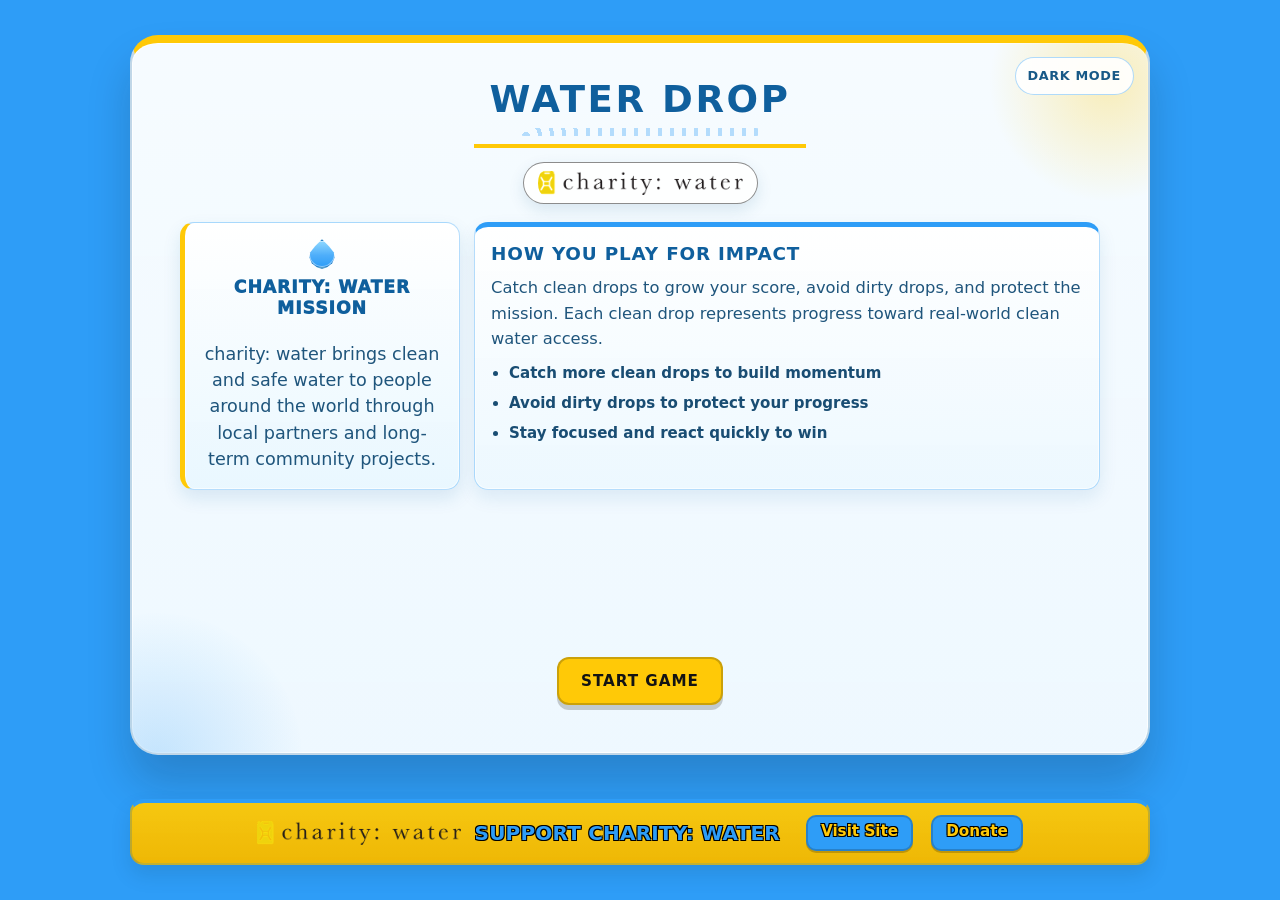
==== commit 10abe624: "Refactor terrain options and remove frozen terrain mechanics (new)" ====
--- a/index.html
+++ b/index.html
@@ -58,8 +58,8 @@
           <div class="intro-screen__terrain-list" role="group" aria-label="terrain options">
             <button type="button" class="intro-screen__terrain-btn btn btn-warning" data-terrain="desert">Desert</button>
             <button type="button" class="intro-screen__terrain-btn btn btn-secondary" data-terrain="mountains">Mountains</button>
-            <button type="button" class="intro-screen__terrain-btn btn btn-info" data-terrain="frozen">Frozen</button>
-            <button type="button" class="intro-screen__terrain-btn btn btn-success" data-terrain="rainforest">Rainforest</button>
+            <!-- <button type="button" class="intro-screen__terrain-btn btn btn-info" data-terrain="frozen">Frozen</button>
+            <button type="button" class="intro-screen__terrain-btn btn btn-success" data-terrain="grasslands">Grasslands</button> -->
           </div>
         </section>
         
--- a/styles.css
+++ b/styles.css
@@ -40,33 +40,64 @@
   --cw-paper: #ffffff;
   --cw-mist: #f2f8fd;
   --game-max-width: 100%;
-    body {
-      padding: 8px;
-    }
-
-    .intro-screen {
-      padding: 6px 6px 84px;
-    }
-
-    .intro-screen__panel {
-      border-radius: 14px;
-      border-top-width: 6px;
-      padding: 12px 10px 98px;
-      max-height: calc(100vh - 12px);
-    }
-
-    .intro-screen__theme-toggle {
-      top: 8px;
-      right: 8px;
-      min-height: 30px;
-      padding: 4px 8px;
-      font-size: 0.66rem;
-    }
-
-    .intro-screen__title {
-      font-size: clamp(1.15rem, 7vw, 1.65rem);
-      letter-spacing: 0.05rem;
-    }
+}
+
+body {
+  display: flex;
+  justify-content: center;
+  align-items: flex-start;
+  min-height: 100vh;
+  padding: 10px;
+  background:
+    radial-gradient(circle at 10% 16%, rgba(46, 157, 247, 0.28) 0 18%, transparent 19%),
+    radial-gradient(circle at 88% 14%, rgba(255, 201, 7, 0.34) 0 16%, transparent 17%),
+    radial-gradient(circle at 76% 84%, rgba(79, 203, 83, 0.16) 0 20%, transparent 21%),
+    radial-gradient(circle at 16% 78%, rgba(255, 144, 42, 0.16) 0 14%, transparent 15%),
+    linear-gradient(160deg, #e7f5ff 0%, #f2faff 46%, #fff7d1 100%);
+  color: var(--cw-ink);
+}
+
+.intro-screen {
+  position: fixed;
+  inset: 0;
+  z-index: 40;
+  display: grid;
+  place-items: center;
+  padding: 20px;
+  transition: opacity 0.28s ease, visibility 0.28s ease;
+}
+
+.intro-screen.hidden {
+  opacity: 0;
+  visibility: hidden;
+  pointer-events: none;
+}
+
+.intro-screen__backdrop {
+  position: absolute;
+  inset: 0;
+  overflow: hidden;
+  background: #2e9df7;
+}
+
+.intro-screen__backdrop::before,
+.intro-screen__backdrop::after {
+  content: none;
+}
+
+.intro-screen__backdrop::before {
+  content: none;
+}
+
+.intro-screen__backdrop::after {
+  content: none;
+}
+
+.intro-screen__panel {
+  position: relative;
+  width: min(1020px, 100%);
+  min-height: clamp(590px, 80vh, 730px);
+  border-radius: 28px;
   border: 2px solid rgba(26, 103, 161, 0.24);
   border-top: 8px solid var(--cw-yellow);
   background:
@@ -433,12 +464,12 @@
   --bs-btn-border-color: rgba(27, 93, 133, 0.5);
 }
 
-.intro-screen__terrain-btn[data-terrain="rainforest"] {
+.intro-screen__terrain-btn[data-terrain="grasslands"] {
   background:
-    linear-gradient(180deg, rgba(0, 0, 0, 0.3) 0%, rgba(0, 0, 0, 0.3) 100%),
-    linear-gradient(135deg, #1b5e20 0%, #0d3817 52%, #081810 100%);
+    linear-gradient(180deg, rgba(15, 59, 24, 0.38) 0%, rgba(15, 59, 24, 0.38) 100%),
+    linear-gradient(135deg, #6cab4f 0%, #4c8f3b 52%, #2f6729 100%);
   --bs-btn-color: #ffffff;
-  --bs-btn-border-color: rgba(10, 30, 15, 0.8);
+  --bs-btn-border-color: rgba(23, 78, 31, 0.56);
 }
 
 .intro-screen__difficulty-btn:hover {
@@ -1100,259 +1131,27 @@
   color: #1f6ea9;
 }
 
-.intro-step-actions {
-  margin-top: 12px;
-  display: flex;
-  align-items: center;
-  justify-content: space-between;
-  gap: 10px;
-}
-
-.briefing-ready-note {
-  color: #1f557c;
-  font-size: 0.9rem;
-  font-weight: 700;
-}
-
-.terrain-drop-guide {
-  margin: 0 0 12px;
-  padding: 12px;
-  border-radius: 12px;
-  border: 1px solid rgba(46, 157, 247, 0.24);
-  background: linear-gradient(180deg, rgba(242, 248, 253, 0.95) 0%, rgba(232, 242, 250, 0.9) 100%);
-}
-
-.terrain-drop-guide-title {
-  margin: 0 0 8px;
-  font-size: 1.08rem;
-  font-weight: 800;
-  letter-spacing: 0.2px;
-  color: #1f557c;
-}
-
-.terrain-drop-guide-grid {
-  display: grid;
-  grid-template-columns: 1fr 1fr;
-  gap: 8px;
-}
-
-.terrain-drop-guide-item {
-  display: grid;
-  gap: 2px;
-  padding: 8px 10px;
-  border-radius: 10px;
-  border: 1px solid rgba(46, 157, 247, 0.2);
-  background: rgba(255, 255, 255, 0.8);
-}
-
-.terrain-drop-guide-item strong {
-  font-size: 0.98rem;
-  font-weight: 800;
-  letter-spacing: 0.18px;
-}
-
-.terrain-drop-guide-item span {
-  font-size: 0.92rem;
-  line-height: 1.45;
-  color: #355b7a;
-}
-
-.terrain-guide-line {
-  display: grid;
-  grid-template-columns: auto auto 1fr;
-  align-items: center;
-  gap: 7px;
-  margin-top: 2px;
-}
-
-.terrain-guide-label {
-  font-size: 0.88rem;
-  font-weight: 800;
-  color: #204b6a;
-  min-width: 40px;
-}
-
-.terrain-guide-icons {
-  display: flex;
-  align-items: center;
-  gap: 5px;
-}
-
-.terrain-guide-copy {
-  font-size: 0.9rem;
-  line-height: 1.42;
-  color: #355b7a;
-}
-
-.terrain-drop-symbol-row {
-  display: flex;
-  gap: 7px;
-  margin: 2px 0 1px;
-}
-
-.terrain-drop-symbol {
-  width: 16px;
-  height: 16px;
-  border-radius: 6px;
-  border: 1.5px solid rgba(26, 67, 104, 0.55);
-  background: #2E9DF7;
-  box-shadow: inset 0 0 0 1px rgba(255, 255, 255, 0.48);
-}
-
-.terrain-drop-symbol--good,
-.terrain-drop-symbol--dirty {
-  border-radius: 50% 50% 60% 60%;
-  clip-path: polygon(50% 0%, 73% 24%, 89% 44%, 92% 61%, 84% 80%, 67% 94%, 50% 100%, 33% 94%, 16% 80%, 8% 61%, 11% 44%, 27% 24%);
-}
-
-.terrain-drop-symbol--good {
-  background: #2E9DF7;
-}
-
-.terrain-drop-symbol--dirty {
-  background: #F5402C;
-  border-color: #6d1c16;
-}
-
-.terrain-drop-symbol--oil {
-  background: linear-gradient(180deg, #5d7184 0%, #31414f 100%);
-  border-color: #1f2b35;
-}
-
-.terrain-drop-symbol--bone {
-  background: linear-gradient(180deg, #f6eac9 0%, #dfc187 100%);
-  border-color: #8f774f;
-}
-
-.terrain-drop-symbol--plastic {
-  background: linear-gradient(180deg, #d8ecf8 0%, #9ac9e2 100%);
-  border-color: #2f688e;
-}
-
-.terrain-drop-symbol--ice {
-  background: linear-gradient(135deg, #e8f4ff 0%, #80deea 55%, #26c6da 100%);
-  border-color: #198aa0;
-}
-
-.terrain-drop-symbol--diesel {
-  background: linear-gradient(180deg, #2a2a2a 0%, #1a1a1a 60%, #0f0f0f 100%);
-  border-color: #070707;
-}
-
-.terrain-drop-symbol--rainforest-fast {
-  background: linear-gradient(180deg, #9fd9ff 0%, #4fb5ff 52%, #2E9DF7 100%);
-  border-color: #1d6fae;
-}
-
-.terrain-drop-symbol--waste {
-  background: linear-gradient(180deg, #86d9ef 0%, #53bea8 52%, #2f8f7a 100%);
-  border-color: #2f766a;
-}
-
-.terrain-drop-symbol--carcass {
-  background: linear-gradient(180deg, #8fdff0 0%, #5cbfba 54%, #3a938a 100%);
-  border-color: #2b756f;
-}
-
-.terrain-drop-guide-item--desert strong {
-  color: #9a5a1f;
-}
-
-.terrain-drop-guide-item--mountains strong {
-  color: #4a5f70;
-}
-
-.terrain-drop-guide-item--frozen strong {
-  color: #0f6f85;
-}
-
-.terrain-drop-guide-item--rainforest strong {
-  color: #225f2d;
-}
-
 .intro-terrain-note {
   display: grid;
-  gap: 8px;
-  padding: 14px 16px;
-  border-radius: 12px;
-  border: 2px solid rgba(255, 144, 42, 0.45);
-  border-left: 6px solid var(--cw-orange);
+  gap: 4px;
+  padding: 10px 12px;
+  border-radius: 10px;
+  border: 1px solid rgba(255, 144, 42, 0.45);
+  border-left: 5px solid var(--cw-orange);
   background: linear-gradient(180deg, rgba(255, 248, 233, 0.98) 0%, rgba(255, 241, 208, 0.95) 100%);
 }
 
 .intro-terrain-note strong {
   color: #8c4b11;
-  font-size: 1.15rem;
+  font-size: 1.02rem;
   text-transform: uppercase;
   letter-spacing: 0.5px;
-  font-weight: 700;
 }
 
 .intro-terrain-note span {
   color: #6a4620;
-  font-size: 1.02rem;
-  line-height: 1.5;
-}
-
-/* Terrain-specific end-game acknowledgement styling */
-.intro-terrain-note[data-terrain="mountains"] {
-  border-color: rgba(90, 109, 132, 0.5);
-  border-left-color: #5a6d84;
-  background: linear-gradient(180deg, rgba(230, 240, 248, 0.96) 0%, rgba(216, 232, 244, 0.94) 100%);
-}
-
-.intro-terrain-note[data-terrain="mountains"] strong {
-  color: #3a4d5c;
-  font-size: 1.35rem;
-}
-
-.intro-terrain-note[data-terrain="mountains"] span {
-  color: #4a5f70;
-  font-size: 1.1rem;
-  line-height: 1.6;
-}
-
-.intro-terrain-note[data-terrain="frozen"] {
-  border-color: rgba(0, 172, 193, 0.4);
-  border-left-color: #0097a7;
-  background: linear-gradient(180deg, rgba(224, 242, 254, 0.97) 0%, rgba(179, 229, 252, 0.95) 100%);
-}
-
-.intro-terrain-note[data-terrain="frozen"] strong {
-  color: #00695c;
-  font-size: 1.35rem;
-}
-
-.intro-terrain-note[data-terrain="frozen"] span {
-  color: #004d73;
-  font-size: 1.1rem;
-  line-height: 1.6;
-}
-
-.intro-terrain-note[data-terrain="rainforest"] {
-  border-color: rgba(46, 125, 50, 0.45);
-  border-left-color: #2e7d32;
-  background: linear-gradient(180deg, rgba(234, 246, 236, 0.96) 0%, rgba(212, 236, 214, 0.95) 100%);
-}
-
-.intro-terrain-note[data-terrain="rainforest"] strong {
-  color: #1f5d29;
-  font-size: 1.35rem;
-}
-
-.intro-terrain-note[data-terrain="rainforest"] span {
-  color: #2c5c36;
-  font-size: 1.1rem;
-  line-height: 1.6;
-}
-
-.intro-terrain-note[data-terrain="desert"] strong {
-  font-size: 1.35rem;
-}
-
-.intro-terrain-note[data-terrain="desert"] span {
-  font-size: 1.1rem;
-  line-height: 1.6;
+  font-size: 0.95rem;
+  line-height: 1.45;
 }
 
 .intro-legend-item {
@@ -1607,65 +1406,40 @@
 
 @media (max-width: 640px) {}
 
-body {
-  padding: 8px;
-}
-
-.intro-screen {
-  padding: 6px 6px 84px;
-}
-
-.intro-screen__panel {
-  border-radius: 14px;
-  border-top-width: 6px;
-  padding: 12px 10px 98px;
-  max-height: calc(100vh - 12px);
-}
-
-.intro-screen__theme-toggle {
-  top: 8px;
-  right: 8px;
-  min-height: 30px;
-  padding: 4px 8px;
-  font-size: 0.66rem;
-}
-
-.intro-screen__title {
-  font-size: clamp(1.15rem, 7vw, 1.65rem);
-  letter-spacing: 0.05rem;
-}
-
-/* Reduce drop and symbol sizes for mobile */
-.water-drop,
-.frozen-ice-bit {
-  width: 32px !important;
-  height: 32px !important;
-  border-width: 2px !important;
-}
-
-.bonus-can-drop,
-.oil-can-drop,
-.animal-bone-drop,
-.plastic-trash-drop,
-.diesel-drop {
-  width: 34px !important;
-  height: 34px !important;
-  border-width: 1.5px !important;
-  border-radius: 7px !important;
-}
-
-.terrain-drop-symbol {
-  width: 13px !important;
-  height: 13px !important;
-}
-
-.terrain-guide-label,
-.terrain-guide-copy {
-  font-size: 0.8rem !important;
-}
-
-.terrain-drop-guide-item strong {
-  font-size: 0.85rem !important;
+.score {
+  flex: 0 1 auto;
+  /* Don't grow, can shrink, auto basis */
+  min-height: 38px;
+  display: flex;
+  align-items: center;
+  font-size: clamp(16px, 1.2vw, 20px);
+  font-weight: bold;
+  background-color: rgba(255, 201, 7, 0.2);
+  border: 1px solid rgba(255, 201, 7, 0.7);
+  border-radius: 10px;
+  padding: 6px 10px;
+}
+
+#score {
+  margin-left: 6px;
+}
+
+.water-drop {
+  position: absolute;
+  width: 48px;
+  height: 48px;
+  background: #2E9DF7;
+  border: 3px solid #000000;
+  border-radius: 50% 50% 60% 60%;
+  clip-path: polygon(50% 0%, 73% 24%, 89% 44%, 92% 61%, 84% 80%, 67% 94%, 50% 100%, 33% 94%, 16% 80%, 8% 61%, 11% 44%, 27% 24%);
+  animation: dropFall linear forwards;
+  transform-origin: center;
+  cursor: default;
+  transition: transform 0.12s ease;
+  box-shadow:
+    inset 0 0 0 1px rgba(255, 255, 255, 0.55),
+    0 0 0 3px rgba(255, 255, 255, 0.7),
+    0 0 10px rgba(10, 79, 130, 0.32);
 }
 
 .water-drop:hover {
@@ -1735,88 +1509,6 @@
     0 0 0 3px rgba(255, 255, 255, 0.78),
     0 0 0 7px rgba(255, 201, 7, 0.35),
     0 0 14px rgba(132, 94, 4, 0.35);
-}
-
-.frozen-ice-bit {
-  width: 48px;
-  height: 48px;
-  background: linear-gradient(135deg, #e8f4ff 0%, #b3e5fc 25%, #80deea 50%, #4dd0e1 75%, #26c6da 100%);
-  border: 3px solid rgba(0, 172, 193, 0.8);
-  border-radius: 8px;
-  clip-path: polygon(20% 0%, 80% 0%, 100% 20%, 100% 80%, 80% 100%, 20% 100%, 0% 80%, 0% 20%);
-  box-shadow:
-    inset 0 0 8px rgba(255, 255, 255, 0.8),
-    0 0 0 3px rgba(0, 150, 170, 0.35),
-    0 0 16px rgba(0, 188, 212, 0.45),
-    0 0 24px rgba(0, 172, 193, 0.25);
-}
-
-.frozen-ice-bit:hover {
-  transform: scale(1.1);
-  box-shadow:
-    inset 0 0 12px rgba(255, 255, 255, 0.9),
-    0 0 0 3px rgba(0, 150, 170, 0.5),
-    0 0 20px rgba(0, 188, 212, 0.6),
-    0 0 28px rgba(0, 172, 193, 0.35);
-}
-
-.rainforest-fast-drop {
-  background: linear-gradient(180deg, #9fd9ff 0%, #4fb5ff 52%, #2E9DF7 100%);
-  border-color: #1d6fae;
-  box-shadow:
-    inset 0 0 0 1px rgba(255, 255, 255, 0.6),
-    0 0 0 3px rgba(255, 255, 255, 0.7),
-    0 0 0 6px rgba(46, 157, 247, 0.34),
-    0 0 14px rgba(19, 88, 145, 0.42);
-}
-
-.rainforest-waste-drop {
-  background:
-    url("data:image/svg+xml,%3Csvg xmlns='http://www.w3.org/2000/svg' viewBox='0 0 64 64'%3E%3Ccircle cx='24' cy='23' r='3.2' fill='%2379552a'/%3E%3Ccircle cx='37' cy='30' r='2.8' fill='%23664424'/%3E%3Ccircle cx='29' cy='39' r='3' fill='%23846534'/%3E%3C/svg%3E") center/82% no-repeat,
-    linear-gradient(180deg, #86d9ef 0%, #53bea8 52%, #2f8f7a 100%);
-  border-color: #2f766a;
-  box-shadow:
-    inset 0 0 0 1px rgba(255, 255, 255, 0.52),
-    0 0 0 3px rgba(255, 255, 255, 0.72),
-    0 0 0 6px rgba(73, 170, 150, 0.3),
-    0 0 12px rgba(69, 53, 35, 0.38);
-}
-
-.rainforest-carcass-drop {
-  background:
-    url("data:image/svg+xml,%3Csvg xmlns='http://www.w3.org/2000/svg' viewBox='0 0 64 64'%3E%3Cellipse cx='24' cy='25' rx='3.4' ry='2.2' fill='%2327382b'/%3E%3Cellipse cx='38' cy='35' rx='3.2' ry='2.1' fill='%231f2c23'/%3E%3Cpath d='M22 23l-3-2M22 27l-3 2M40 33l3-2M40 37l3 2' stroke='%23333d35' stroke-width='1.5' stroke-linecap='round'/%3E%3C/svg%3E") center/84% no-repeat,
-    linear-gradient(180deg, #8fdff0 0%, #5cbfba 54%, #3a938a 100%);
-  border-color: #2b756f;
-  box-shadow:
-    inset 0 0 0 1px rgba(255, 255, 255, 0.5),
-    0 0 0 3px rgba(255, 255, 255, 0.72),
-    0 0 0 6px rgba(63, 150, 143, 0.28),
-    0 0 12px rgba(34, 55, 49, 0.42);
-}
-
-.diesel-drop {
-  width: 50px;
-  height: 50px;
-  clip-path: none;
-  border-radius: 10px;
-  border: 2px solid #0a0a0a;
-  background:
-    url("data:image/svg+xml,%3Csvg xmlns='http://www.w3.org/2000/svg' viewBox='0 0 64 64'%3E%3Crect x='12' y='10' width='40' height='22' rx='6' fill='%231a1a1a'/%3E%3Crect x='16' y='14' width='32' height='6' rx='3' fill='%23262626'/%3E%3Crect x='20' y='22' width='24' height='28' rx='4' fill='%231f1f1f'/%3E%3Crect x='24' y='26' width='16' height='4' rx='2' fill='%23333333'/%3E%3Crect x='24' y='34' width='16' height='4' rx='2' fill='%23333333'/%3E%3Crect x='24' y='42' width='16' height='4' rx='2' fill='%23333333'/%3E%3Cpath d='M16 32l8 8 12-6-4 10 10 4' stroke='%23d2691e' stroke-width='2' stroke-linecap='round' stroke-linejoin='round' fill='none'/%3E%3C/svg%3E") center/82% no-repeat,
-    linear-gradient(180deg, #2a2a2a 0%, #1a1a1a 60%, #0f0f0f 100%);
-  box-shadow:
-    inset 0 0 0 1px rgba(255, 255, 255, 0.15),
-    0 0 0 3px rgba(255, 255, 255, 0.65),
-    0 0 0 6px rgba(26, 26, 26, 0.5),
-    0 0 14px rgba(0, 0, 0, 0.6);
-}
-
-.diesel-drop:hover {
-  transform: scale(1.05);
-  box-shadow:
-    inset 0 0 0 1px rgba(255, 255, 255, 0.2),
-    0 0 0 3px rgba(255, 255, 255, 0.75),
-    0 0 0 6px rgba(26, 26, 26, 0.6),
-    0 0 16px rgba(0, 0, 0, 0.7);
 }
 
 #bucket {
@@ -1996,7 +1688,6 @@
     opacity: 0;
     transform: scale(0.9) translateY(-30px);
   }
-
   to {
     opacity: 1;
     transform: scale(1) translateY(0);
@@ -2123,19 +1814,6 @@
     padding: 1.35rem !important;
   }
 
-  .terrain-drop-guide-grid {
-    grid-template-columns: 1fr;
-  }
-
-  .intro-step-actions {
-    flex-direction: column;
-    align-items: stretch;
-  }
-
-  .briefing-ready-note {
-    text-align: center;
-  }
-
   .intro-title {
     font-size: 2rem;
   }
@@ -2171,11 +1849,10 @@
 }
 
 @media (max-width: 850px) {
-  .intro-screen, .intro-card, .intro-card .card-body {
-    max-height: 92vh;
-    overflow-y: auto !important;
-    -webkit-overflow-scrolling: touch;
-  }
+
+  .game-wrapper,
+  .title-row,
+  .game-area,
   #game-container {
     width: 100%;
   }
